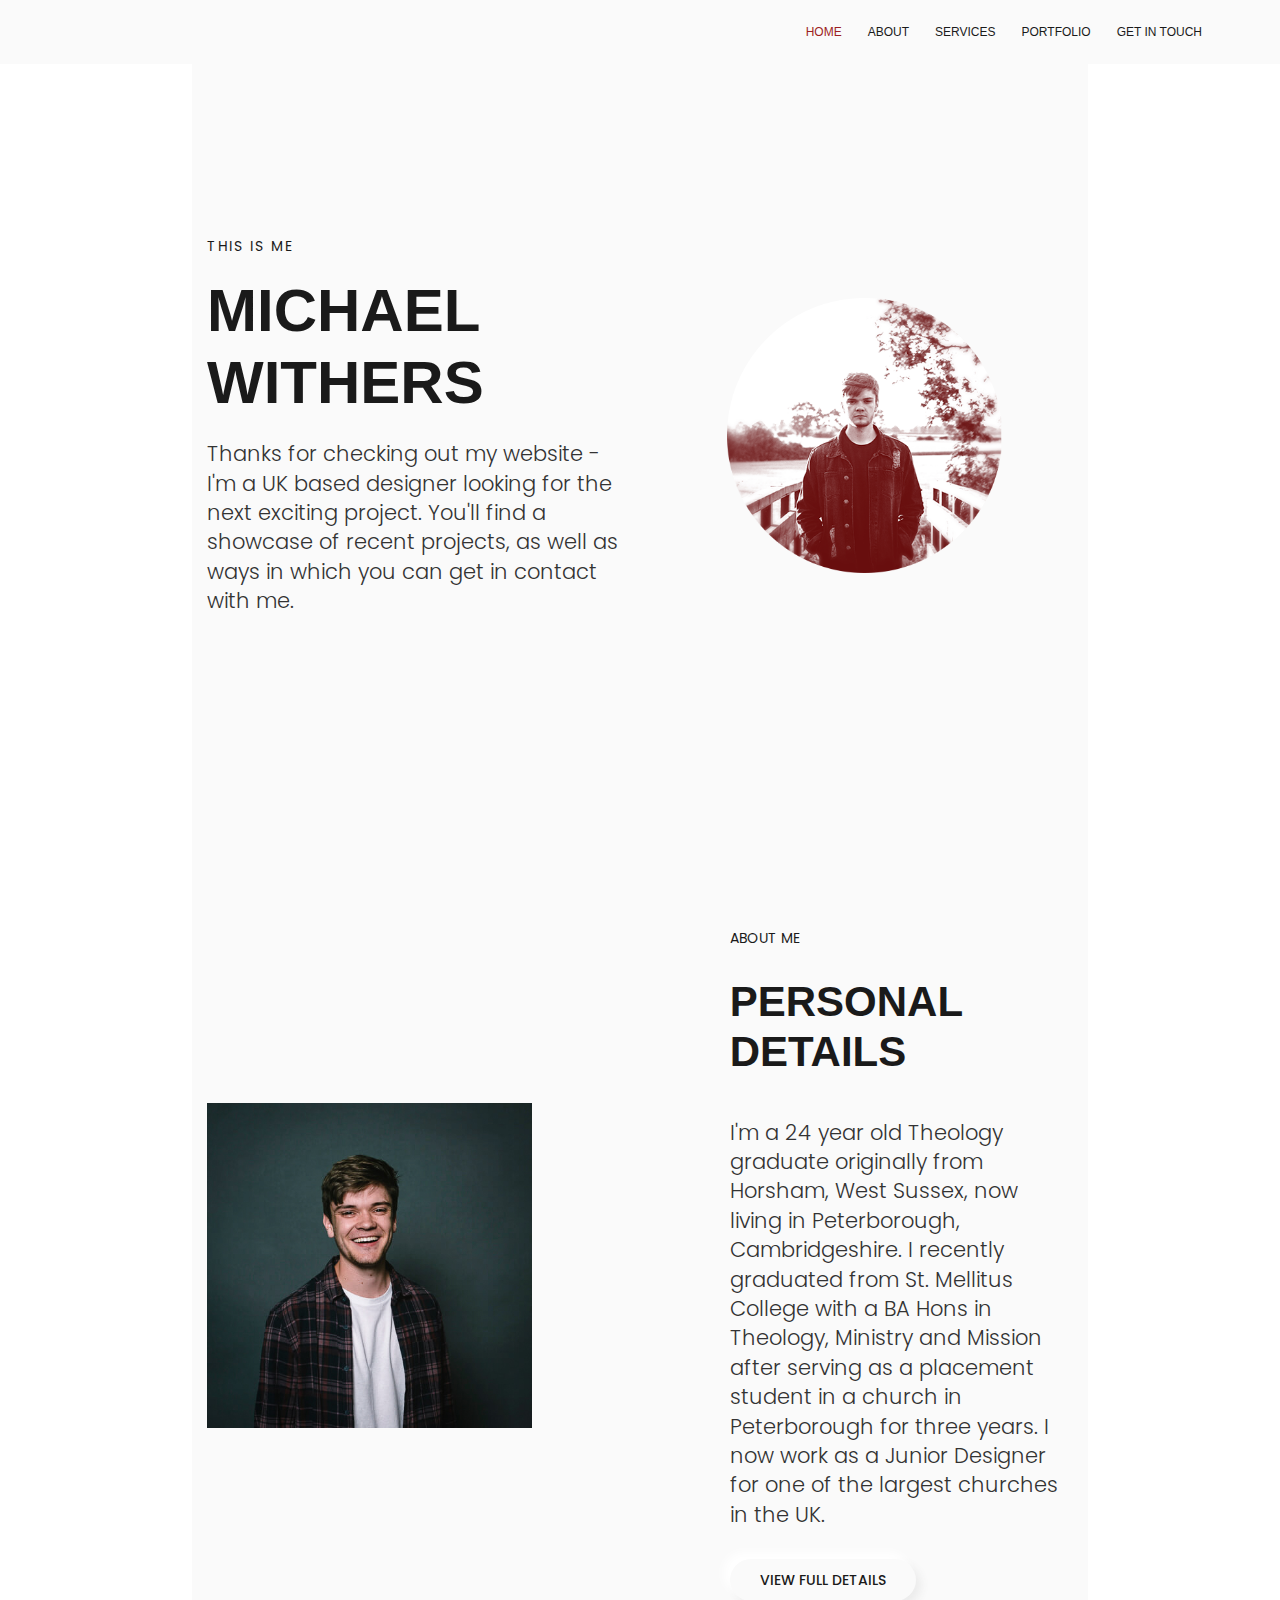
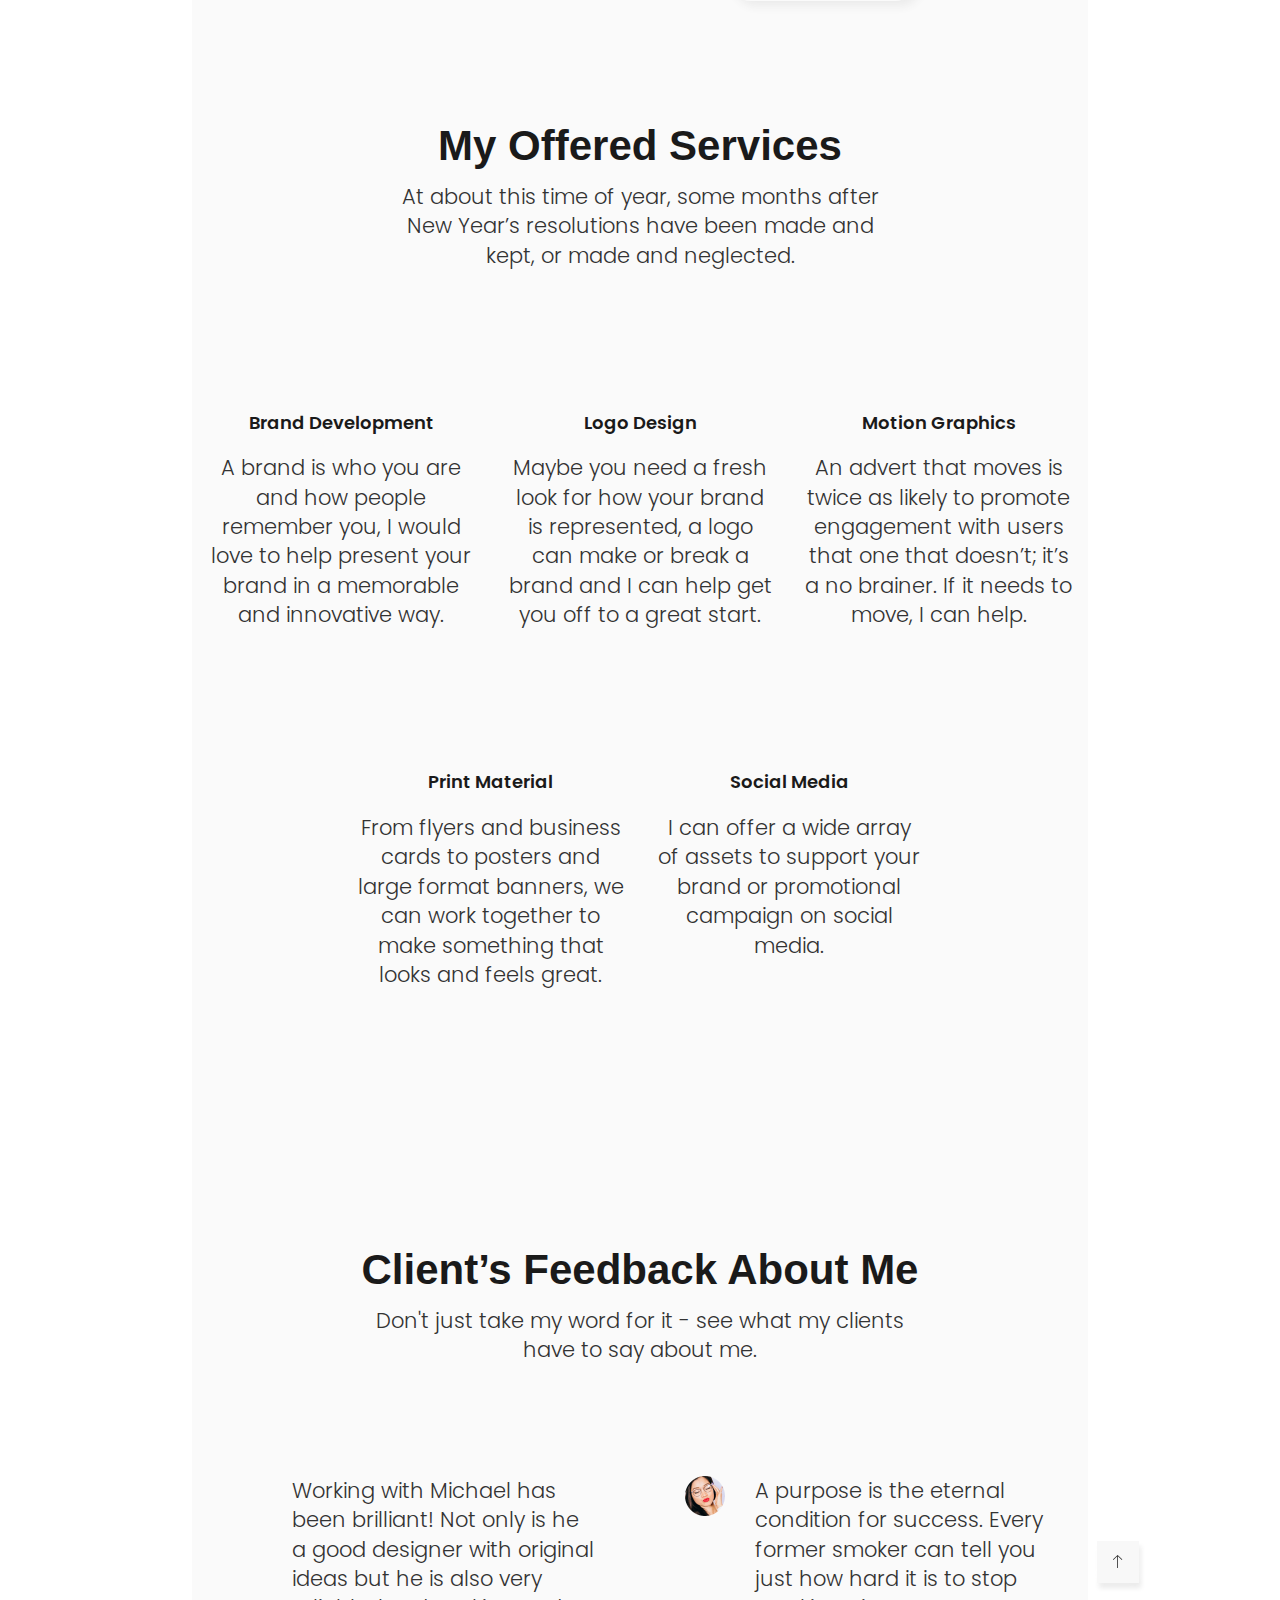
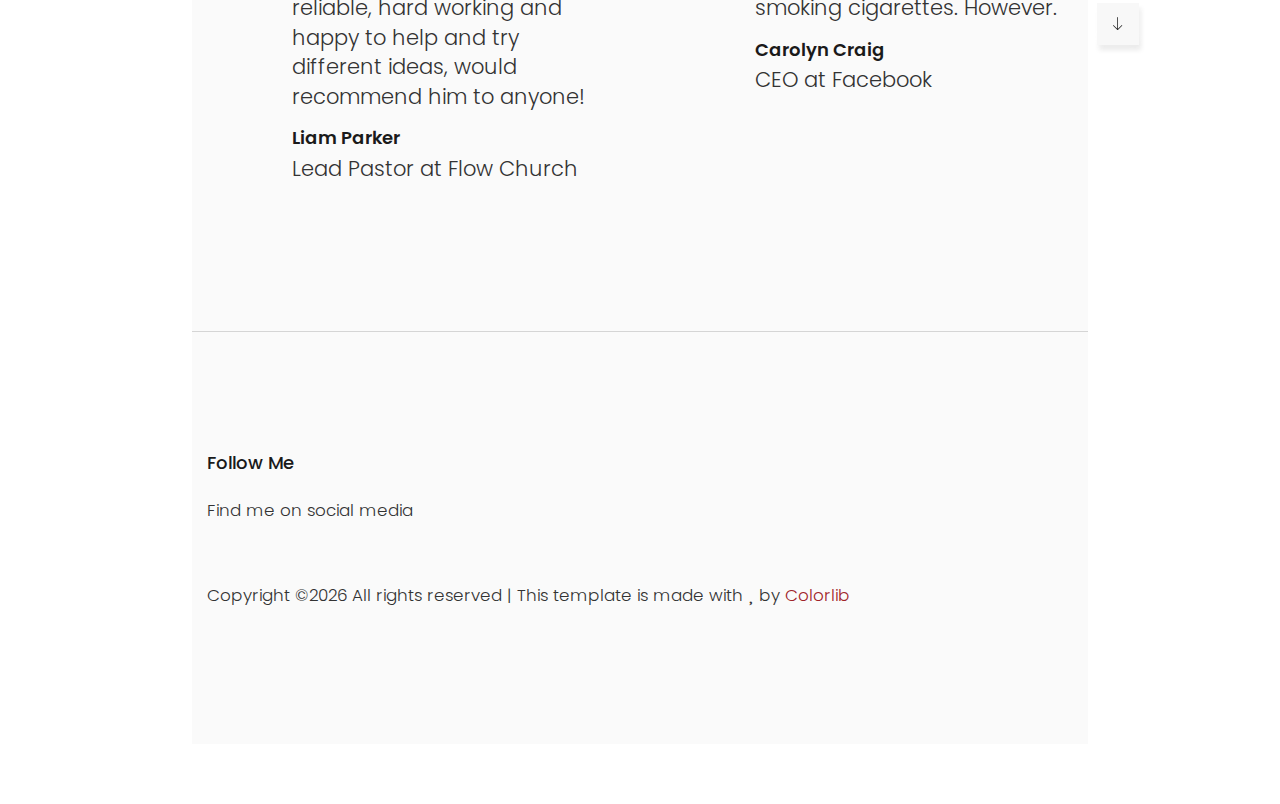
==== personal/index.html @ e8207e2f "commit 107" ====
<!DOCTYPE html>
	<html lang="zxx" class="no-js">
	<head>
		<!-- Mobile Specific Meta -->
		<meta name="viewport" content="width=device-width, initial-scale=1, shrink-to-fit=no">
		<!-- Favicon-->
		<link rel="shortcut icon" href="img/favicon.png">
		<!-- Author Meta -->
		<meta name="author" content="colorlib">
		<!-- Meta Description -->
		<meta name="description" content="">
		<!-- Meta Keyword -->
		<meta name="keywords" content="">
		<!-- meta character set -->
		<meta charset="UTF-8">
		<!-- Site Title -->
		<title>Personal</title>
		

		<link href="https://fonts.googleapis.com/css?family=Poppins:100,200,400,300,500,600,700" rel="stylesheet"> 
			<!--
			CSS
			============================================= -->
			<link rel="stylesheet" href="css/linearicons.css">
			<link rel="stylesheet" href="css/bootstrap.css">
			<link rel="stylesheet" href="css/magnific-popup.css">
			<link rel="stylesheet" href="css/jquery-ui.css">				
			<link rel="stylesheet" href="css/nice-select.css">	
		
		<link rel="stylesheet" href="css/codepen.css">
		
			<link rel="stylesheet" href="css/animate.min.css">
			<link rel="stylesheet" href="css/owl.carousel.css">					
			<link rel="stylesheet" href="css/main.css">
			<link rel="stylesheet" href="css/all.css">
		<script src="https://use.fontawesome.com/1aef7ab521.js"></script>
		<script src="https://kit.fontawesome.com/81769c51bc.js" crossorigin="anonymous"></script>
		<link rel="stylesheet" type="text/css" href="https://withm002.github.io/main.css">
		</head>
		<body>	
		  <header id="header" style="background: #fafafa;">
		    <div class="container main-menu" >
		    	<div class="row align-items-center justify-content-between d-flex">
			      <div id="logo">
			        <a href="index.html"><img src="img/Artboard 6@4x.png" alt="" title="MWlogo" style="width: 50px;" /></a>
			      </div>
			      <nav id="nav-menu-container">
			        <ul class="nav-menu">
			          <li><a href="index.html">Home</a></li>
			          <li><a href="about.html">About</a></li>
			          <li><a href="services.html">Services</a></li>
						<li><a href="portfolio-new.html">Portfolio</a></li>		          
			          <li><a href="contact.html">Get In Touch</a></li>
			        </ul>
			      </nav><!-- #nav-menu-container -->		    		
		    	</div>
		    </div>
		  </header><!-- #header -->

			
			<!-- start banner Area -->
			<section class="banner-area" style="background: #fafafa;">
				<div class="container">
					<div class="row fullscreen align-items-center justify-content-between">
						<div class="col-lg-6 col-md-6 banner-left">
							<h6>This is me</h6>
							<h1>Michael Withers</h1>
							<p>
								Thanks for checking out my website - I'm a UK based designer looking for the next exciting project. You'll find a showcase of recent projects, as well as ways in which you can get in contact with me.
							</p>
						</div>
						<div class="col-lg-6 col-md-6 banner-right dalign-self-end">
							<img class="img-fluid" src="img/about/mw-red.png" alt="" width="275px">
						</div>
					</div>
				</div>
			</section>
			<!-- End banner Area -->

			<!-- Start home-about Area -->
			<section class="home-about-area pt-120" style="background: #fafafa;">
				<div class="container">
					<div class="row align-items-center justify-content-between">
						<div class="col-lg-6 col-md-6 home-about-left">
							<img class="img-fluid" src="img/about/MW-profile.jpg" alt="" width="325px">
						</div>
						<div class="col-lg-5 col-md-6 home-about-right">
							<h6>About Me</h6>
							<h1 class="text-uppercase">Personal Details</h1>
							<p>
									I'm a 24 year old Theology graduate originally from Horsham, West Sussex, now living in Peterborough, Cambridgeshire. I recently graduated from St. Mellitus College with a BA Hons in Theology, Ministry and Mission after serving as a placement student in a church in Peterborough for three years. I now work as a Junior Designer for one of the largest churches in the UK.
							</p>
							<a href="about.html" class="primary-btn text-uppercase">View Full Details</a>
						</div>
					</div>
					</div>
			</section>
			<!-- End home-about Area -->

			<!-- Start services Area -->
			<section class="services-area section-gap" style="background: #fafafa;">
				<div class="container">
		            <div class="row d-flex justify-content-center">
		                <div class="menu-content  col-lg-7">
		                    <div class="title text-center">
		                        <h1 class="mb-10">My Offered Services</h1>
		                        <p>At about this time of year, some months after New Year’s resolutions have been made and kept, or made and neglected.</p>
		                    </div>
		                </div>
        </div>						
					<div class="row d-flex justify-content-center">
						<div class="col-lg-4 col-md-6">
							<div class="single-services">
								<i class="lnr fa fa-fingerprint" style="color:#1a1a1a;"></i>
								<a href="#"><h4>Brand Development</h4></a>
								<p>
									A brand is who you are and how people remember you, I would love to help present your brand in a memorable and innovative way.
								</p>
							</div>
						</div>
						<div class="col-lg-4 col-md-6">
							<div class="single-services">
								<span class="lnr fa fa-circle" style="color:#1a1a1a;"></span>
								<a href="#"><h4>Logo Design</h4></a>
								<p>
									Maybe you need a fresh look for how your brand is represented, a logo can make or break  a brand and I can help get you off to a great start.
								</p>
							</div>
						</div>
						<div class="col-lg-4 col-md-6">
							<div class="single-services">
								<span class="lnr fa fa-play-circle" style="color:#1a1a1a;"></span>
								<a href="#"><h4>Motion Graphics</h4></a>
								<p>
									An advert that moves is twice as likely to promote engagement with users that one that doesn’t; it’s a no brainer. If it needs to move, I can help.
								</p>
							</div>	
						</div>
						<div class="col-lg-4 col-md-6">
							<div class="single-services">
								<span class="lnr fa fa-print" style="color:#1a1a1a;"></span>
								<a href="#"><h4>Print Material</h4></a>
								<p>
									From flyers and business cards to posters and large format banners, we can work together to make something that looks and feels great.
								</p>
							</div>
						</div>
						<div class="col-lg-4 col-md-6">
							<div class="single-services">
								<span class="lnr fa fa-mobile-alt" style="color:#1a1a1a;"></span>
								<a href="#"><h4>Social Media</h4></a>
								<p>
									I can offer a wide array of assets to support your brand or promotional campaign on social media.
								</p>
							</div>
						</div>
		</section>
			<!-- End services Area -->	

	
			<!-- Start testimonial Area -->
		    <section class="testimonial-area section-gap" style="background: #fafafa; align: center;">
		        <div class="container">
		            <div class="row d-flex justify-content-center">
		                <div class="menu-content pb-70 col-lg-8">
		                    <div class="title text-center">
		                        <h1 class="mb-10">Client’s Feedback About Me</h1>
		                        <p>Don't just take my word for it - see what my clients have to say about me.</p>
		                    </div>
		                </div>
		            </div>
		            <div class="row">
		                <div class="active-testimonial">
		                    <div class="single-testimonial item d-flex flex-row">
		                        <div class="thumb">
		                            <img src="img/about/flow-black.png" style="width: 40px;" alt="">
		                        </div>
		                        <div class="desc">
		                            <p>
		                               Working with Michael has been brilliant! Not only is he a good designer with original ideas but he is also very reliable, hard working and happy to help and try different ideas, would recommend him to anyone!   
		                            </p>
		                            <h4>Liam Parker</h4>
		                            <p>Lead Pastor at Flow Church</p>
		                        </div>
		                    </div>
		                    <div class="single-testimonial item d-flex flex-row">
		                        <div class="thumb">
		                            <img src="img/elements/user2.png" style="width:40px;" alt="">
		                        </div>
		                        <div class="desc">
		                            <p>
		                                A purpose is the eternal condition for success. Every former smoker can tell you just how hard it is to stop smoking cigarettes. However.
		                            </p>
		                            <h4>Carolyn Craig</h4>
		                            <p>CEO at Facebook</p>
		                        </div>
		                    </div>
		                </div>
		            </div>
		        </div>
		    </section>
		    <!-- End testimonial Area -->
			

           <!-- start footer Area -->
            <footer class="footer-area section-gap">
                <div class="container">
                    <div class="row">
               
                        <div class="col-lg-10 col-md-6 col-sm-6 social-widget">
                            <div class="single-footer-widget">
                                <h4>Follow Me</h4>
                                <p>Find me on social media</p>
								 <div class="footer-social d-flex align-items-center">
                                    <a href="https://www.instagram.com/michaelwithers11"><i class="fab fa-instagram"></i></a>
                                    <a href="https://www.linkedin.com/in/michael-withers/"><i class="fab fa-linkedin-in"></i></a>
									 <a href="mailto:info@michael-withers.com"><i class="fa fa-envelope"></i></a>
                                </div><p></p>
								 <p class="footer-text"><!-- Link back to Colorlib can't be removed. Template is licensed under CC BY 3.0. -->
Copyright &copy;<script>document.write(new Date().getFullYear());</script> All rights reserved | This template is made with <i class="fa fa-heart" aria-hidden="true"></i> by <a href="https://colorlib.com" target="_blank" style="color: #A02328">Colorlib</a>
<!-- Link back to Colorlib can't be removed. Template is licensed under CC BY 3.0. --></p>
                               
                            </div>
                        </div>
                    </div>
                </div>
            </footer>
            <!-- End footer Area -->		

			<script src="js/vendor/jquery-2.2.4.min.js"></script>
			<script src="js/popper.min.js"></script>
			<script src="js/vendor/bootstrap.min.js"></script>			
			<script src="https://maps.googleapis.com/maps/api/js?key=AIzaSyBhOdIF3Y9382fqJYt5I_sswSrEw5eihAA"></script>			
  			<script src="js/easing.min.js"></script>			
			<script src="js/hoverIntent.js"></script>
			<script src="js/superfish.min.js"></script>	
			<script src="js/jquery.ajaxchimp.min.js"></script>
			<script src="js/jquery.magnific-popup.min.js"></script>	
    		<script src="js/jquery.tabs.min.js"></script>						
			<script src="js/jquery.nice-select.min.js"></script>	
            <script src="js/isotope.pkgd.min.js"></script>			
			<script src="js/waypoints.min.js"></script>
			<script src="js/jquery.counterup.min.js"></script>
			<script src="js/simple-skillbar.js"></script>							
			<script src="js/owl.carousel.min.js"></script>							
			<script src="js/mail-script.js"></script>	
			<script src="js/main.js"></script>	
		</body>
	</html>
---- personal/css/linearicons.css ----
@font-face {
	font-family: 'Linearicons-Free';
	src:url('../fonts/Linearicons-Free.eot?w118d');
	src:url('../fonts/Linearicons-Free.eot?#iefixw118d') format('embedded-opentype'),
		url('../fonts/Linearicons-Free.woff2?w118d') format('woff2'),
		url('../fonts/Linearicons-Free.woff?w118d') format('woff'),
		url('../fonts/Linearicons-Free.ttf?w118d') format('truetype'),
		url('../fonts/Linearicons-Free.svg?w118d#Linearicons-Free') format('svg');
	font-weight: normal;
	font-style: normal;
}

.lnr {
	font-family: 'Linearicons-Free';
	speak: none;
	font-style: normal;
	font-weight: normal;
	font-variant: normal;
	text-transform: none;
	line-height: 1;

	/* Better Font Rendering =========== */
	-webkit-font-smoothing: antialiased;
	-moz-osx-font-smoothing: grayscale;
}

.lnr-home:before {
	content: "\e800";
}
.lnr-apartment:before {
	content: "\e801";
}
.lnr-pencil:before {
	content: "\e802";
}
.lnr-magic-wand:before {
	content: "\e803";
}
.lnr-drop:before {
	content: "\e804";
}
.lnr-lighter:before {
	content: "\e805";
}
.lnr-poop:before {
	content: "\e806";
}
.lnr-sun:before {
	content: "\e807";
}
.lnr-moon:before {
	content: "\e808";
}
.lnr-cloud:before {
	content: "\e809";
}
.lnr-cloud-upload:before {
	content: "\e80a";
}
.lnr-cloud-download:before {
	content: "\e80b";
}
.lnr-cloud-sync:before {
	content: "\e80c";
}
.lnr-cloud-check:before {
	content: "\e80d";
}
.lnr-database:before {
	content: "\e80e";
}
.lnr-lock:before {
	content: "\e80f";
}
.lnr-cog:before {
	content: "\e810";
}
.lnr-trash:before {
	content: "\e811";
}
.lnr-dice:before {
	content: "\e812";
}
.lnr-heart:before {
	content: "\e813";
}
.lnr-star:before {
	content: "\e814";
}
.lnr-star-half:before {
	content: "\e815";
}
.lnr-star-empty:before {
	content: "\e816";
}
.lnr-flag:before {
	content: "\e817";
}
.lnr-envelope:before {
	content: "\e818";
}
.lnr-paperclip:before {
	content: "\e819";
}
.lnr-inbox:before {
	content: "\e81a";
}
.lnr-eye:before {
	content: "\e81b";
}
.lnr-printer:before {
	content: "\e81c";
}
.lnr-file-empty:before {
	content: "\e81d";
}
.lnr-file-add:before {
	content: "\e81e";
}
.lnr-enter:before {
	content: "\e81f";
}
.lnr-exit:before {
	content: "\e820";
}
.lnr-graduation-hat:before {
	content: "\e821";
}
.lnr-license:before {
	content: "\e822";
}
.lnr-music-note:before {
	content: "\e823";
}
.lnr-film-play:before {
	content: "\e824";
}
.lnr-camera-video:before {
	content: "\e825";
}
.lnr-camera:before {
	content: "\e826";
}
.lnr-picture:before {
	content: "\e827";
}
.lnr-book:before {
	content: "\e828";
}
.lnr-bookmark:before {
	content: "\e829";
}
.lnr-user:before {
	content: "\e82a";
}
.lnr-users:before {
	content: "\e82b";
}
.lnr-shirt:before {
	content: "\e82c";
}
.lnr-store:before {
	content: "\e82d";
}
.lnr-cart:before {
	content: "\e82e";
}
.lnr-tag:before {
	content: "\e82f";
}
.lnr-phone-handset:before {
	content: "\e830";
}
.lnr-phone:before {
	content: "\e831";
}
.lnr-pushpin:before {
	content: "\e832";
}
.lnr-map-marker:before {
	content: "\e833";
}
.lnr-map:before {
	content: "\e834";
}
.lnr-location:before {
	content: "\e835";
}
.lnr-calendar-full:before {
	content: "\e836";
}
.lnr-keyboard:before {
	content: "\e837";
}
.lnr-spell-check:before {
	content: "\e838";
}
.lnr-screen:before {
	content: "\e839";
}
.lnr-smartphone:before {
	content: "\e83a";
}
.lnr-tablet:before {
	content: "\e83b";
}
.lnr-laptop:before {
	content: "\e83c";
}
.lnr-laptop-phone:before {
	content: "\e83d";
}
.lnr-power-switch:before {
	content: "\e83e";
}
.lnr-bubble:before {
	content: "\e83f";
}
.lnr-heart-pulse:before {
	content: "\e840";
}
.lnr-construction:before {
	content: "\e841";
}
.lnr-pie-chart:before {
	content: "\e842";
}
.lnr-chart-bars:before {
	content: "\e843";
}
.lnr-gift:before {
	content: "\e844";
}
.lnr-diamond:before {
	content: "\e845";
}
.lnr-linearicons:before {
	content: "\e846";
}
.lnr-dinner:before {
	content: "\e847";
}
.lnr-coffee-cup:before {
	content: "\e848";
}
.lnr-leaf:before {
	content: "\e849";
}
.lnr-paw:before {
	content: "\e84a";
}
.lnr-rocket:before {
	content: "\e84b";
}
.lnr-briefcase:before {
	content: "\e84c";
}
.lnr-bus:before {
	content: "\e84d";
}
.lnr-car:before {
	content: "\e84e";
}
.lnr-train:before {
	content: "\e84f";
}
.lnr-bicycle:before {
	content: "\e850";
}
.lnr-wheelchair:before {
	content: "\e851";
}
.lnr-select:before {
	content: "\e852";
}
.lnr-earth:before {
	content: "\e853";
}
.lnr-smile:before {
	content: "\e854";
}
.lnr-sad:before {
	content: "\e855";
}
.lnr-neutral:before {
	content: "\e856";
}
.lnr-mustache:before {
	content: "\e857";
}
.lnr-alarm:before {
	content: "\e858";
}
.lnr-bullhorn:before {
	content: "\e859";
}
.lnr-volume-high:before {
	content: "\e85a";
}
.lnr-volume-medium:before {
	content: "\e85b";
}
.lnr-volume-low:before {
	content: "\e85c";
}
.lnr-volume:before {
	content: "\e85d";
}
.lnr-mic:before {
	content: "\e85e";
}
.lnr-hourglass:before {
	content: "\e85f";
}
.lnr-undo:before {
	content: "\e860";
}
.lnr-redo:before {
	content: "\e861";
}
.lnr-sync:before {
	content: "\e862";
}
.lnr-history:before {
	content: "\e863";
}
.lnr-clock:before {
	content: "\e864";
}
.lnr-download:before {
	content: "\e865";
}
.lnr-upload:before {
	content: "\e866";
}
.lnr-enter-down:before {
	content: "\e867";
}
.lnr-exit-up:before {
	content: "\e868";
}
.lnr-bug:before {
	content: "\e869";
}
.lnr-code:before {
	content: "\e86a";
}
.lnr-link:before {
	content: "\e86b";
}
.lnr-unlink:before {
	content: "\e86c";
}
.lnr-thumbs-up:before {
	content: "\e86d";
}
.lnr-thumbs-down:before {
	content: "\e86e";
}
.lnr-magnifier:before {
	content: "\e86f";
}
.lnr-cross:before {
	content: "\e870";
}
.lnr-menu:before {
	content: "\e871";
}
.lnr-list:before {
	content: "\e872";
}
.lnr-chevron-up:before {
	content: "\e873";
}
.lnr-chevron-down:before {
	content: "\e874";
}
.lnr-chevron-left:before {
	content: "\e875";
}
.lnr-chevron-right:before {
	content: "\e876";
}
.lnr-arrow-up:before {
	content: "\e877";
}
.lnr-arrow-down:before {
	content: "\e878";
}
.lnr-arrow-left:before {
	content: "\e879";
}
.lnr-arrow-right:before {
	content: "\e87a";
}
.lnr-move:before {
	content: "\e87b";
}
.lnr-warning:before {
	content: "\e87c";
}
.lnr-question-circle:before {
	content: "\e87d";
}
.lnr-menu-circle:before {
	content: "\e87e";
}
.lnr-checkmark-circle:before {
	content: "\e87f";
}
.lnr-cross-circle:before {
	content: "\e880";
}
.lnr-plus-circle:before {
	content: "\e881";
}
.lnr-circle-minus:before {
	content: "\e882";
}
.lnr-arrow-up-circle:before {
	content: "\e883";
}
.lnr-arrow-down-circle:before {
	content: "\e884";
}
.lnr-arrow-left-circle:before {
	content: "\e885";
}
.lnr-arrow-right-circle:before {
	content: "\e886";
}
.lnr-chevron-up-circle:before {
	content: "\e887";
}
.lnr-chevron-down-circle:before {
	content: "\e888";
}
.lnr-chevron-left-circle:before {
	content: "\e889";
}
.lnr-chevron-right-circle:before {
	content: "\e88a";
}
.lnr-crop:before {
	content: "\e88b";
}
.lnr-frame-expand:before {
	content: "\e88c";
}
.lnr-frame-contract:before {
	content: "\e88d";
}
.lnr-layers:before {
	content: "\e88e";
}
.lnr-funnel:before {
	content: "\e88f";
}
.lnr-text-format:before {
	content: "\e890";
}
.lnr-text-format-remove:before {
	content: "\e891";
}
.lnr-text-size:before {
	content: "\e892";
}
.lnr-bold:before {
	content: "\e893";
}
.lnr-italic:before {
	content: "\e894";
}
.lnr-underline:before {
	content: "\e895";
}
.lnr-strikethrough:before {
	content: "\e896";
}
.lnr-highlight:before {
	content: "\e897";
}
.lnr-text-align-left:before {
	content: "\e898";
}
.lnr-text-align-center:before {
	content: "\e899";
}
.lnr-text-align-right:before {
	content: "\e89a";
}
.lnr-text-align-justify:before {
	content: "\e89b";
}
.lnr-line-spacing:before {
	content: "\e89c";
}
.lnr-indent-increase:before {
	content: "\e89d";
}
.lnr-indent-decrease:before {
	content: "\e89e";
}
.lnr-pilcrow:before {
	content: "\e89f";
}
.lnr-direction-ltr:before {
	content: "\e8a0";
}
.lnr-direction-rtl:before {
	content: "\e8a1";
}
.lnr-page-break:before {
	content: "\e8a2";
}
.lnr-sort-alpha-asc:before {
	content: "\e8a3";
}
.lnr-sort-amount-asc:before {
	content: "\e8a4";
}
.lnr-hand:before {
	content: "\e8a5";
}
.lnr-pointer-up:before {
	content: "\e8a6";
}
.lnr-pointer-right:before {
	content: "\e8a7";
}
.lnr-pointer-down:before {
	content: "\e8a8";
}
.lnr-pointer-left:before {
	content: "\e8a9";
}
---- personal/css/nice-select.css ----
.nice-select {
  -webkit-tap-highlight-color: transparent;
  background-color: #fff;
  border-radius: 5px;
  border: solid 1px #e8e8e8;
  box-sizing: border-box;
  clear: both;
  cursor: pointer;
  display: block;
  float: left;
  font-family: inherit;
  font-size: 14px;
  font-weight: normal;
  height: 42px;
  line-height: 40px;
  outline: none;
  padding-left: 18px;
  padding-right: 30px;
  position: relative;
  text-align: left !important;
  -webkit-transition: all 0.2s ease-in-out;
  transition: all 0.2s ease-in-out;
  -webkit-user-select: none;
     -moz-user-select: none;
      -ms-user-select: none;
          user-select: none;
  white-space: nowrap;
  width: auto; }
  .nice-select:hover {
    border-color: #dbdbdb; }
  .nice-select:active, .nice-select.open, .nice-select:focus {
    border-color: #999; }
  .nice-select:after {
    border-bottom: 2px solid #999;
    border-right: 2px solid #999;
    content: '';
    display: block;
    height: 5px;
    margin-top: -4px;
    pointer-events: none;
    position: absolute;
    right: 12px;
    top: 50%;
    -webkit-transform-origin: 66% 66%;
        -ms-transform-origin: 66% 66%;
            transform-origin: 66% 66%;
    -webkit-transform: rotate(45deg);
        -ms-transform: rotate(45deg);
            transform: rotate(45deg);
    -webkit-transition: all 0.15s ease-in-out;
    transition: all 0.15s ease-in-out;
    width: 5px; }
  .nice-select.open:after {
    -webkit-transform: rotate(-135deg);
        -ms-transform: rotate(-135deg);
            transform: rotate(-135deg); }
  .nice-select.open .list {
    opacity: 1;
    pointer-events: auto;
    -webkit-transform: scale(1) translateY(0);
        -ms-transform: scale(1) translateY(0);
            transform: scale(1) translateY(0); }
  .nice-select.disabled {
    border-color: #ededed;
    color: #999;
    pointer-events: none; }
    .nice-select.disabled:after {
      border-color: #cccccc; }
  .nice-select.wide {
    width: 100%; }
    .nice-select.wide .list {
      left: 0 !important;
      right: 0 !important; }
  .nice-select.right {
    float: right; }
    .nice-select.right .list {
      left: auto;
      right: 0; }
  .nice-select.small {
    font-size: 12px;
    height: 36px;
    line-height: 34px; }
    .nice-select.small:after {
      height: 4px;
      width: 4px; }
    .nice-select.small .option {
      line-height: 34px;
      min-height: 34px; }
  .nice-select .list {
    background-color: #fff;
    border-radius: 5px;
    box-shadow: 0 0 0 1px rgba(68, 68, 68, 0.11);
    box-sizing: border-box;
    margin-top: 4px;
    opacity: 0;
    overflow: hidden;
    padding: 0;
    pointer-events: none;
    position: absolute;
    top: 100%;
    left: 0;
    -webkit-transform-origin: 50% 0;
        -ms-transform-origin: 50% 0;
            transform-origin: 50% 0;
    -webkit-transform: scale(0.75) translateY(-21px);
        -ms-transform: scale(0.75) translateY(-21px);
            transform: scale(0.75) translateY(-21px);
    -webkit-transition: all 0.2s cubic-bezier(0.5, 0, 0, 1.25), opacity 0.15s ease-out;
    transition: all 0.2s cubic-bezier(0.5, 0, 0, 1.25), opacity 0.15s ease-out;
    z-index: 9; }
    .nice-select .list:hover .option:not(:hover) {
      background-color: transparent !important; }
  .nice-select .option {
    cursor: pointer;
    font-weight: 400;
    line-height: 40px;
    list-style: none;
    min-height: 40px;
    outline: none;
    padding-left: 18px;
    padding-right: 29px;
    text-align: left;
    -webkit-transition: all 0.2s;
    transition: all 0.2s; }
    .nice-select .option:hover, .nice-select .option.focus, .nice-select .option.selected.focus {
      background-color: #f6f6f6; }
    .nice-select .option.selected {
      font-weight: bold; }
    .nice-select .option.disabled {
      background-color: transparent;
      color: #999;
      cursor: default; }

.no-csspointerevents .nice-select .list {
  display: none; }

.no-csspointerevents .nice-select.open .list {
  display: block; }
---- personal/css/main.css ----
/******************************************************************
Theme Name: Personal 
Description: 
Author: Colorlib
Author URI: 
Version: 1.0
Created: 
******************************************************************/
/*------------------------------------------------------------------


-------------------------------------------------------------------*/
/*------------------------------------------------------------------
[Table of contents]

1.  Basic Styles
	1.1	Variables
	1.2	Mixins
	1.3	Flexbox
	1.4	Reset
2.  Elements
3.  Menu Style 
4.  Home Page Style
5.  About Page Style
6.  Department Page Style
7.  Blog Page Style
8.  Contact Page Style
9.  Footer Style

-------------------------------------------------------------------*/
/* =================================== */
/*  Font Family and Colors Styles
/* =================================== */
/*

$primary-font	: 'Poppins', sans-serif;
---------------------------------------------

$primary-color	: #9d1e23;
$title-color	: #222222;
$text-color		: #777777;

$white			: #fff;
$offwhite		: #f9f9ff;
$black			: #222;

*/
/* =================================== */
/*  Basic Style 
/* =================================== */
::-moz-selection {
  /* Code for Firefox */
  background-color: #fafafa;
  color: #fff;
}

::selection {
  background-color: #fafafa;
  color: #fff;
}

::-webkit-input-placeholder {
  /* WebKit, Blink, Edge */
  color: #777777;
  font-weight: 300;
}

:-moz-placeholder {
  /* Mozilla Firefox 4 to 18 */
  color: #777777;
  opacity: 1;
  font-weight: 300;
}

::-moz-placeholder {
  /* Mozilla Firefox 19+ */
  color: #777777;
  opacity: 1;
  font-weight: 300;
}

:-ms-input-placeholder {
  /* Internet Explorer 10-11 */
  color: #777777;
  font-weight: 300;
}

::-ms-input-placeholder {
  /* Microsoft Edge */
  color: #777777;
  font-weight: 300;
}

body {
  color: #1a1a1a;
  font-family: "Poppins", sans-serif;
  font-size: 14px;
  font-weight: 300;
  line-height: 1.625em;
  position: relative;
}

ol, ul {
  margin: 0;
  padding: 0;
  list-style: none;
}

select {
  display: block;
}

figure {
  margin: 0;
}

a {
  -webkit-transition: all 0.3s ease 0s;
  -moz-transition: all 0.3s ease 0s;
  -o-transition: all 0.3s ease 0s;
  transition: all 0.3s ease 0s;
}

iframe {
  border: 0;
}

a, a:focus, a:hover {
  text-decoration: none;
  outline: 0;
}

.btn.active.focus,
.btn.active:focus,
.btn.focus,
.btn.focus:active,
.btn:active:focus,
.btn:focus {
  text-decoration: none;
  outline: 0;
}

.card-panel {
  margin: 0;
  padding: 60px;
}

/**
 *  Typography
 *
 **/
.btn i, .btn-large i, .btn-floating i, .btn-large i, .btn-flat i {
  font-size: 1em;
  line-height: inherit;
}

.gray-bg {
  background: #1a1a1a;
}

h1, h2, h3,
h4, h5, h6 {
  font-family: "Poppins", sans-serif;
  color: #1a1a1a;
  line-height: 1.2em !important;
  margin-bottom: 0;
  margin-top: 0;
  font-weight: 600;
}

.h1, .h2, .h3,
.h4, .h5, .h6 {
  margin-bottom: 0;
  margin-top: 0;
  font-family: "Poppins", sans-serif;
  font-weight: 600;
  color: #1a1a1a;
}

h1, .h1 {
  font-size: 36px;
}

h2, .h2 {
  font-size: 30px;
}

h3, .h3 {
  font-size: 24px;
}

h4, .h4 {
  font-size: 18px;
}

h5, .h5 {
  font-size: 16px;
}

h6, .h6 {
  font-size: 14px;
  color: #1a1a1a;
}

td, th {
  border-radius: 0px;
}

/**
 * For modern browsers
 * 1. The space content is one way to avoid an Opera bug when the
 *    contenteditable attribute is included anywhere else in the document.
 *    Otherwise it causes space to appear at the top and bottom of elements
 *    that are clearfixed.
 * 2. The use of `table` rather than `block` is only necessary if using
 *    `:before` to contain the top-margins of child elements.
 */
.clear::before, .clear::after {
  content: " ";
  display: table;
}

.clear::after {
  clear: both;
}

.fz-11 {
  font-size: 11px;
}

.fz-12 {
  font-size: 12px;
}

.fz-13 {
  font-size: 13px;
}

.fz-14 {
  font-size: 14px;
}

.fz-15 {
  font-size: 15px;
}

.fz-16 {
  font-size: 16px;
}

.fz-18 {
  font-size: 18px;
}

.fz-30 {
  font-size: 30px;
}

.fz-48 {
  font-size: 48px !important;
}

.fw100 {
  font-weight: 100;
}

.fw300 {
  font-weight: 300;
}

.fw400 {
  font-weight: 400 !important;
}

.fw500 {
  font-weight: 500;
}

.f700 {
  font-weight: 700;
}

.fsi {
  font-style: italic;
}

.mt-10 {
  margin-top: 10px;
}

.mt-15 {
  margin-top: 15px;
}

.mt-20 {
  margin-top: 20px;
}

.mt-25 {
  margin-top: 25px;
}

.mt-30 {
  margin-top: 30px;
}

.mt-35 {
  margin-top: 35px;
}

.mt-40 {
  margin-top: 40px;
}

.mt-50 {
  margin-top: 50px;
}

.mt-60 {
  margin-top: 60px;
}

.mt-70 {
  margin-top: 70px;
}

.mt-80 {
  margin-top: 80px;
}

.mt-100 {
  margin-top: 100px;
}

.mt-120 {
  margin-top: 120px;
}

.mt-150 {
  margin-top: 150px;
}

.ml-0 {
  margin-left: 0 !important;
}

.ml-5 {
  margin-left: 5px !important;
}

.ml-10 {
  margin-left: 10px;
}

.ml-15 {
  margin-left: 15px;
}

.ml-20 {
  margin-left: 20px;
}

.ml-30 {
  margin-left: 30px;
}

.ml-50 {
  margin-left: 50px;
}

.mr-0 {
  margin-right: 0 !important;
}

.mr-5 {
  margin-right: 5px !important;
}

.mr-15 {
  margin-right: 15px;
}

.mr-10 {
  margin-right: 10px;
}

.mr-20 {
  margin-right: 20px;
}

.mr-30 {
  margin-right: 30px;
}

.mr-50 {
  margin-right: 50px;
}

.mb-0 {
  margin-bottom: 0px;
}

.mb-0-i {
  margin-bottom: 0px !important;
}

.mb-5 {
  margin-bottom: 5px;
}

.mb-10 {
  margin-bottom: 10px;
}

.mb-15 {
  margin-bottom: 15px;
}

.mb-20 {
  margin-bottom: 20px;
}

.mb-25 {
  margin-bottom: 25px;
}

.mb-30 {
  margin-bottom: 30px;
}

.mb-40 {
  margin-bottom: 40px;
}

.mb-50 {
  margin-bottom: 50px;
}

.mb-60 {
  margin-bottom: 60px;
}

.mb-70 {
  margin-bottom: 70px;
}

.mb-80 {
  margin-bottom: 80px;
}

.mb-90 {
  margin-bottom: 90px;
}

.mb-100 {
  margin-bottom: 100px;
}

.pt-0 {
  padding-top: 0px;
}

.pt-10 {
  padding-top: 10px;
}

.pt-15 {
  padding-top: 15px;
}

.pt-20 {
  padding-top: 20px;
}

.pt-25 {
  padding-top: 25px;
}

.pt-30 {
  padding-top: 30px;
}

.pt-40 {
  padding-top: 40px;
}

.pt-50 {
  padding-top: 50px;
}

.pt-60 {
  padding-top: 60px;
}

.pt-70 {
  padding-top: 70px;
}

.pt-80 {
  padding-top: 80px;
}

.pt-90 {
  padding-top: 90px;
}

.pt-100 {
  padding-top: 100px;
}

.pt-120 {
  padding-top: 120px;
}

.pt-150 {
  padding-top: 150px;
}

.pt-170 {
  padding-top: 170px;
}

.pb-0 {
  padding-bottom: 0px;
}

.pb-10 {
  padding-bottom: 10px;
}

.pb-15 {
  padding-bottom: 15px;
}

.pb-20 {
  padding-bottom: 20px;
}

.pb-25 {
  padding-bottom: 25px;
}

.pb-30 {
  padding-bottom: 30px;
}

.pb-40 {
  padding-bottom: 40px;
}

.pb-50 {
  padding-bottom: 50px;
}

.pb-60 {
  padding-bottom: 60px;
}

.pb-70 {
  padding-bottom: 70px;
}

.pb-80 {
  padding-bottom: 80px;
}

.pb-90 {
  padding-bottom: 90px;
}

.pb-100 {
  padding-bottom: 100px;
}

.pb-120 {
  padding-bottom: 120px;
}

.pb-150 {
  padding-bottom: 150px;
}

.pr-30 {
  padding-right: 30px;
}

.pl-30 {
  padding-left: 30px;
}

.pl-90 {
  padding-left: 90px;
}

.p-40 {
  padding: 40px;
}

.float-left {
  float: left;
}

.float-right {
  float: right;
}

.text-italic {
  font-style: italic;
}

.text-white {
  color: #fff;
}

.text-black {
  color: #000;
}

.transition {
  -webkit-transition: all 0.3s ease 0s;
  -moz-transition: all 0.3s ease 0s;
  -o-transition: all 0.3s ease 0s;
  transition: all 0.3s ease 0s;
}

.section-full {
  padding: 100px 0;
}

.section-half {
  padding: 75px 0;
}

.text-center {
  text-align: center;
}

.text-left {
  text-align: left;
}

.text-rigth {
  text-align: right;
}

.flex {
  display: -webkit-box;
  display: -webkit-flex;
  display: -moz-flex;
  display: -ms-flexbox;
  display: flex;
}

.inline-flex {
  display: -webkit-inline-box;
  display: -webkit-inline-flex;
  display: -moz-inline-flex;
  display: -ms-inline-flexbox;
  display: inline-flex;
}

.flex-grow {
  -webkit-box-flex: 1;
  -webkit-flex-grow: 1;
  -moz-flex-grow: 1;
  -ms-flex-positive: 1;
  flex-grow: 1;
}

.flex-wrap {
  -webkit-flex-wrap: wrap;
  -moz-flex-wrap: wrap;
  -ms-flex-wrap: wrap;
  flex-wrap: wrap;
}

.flex-left {
  -webkit-box-pack: start;
  -ms-flex-pack: start;
  -webkit-justify-content: flex-start;
  -moz-justify-content: flex-start;
  justify-content: flex-start;
}

.flex-middle {
  -webkit-box-align: center;
  -ms-flex-align: center;
  -webkit-align-items: center;
  -moz-align-items: center;
  align-items: center;
}

.flex-right {
  -webkit-box-pack: end;
  -ms-flex-pack: end;
  -webkit-justify-content: flex-end;
  -moz-justify-content: flex-end;
  justify-content: flex-end;
}

.flex-top {
  -webkit-align-self: flex-start;
  -moz-align-self: flex-start;
  -ms-flex-item-align: start;
  align-self: flex-start;
}

.flex-center {
  -webkit-box-pack: center;
  -ms-flex-pack: center;
  -webkit-justify-content: center;
  -moz-justify-content: center;
  justify-content: center;
}

.flex-bottom {
  -webkit-align-self: flex-end;
  -moz-align-self: flex-end;
  -ms-flex-item-align: end;
  align-self: flex-end;
}

.space-between {
  -webkit-box-pack: justify;
  -ms-flex-pack: justify;
  -webkit-justify-content: space-between;
  -moz-justify-content: space-between;
  justify-content: space-between;
}

.space-around {
  -ms-flex-pack: distribute;
  -webkit-justify-content: space-around;
  -moz-justify-content: space-around;
  justify-content: space-around;
}

.flex-column {
  -webkit-box-direction: normal;
  -webkit-box-orient: vertical;
  -webkit-flex-direction: column;
  -moz-flex-direction: column;
  -ms-flex-direction: column;
  flex-direction: column;
}

.flex-cell {
  display: -webkit-box;
  display: -webkit-flex;
  display: -moz-flex;
  display: -ms-flexbox;
  display: flex;
  -webkit-box-flex: 1;
  -webkit-flex-grow: 1;
  -moz-flex-grow: 1;
  -ms-flex-positive: 1;
  flex-grow: 1;
}

.display-table {
  display: table;
}

.light {
  color: #fff;
}

.dark {
  color: #222;
}

.relative {
  position: relative;
}

.overflow-hidden {
  overflow: hidden;
}

.overlay {
  position: absolute;
  left: 0;
  right: 0;
  top: 0;
  bottom: 0;
}

.container.fullwidth {
  width: 100%;
}

.container.no-padding {
  padding-left: 0;
  padding-right: 0;
}

.no-padding {
  padding: 0;
}

.section-bg {
  background: #f9fafc;
}

@media (max-width: 767px) {
  .no-flex-xs {
    display: block !important;
  }
}

.row.no-margin {
  margin-left: 0;
  margin-right: 0;
}

/* =================================== */
/*  Elements Page Styles
/* =================================== */
/*---------- Start Elements Page -------------*/
.whole-wrap {
  background-color: #f9f9ff;
}

.generic-banner {
  margin-top: 60px;
  background-color: #8490ff;
  text-align: center;
}

.generic-banner .height {
  height: 600px;
}

@media (max-width: 767.98px) {
  .generic-banner .height {
    height: 400px;
  }
}

.generic-banner .generic-banner-content h2 {
  line-height: 1.2em;
  margin-bottom: 20px;
}

@media (max-width: 991.98px) {
  .generic-banner .generic-banner-content h2 br {
    display: none;
  }
}

.generic-banner .generic-banner-content p {
  text-align: center;
  font-size: 16px;
}

@media (max-width: 991.98px) {
  .generic-banner .generic-banner-content p br {
    display: none;
  }
}

.generic-content h1 {
  font-weight: 600;
}

.about-generic-area {
  background: #fff;
}

.about-generic-area p {
  margin-bottom: 20px;
}

.white-bg {
  background: #fff;
}

.section-top-border {
  padding: 50px 0;
  border-top: 1px dotted #eee;
}

.switch-wrap {
  margin-bottom: 10px;
}

.switch-wrap p {
  margin: 0;
}

/*---------- End Elements Page -------------*/
.sample-text-area {
  background: #f9f9ff;
  padding: 100px 0 70px 0;
}

.sample-text {
  margin-bottom: 0;
}

.text-heading {
  margin-bottom: 30px;
  font-size: 24px;
}

.typo-list {
  margin-bottom: 10px;
}

@media (max-width: 767px) {
  .typo-sec {
    margin-bottom: 30px;
  }
}

@media (max-width: 767px) {
  .element-wrap {
    margin-top: 30px;
  }
}

b, sup, sub, u, del {
  color: #9d1e23;
	font-weight:500;
}

h1 {
  font-size: 36px;
}

h2 {
  font-size: 30px;
}

h3 {
  font-size: 24px;
}

h4 {
  font-size: 18px;
}

h5 {
  font-size: 16px;
}

h6 {
  font-size: 14px;
}

h1, h2, h3, h4, h5, h6 {
  line-height: 1.5em;
}

.typography h1, .typography h2, .typography h3, .typography h4, .typography h5, .typography h6 {
  color: #777777;
}

.button-area {
  background: #f9f9ff;
}

.button-area .border-top-generic {
  padding: 70px 15px;
  border-top: 1px dotted #eee;
}

.button-group-area .genric-btn {
  margin-right: 10px;
  margin-top: 10px;
}

.button-group-area .genric-btn:last-child {
  margin-right: 0;
}

.circle {
  border-radius: 20px;
}

.genric-btn {
  display: inline-block;
  outline: none;
  line-height: 40px;
  padding: 0 30px;
  font-size: .8em;
  text-align: center;
  text-decoration: none;
  font-weight: 500;
  cursor: pointer;
  -webkit-transition: all 0.3s ease 0s;
  -moz-transition: all 0.3s ease 0s;
  -o-transition: all 0.3s ease 0s;
  transition: all 0.3s ease 0s;
}

.genric-btn:focus {
  outline: none;
}

.genric-btn.e-large {
  padding: 0 40px;
  line-height: 50px;
}

.genric-btn.large {
  line-height: 45px;
}

.genric-btn.medium {
  line-height: 30px;
}

.genric-btn.small {
  line-height: 25px;
}

.genric-btn.radius {
  border-radius: 3px;
}

.genric-btn.circle {
  border-radius: 20px;
}

.genric-btn.arrow {
  display: -webkit-inline-box;
  display: -ms-inline-flexbox;
  display: inline-flex;
  -webkit-box-align: center;
  -ms-flex-align: center;
  align-items: center;
}

.genric-btn.arrow span {
  margin-left: 10px;
}

.genric-btn.default {
  color: #222222;
  background: #f9f9ff;
  border: 1px solid transparent;
}

.genric-btn.default:hover {
  border: 1px solid #f9f9ff;
  background: #fff;
}

.genric-btn.default-border {
  border: 1px solid #f9f9ff;
  background: #fff;
}

.genric-btn.default-border:hover {
  color: #222222;
  background: #f9f9ff;
  border: 1px solid transparent;
}

.genric-btn.primary {
  color: #fff;
  background: #9d1e23;
  border: 1px solid transparent;
}

.genric-btn.primary:hover {
  color: #f6f6f6;
  border: 1px solid #9d1e23;
  background: #1a1a1a;
}

.genric-btn.primary-border {
  color: #9d1e23;
  border: 1px solid #8490ff;
  background: #fff;
}

.genric-btn.primary-border:hover {
  color: #fff;
  background: #9d1e23;
  border: 1px solid transparent;
}

.genric-btn.secondary {
  color: #f6f6f6;
  background: #1a1a1a;
  border: 1px solid transparent;
}

.genric-btn.secondary:hover {
  color: #9d1e23;
  border: 1px solid #9d1e23;
  background: #f6f6f6;
}

.genric-btn.secondary-border {
  color: #9d1e23;
  border: 1px solid #8490ff;
  background: #fff;
}

.genric-btn.secondary-border:hover {
  color: #fff;
  background: #9d1e23;
  border: 1px solid transparent;
}


.genric-btn.success {
  color: #fff;
  background: #4cd3e3;
  border: 1px solid transparent;
}

.genric-btn.success:hover {
  color: #4cd3e3;
  border: 1px solid #4cd3e3;
  background: #fff;
}

.genric-btn.success-border {
  color: #4cd3e3;
  border: 1px solid #4cd3e3;
  background: #fff;
}

.genric-btn.success-border:hover {
  color: #fff;
  background: #4cd3e3;
  border: 1px solid transparent;
}

.genric-btn.info {
  color: #fff;
  background: #9d1e23;
  border: 1px solid transparent;
}

.genric-btn.info:hover {
  color: #9d1e23;
  border: 1px solid #9d1e23;
  background: #fff;
}

.genric-btn.info-border {
  color: #38a4ff;
  border: 1px solid #38a4ff;
  background: #fff;
}

.genric-btn.info-border:hover {
  color: #fff;
  background: #38a4ff;
  border: 1px solid transparent;
}

.genric-btn.warning {
  color: #fff;
  background: #f4e700;
  border: 1px solid transparent;
}

.genric-btn.warning:hover {
  color: #f4e700;
  border: 1px solid #f4e700;
  background: #fff;
}

.genric-btn.warning-border {
  color: #f4e700;
  border: 1px solid #f4e700;
  background: #fff;
}

.genric-btn.warning-border:hover {
  color: #fff;
  background: #f4e700;
  border: 1px solid transparent;
}

.genric-btn.danger {
  color: #fff;
  background: #f44a40;
  border: 1px solid transparent;
}

.genric-btn.danger:hover {
  color: #f44a40;
  border: 1px solid #f44a40;
  background: #fff;
}

.genric-btn.danger-border {
  color: #f44a40;
  border: 1px solid #f44a40;
  background: #fff;
}

.genric-btn.danger-border:hover {
  color: #fff;
  background: #f44a40;
  border: 1px solid transparent;
}

.genric-btn.link {
  color: #222222;
  background: #f9f9ff;
  text-decoration: underline;
  border: 1px solid transparent;
}

.genric-btn.link:hover {
  color: #222222;
  border: 1px solid #f9f9ff;
  background: #fff;
}

.genric-btn.link-border {
  color: #222222;
  border: 1px solid #f9f9ff;
  background: #fff;
  text-decoration: underline;
}

.genric-btn.link-border:hover {
  color: #222222;
  background: #f9f9ff;
  border: 1px solid transparent;
}

.genric-btn.disable {
  color: #222222, 0.3;
  background: #f9f9ff;
  border: 1px solid transparent;
  cursor: not-allowed;
}

.generic-blockquote {
  padding: 30px 50px 30px 30px;
  background: #fff;
  border-left: 2px solid #8490ff;
}

@media (max-width: 991px) {
  .progress-table-wrap {
    overflow-x: scroll;
  }
}

.progress-table {
  background: #fff;
  padding: 15px 0px 30px 0px;
  min-width: 800px;
}

.progress-table .serial {
  width: 11.83%;
  padding-left: 30px;
}

.progress-table .country {
  width: 28.07%;
}

.progress-table .visit {
  width: 19.74%;
}

.progress-table .percentage {
  width: 40.36%;
  padding-right: 50px;
}

.progress-table .table-head {
  display: flex;
}

.progress-table .table-head .serial, .progress-table .table-head .country, .progress-table .table-head .visit, .progress-table .table-head .percentage {
  color: #1a1a1a;
  line-height: 40px;
  text-transform: uppercase;
  font-weight: 500;
}

.progress-table .table-row {
  padding: 15px 0;
  border-top: 1px solid #edf3fd;
  display: flex;
}

.progress-table .table-row .serial, .progress-table .table-row .country, .progress-table .table-row .visit, .progress-table .table-row .percentage {
  display: flex;
  align-items: center;
}

.progress-table .table-row .country img {
  margin-right: 15px;
}

.progress-table .table-row .percentage .progress {
  width: 80%;
  border-radius: 0px;
  background: transparent;
}

.progress-table .table-row .percentage .progress .progress-bar {
  height: 5px;
  line-height: 5px;
}

.progress-table .table-row .percentage .progress .progress-bar.color-1 {
  background-color: #6382e6;
}

.progress-table .table-row .percentage .progress .progress-bar.color-2 {
  background-color: #e66686;
}

.progress-table .table-row .percentage .progress .progress-bar.color-3 {
  background-color: #f09359;
}

.progress-table .table-row .percentage .progress .progress-bar.color-4 {
  background-color: #73fbaf;
}

.progress-table .table-row .percentage .progress .progress-bar.color-5 {
  background-color: #73fbaf;
}

.progress-table .table-row .percentage .progress .progress-bar.color-6 {
  background-color: #6382e6;
}

.progress-table .table-row .percentage .progress .progress-bar.color-7 {
  background-color: #a367e7;
}

.progress-table .table-row .percentage .progress .progress-bar.color-8 {
  background-color: #e66686;
}

.single-gallery-image {
  margin-top: 30px;
  background-repeat: no-repeat !important;
  background-position: center center !important;
  background-size: cover !important;
  height: 200px;
  -webkit-transition: all 0.3s ease 0s;
  -moz-transition: all 0.3s ease 0s;
  -o-transition: all 0.3s ease 0s;
  transition: all 0.3s ease 0s;
}

.single-gallery-image:hover {
  opacity: .8;
}

.list-style {
  width: 14px;
  height: 14px;
}

.unordered-list li {
  position: relative;
  padding-left: 30px;
  line-height: 1.82em !important;
}

.unordered-list li:before {
  content: "";
  position: absolute;
  width: 14px;
  height: 14px;
  border: 3px solid #8490ff;
  background: #fff;
  top: 4px;
  left: 0;
  border-radius: 50%;
}

.ordered-list {
  margin-left: 30px;
}

.ordered-list li {
  list-style-type: decimal-leading-zero;
  color: #8490ff;
  font-weight: 500;
  line-height: 1.82em !important;
}

.ordered-list li span {
  font-weight: 300;
  color: #777777;
}

.ordered-list-alpha li {
  margin-left: 30px;
  list-style-type: lower-alpha;
  color: #8490ff;
  font-weight: 500;
  line-height: 1.82em !important;
}

.ordered-list-alpha li span {
  font-weight: 300;
  color: #777777;
}

.ordered-list-roman li {
  margin-left: 30px;
  list-style-type: lower-roman;
  color: #8490ff;
  font-weight: 500;
  line-height: 1.82em !important;
}

.ordered-list-roman li span {
  font-weight: 300;
  color: #777777;
}

.single-input {
  display: block;
  width: 100%;
  line-height: 40px;
  border: none;
  outline: none;
  background: #fff;
  padding: 0 20px;
}

.single-input:focus {
  outline: none;
}

.input-group-icon {
  position: relative;
}

.input-group-icon .icon {
  position: absolute;
  left: 20px;
  top: 0;
  line-height: 40px;
  z-index: 3;
}

.input-group-icon .icon i {
  color: #797979;
}

.input-group-icon .single-input {
  padding-left: 45px;
}

.single-textarea {
  display: block;
  width: 100%;
  line-height: 40px;
  border: none;
  outline: none;
  background: #fff;
  padding: 0 20px;
  height: 100px;
  resize: none;
}

.single-textarea:focus {
  outline: none;
}

.single-input-primary {
  display: block;
  width: 100%;
  line-height: 40px;
  border: 1px solid transparent;
  outline: none;
  background: #fff;
  padding: 0 20px;
}

.single-input-primary:focus {
  outline: none;
  border: 1px solid #8490ff;
}

.single-input-accent {
  display: block;
  width: 100%;
  line-height: 40px;
  border: 1px solid transparent;
  outline: none;
  background: #fff;
  padding: 0 20px;
}

.single-input-accent:focus {
  outline: none;
  border: 1px solid #eb6b55;
}

.single-input-secondary {
  display: block;
  width: 100%;
  line-height: 40px;
  border: 1px solid transparent;
  outline: none;
  background: #fff;
  padding: 0 20px;
}

.single-input-secondary:focus {
  outline: none;
  border: 1px solid #f09359;
}

.default-switch {
  width: 35px;
  height: 17px;
  border-radius: 8.5px;
  background: #fff;
  position: relative;
  cursor: pointer;
}

.default-switch input {
  position: absolute;
  left: 0;
  top: 0;
  right: 0;
  bottom: 0;
  width: 100%;
  height: 100%;
  opacity: 0;
  cursor: pointer;
}

.default-switch input + label {
  position: absolute;
  top: 1px;
  left: 1px;
  width: 15px;
  height: 15px;
  border-radius: 50%;
  background: #8490ff;
  -webkit-transition: all 0.2s;
  -moz-transition: all 0.2s;
  -o-transition: all 0.2s;
  transition: all 0.2s;
  box-shadow: 0px 4px 5px 0px rgba(0, 0, 0, 0.2);
  cursor: pointer;
}

.default-switch input:checked + label {
  left: 19px;
}

.single-element-widget {
  margin-bottom: 30px;
}

.primary-switch {
  width: 35px;
  height: 17px;
  border-radius: 8.5px;
  background: #fff;
  position: relative;
  cursor: pointer;
}

.primary-switch input {
  position: absolute;
  left: 0;
  top: 0;
  right: 0;
  bottom: 0;
  width: 100%;
  height: 100%;
  opacity: 0;
}

.primary-switch input + label {
  position: absolute;
  left: 0;
  top: 0;
  right: 0;
  bottom: 0;
  width: 100%;
  height: 100%;
}

.primary-switch input + label:before {
  content: "";
  position: absolute;
  left: 0;
  top: 0;
  right: 0;
  bottom: 0;
  width: 100%;
  height: 100%;
  background: transparent;
  border-radius: 8.5px;
  cursor: pointer;
  -webkit-transition: all 0.2s;
  -moz-transition: all 0.2s;
  -o-transition: all 0.2s;
  transition: all 0.2s;
}

.primary-switch input + label:after {
  content: "";
  position: absolute;
  top: 1px;
  left: 1px;
  width: 15px;
  height: 15px;
  border-radius: 50%;
  background: #fff;
  -webkit-transition: all 0.2s;
  -moz-transition: all 0.2s;
  -o-transition: all 0.2s;
  transition: all 0.2s;
  box-shadow: 0px 4px 5px 0px rgba(0, 0, 0, 0.2);
  cursor: pointer;
}

.primary-switch input:checked + label:after {
  left: 19px;
}

.primary-switch input:checked + label:before {
  background: #8490ff;
}

.confirm-switch {
  width: 35px;
  height: 17px;
  border-radius: 8.5px;
  background: #fff;
  position: relative;
  cursor: pointer;
}

.confirm-switch input {
  position: absolute;
  left: 0;
  top: 0;
  right: 0;
  bottom: 0;
  width: 100%;
  height: 100%;
  opacity: 0;
}

.confirm-switch input + label {
  position: absolute;
  left: 0;
  top: 0;
  right: 0;
  bottom: 0;
  width: 100%;
  height: 100%;
}

.confirm-switch input + label:before {
  content: "";
  position: absolute;
  left: 0;
  top: 0;
  right: 0;
  bottom: 0;
  width: 100%;
  height: 100%;
  background: transparent;
  border-radius: 8.5px;
  -webkit-transition: all 0.2s;
  -moz-transition: all 0.2s;
  -o-transition: all 0.2s;
  transition: all 0.2s;
  cursor: pointer;
}

.confirm-switch input + label:after {
  content: "";
  position: absolute;
  top: 1px;
  left: 1px;
  width: 15px;
  height: 15px;
  border-radius: 50%;
  background: #fff;
  -webkit-transition: all 0.2s;
  -moz-transition: all 0.2s;
  -o-transition: all 0.2s;
  transition: all 0.2s;
  box-shadow: 0px 4px 5px 0px rgba(0, 0, 0, 0.2);
  cursor: pointer;
}

.confirm-switch input:checked + label:after {
  left: 19px;
}

.confirm-switch input:checked + label:before {
  background: #4cd3e3;
}

.primary-checkbox {
  width: 16px;
  height: 16px;
  border-radius: 3px;
  background: #fff;
  position: relative;
  cursor: pointer;
}

.primary-checkbox input {
  position: absolute;
  left: 0;
  top: 0;
  right: 0;
  bottom: 0;
  width: 100%;
  height: 100%;
  opacity: 0;
}

.primary-checkbox input + label {
  position: absolute;
  left: 0;
  top: 0;
  right: 0;
  bottom: 0;
  width: 100%;
  height: 100%;
  border-radius: 3px;
  cursor: pointer;
  border: 1px solid #f1f1f1;
}

.primary-checkbox input:checked + label {
  background: url(../img/elements/primary-check.png) no-repeat center center/cover;
  border: none;
}

.confirm-checkbox {
  width: 16px;
  height: 16px;
  border-radius: 3px;
  background: #fff;
  position: relative;
  cursor: pointer;
}

.confirm-checkbox input {
  position: absolute;
  left: 0;
  top: 0;
  right: 0;
  bottom: 0;
  width: 100%;
  height: 100%;
  opacity: 0;
}

.confirm-checkbox input + label {
  position: absolute;
  left: 0;
  top: 0;
  right: 0;
  bottom: 0;
  width: 100%;
  height: 100%;
  border-radius: 3px;
  cursor: pointer;
  border: 1px solid #f1f1f1;
}

.confirm-checkbox input:checked + label {
  background: url(../img/elements/success-check.png) no-repeat center center/cover;
  border: none;
}

.disabled-checkbox {
  width: 16px;
  height: 16px;
  border-radius: 3px;
  background: #fff;
  position: relative;
  cursor: pointer;
}

.disabled-checkbox input {
  position: absolute;
  left: 0;
  top: 0;
  right: 0;
  bottom: 0;
  width: 100%;
  height: 100%;
  opacity: 0;
}

.disabled-checkbox input + label {
  position: absolute;
  left: 0;
  top: 0;
  right: 0;
  bottom: 0;
  width: 100%;
  height: 100%;
  border-radius: 3px;
  cursor: pointer;
  border: 1px solid #f1f1f1;
}

.disabled-checkbox input:disabled {
  cursor: not-allowed;
  z-index: 3;
}

.disabled-checkbox input:checked + label {
  background: url(../img/elements/disabled-check.png) no-repeat center center/cover;
  border: none;
}

.primary-radio {
  width: 16px;
  height: 16px;
  border-radius: 8px;
  background: #fff;
  position: relative;
  cursor: pointer;
}

.primary-radio input {
  position: absolute;
  left: 0;
  top: 0;
  right: 0;
  bottom: 0;
  width: 100%;
  height: 100%;
  opacity: 0;
}

.primary-radio input + label {
  position: absolute;
  left: 0;
  top: 0;
  right: 0;
  bottom: 0;
  width: 100%;
  height: 100%;
  border-radius: 8px;
  cursor: pointer;
  border: 1px solid #f1f1f1;
}

.primary-radio input:checked + label {
  background: url(../img/elements/primary-radio.png) no-repeat center center/cover;
  border: none;
}

.confirm-radio {
  width: 16px;
  height: 16px;
  border-radius: 8px;
  background: #fff;
  position: relative;
  cursor: pointer;
}

.confirm-radio input {
  position: absolute;
  left: 0;
  top: 0;
  right: 0;
  bottom: 0;
  width: 100%;
  height: 100%;
  opacity: 0;
}

.confirm-radio input + label {
  position: absolute;
  left: 0;
  top: 0;
  right: 0;
  bottom: 0;
  width: 100%;
  height: 100%;
  border-radius: 8px;
  cursor: pointer;
  border: 1px solid #f1f1f1;
}

.confirm-radio input:checked + label {
  background: url(../img/elements/success-radio.png) no-repeat center center/cover;
  border: none;
}

.disabled-radio {
  width: 16px;
  height: 16px;
  border-radius: 8px;
  background: #fff;
  position: relative;
  cursor: pointer;
}

.disabled-radio input {
  position: absolute;
  left: 0;
  top: 0;
  right: 0;
  bottom: 0;
  width: 100%;
  height: 100%;
  opacity: 0;
}

.disabled-radio input + label {
  position: absolute;
  left: 0;
  top: 0;
  right: 0;
  bottom: 0;
  width: 100%;
  height: 100%;
  border-radius: 8px;
  cursor: pointer;
  border: 1px solid #f1f1f1;
}

.disabled-radio input:disabled {
  cursor: not-allowed;
  z-index: 3;
}

.disabled-radio input:checked + label {
  background: url(../img/elements/disabled-radio.png) no-repeat center center/cover;
  border: none;
}

.default-select {
  height: 40px;
}

.default-select .nice-select {
  border: none;
  border-radius: 0px;
  height: 40px;
  background: #fff;
  padding-left: 20px;
  padding-right: 40px;
}

.default-select .nice-select .list {
  margin-top: 0;
  border: none;
  border-radius: 0px;
  box-shadow: none;
  width: 100%;
  padding: 10px 0 10px 0px;
}

.default-select .nice-select .list .option {
  font-weight: 300;
  -webkit-transition: all 0.3s ease 0s;
  -moz-transition: all 0.3s ease 0s;
  -o-transition: all 0.3s ease 0s;
  transition: all 0.3s ease 0s;
  line-height: 28px;
  min-height: 28px;
  font-size: 12px;
  padding-left: 20px;
}

.default-select .nice-select .list .option.selected {
  color: #8490ff;
  background: transparent;
}

.default-select .nice-select .list .option:hover {
  color: #8490ff;
  background: transparent;
}

.default-select .current {
  margin-right: 50px;
  font-weight: 300;
}

.default-select .nice-select::after {
  right: 20px;
}

@media (max-width: 991px) {
  .left-align-p p {
    margin-top: 20px;
  }
}

.form-select {
  height: 40px;
  width: 100%;
}

.form-select .nice-select {
  border: none;
  border-radius: 0px;
  height: 40px;
  background: #fff !important;
  padding-left: 45px;
  padding-right: 40px;
  width: 100%;
}

.form-select .nice-select .list {
  margin-top: 0;
  border: none;
  border-radius: 0px;
  box-shadow: none;
  width: 100%;
  padding: 10px 0 10px 0px;
}

.form-select .nice-select .list .option {
  font-weight: 300;
  -webkit-transition: all 0.3s ease 0s;
  -moz-transition: all 0.3s ease 0s;
  -o-transition: all 0.3s ease 0s;
  transition: all 0.3s ease 0s;
  line-height: 28px;
  min-height: 28px;
  font-size: 12px;
  padding-left: 45px;
}

.form-select .nice-select .list .option.selected {
  color: #8490ff;
  background: transparent;
}

.form-select .nice-select .list .option:hover {
  color: #8490ff;
  background: transparent;
}

.form-select .current {
  margin-right: 50px;
  font-weight: 300;
}

.form-select .nice-select::after {
  right: 20px;
}

/* =================================== */
/*  Menu Styles
/* =================================== */
/*--------------------------------------------------------------
# Header
--------------------------------------------------------------*/
.main-menu {
  padding-bottom: 20px;
  padding-top: 20px;
}

#header {
  position: fixed;
  left: 0;
  top: 0;
  right: 0;
  transition: all 0.5s;
  z-index: 997;
  background: #fafafa;
}

#header.header-scrolled {
  transition: all 0.5s;
  box-shadow: 0px 5px 30px 0px rgba(0, 0, 0, 0.1);*/
}

#header.header-scrolled .main-menu {
  border-color: transparent;
}

@media (max-width: 673px) {
  #logo {
    margin-left: 20px;
  }
}

.nav-menu li:hover > a, .menu-active, .parent-active > .sf-with-ul {
  color: #9d1e23 !important;
}

/*--------------------------------------------------------------
# Navigation Menu
--------------------------------------------------------------*/
/* Nav Menu Essentials */
.nav-menu, .nav-menu * {
  margin: 0;
  padding: 0;
  list-style: none;
}

.nav-menu ul {
  position: absolute;
  display: none;
  top: 100%;
  right: 0;
  z-index: 99;
}

.nav-menu li {
  position: relative;
  white-space: nowrap;
}

.nav-menu > li {
  float: left;
}

.nav-menu li:hover > ul,
.nav-menu li.sfHover > ul {
  display: block;
}

.nav-menu ul ul {
  top: 0;
  right: 100%;
}

.nav-menu ul li {
  min-width: 180px;
}

/* Nav Menu Arrows */
.sf-arrows .sf-with-ul {
  padding-right: 30px;
}

.sf-arrows .sf-with-ul:after {
  content: "\f107";
  position: absolute;
  right: 15px;
  font-family: FontAwesome;
  font-style: normal;
  font-weight: normal;
}

.sf-arrows ul .sf-with-ul:after {
  content: "\f105";
}

/* Nav Meu Container */
@media (max-width: 768px) {
  #nav-menu-container {
    display: none;
  }
}

/* Nav Meu Styling */
.nav-menu a {
  padding: 0 8px 0px 8px;
  text-decoration: none;
  display: inline-block;
  color: #1a1a1a;
  font-weight: 500;
  font-size: 12px;
  text-transform: uppercase;
  outline: none;
}

.nav-menu li:hover > a {
  color: #9d1e23;
}

.nav-menu > li {
  margin-left: 10px;
}

.nav-menu ul {
  margin: 22px 0 0 0;
  padding: 10px;
  box-shadow: 0px 0px 30px rgba(127, 137, 161, 0.25);
  background: #fafafa;
}

.nav-menu ul li {
  transition: 0.3s;
}

.nav-menu ul li a {
  padding: 5px 10px;
  color: #1a1a1a;
  transition: 0.3s;
  display: block;
  font-size: 12px;
  text-transform: none;
}

.nav-menu ul li:hover > a {
  color: #9d1e23;
}

.nav-menu ul ul {
  margin-right: 10px;
  margin-top: 0;
}

/* Mobile Nav Toggle */
#mobile-nav-toggle {
  position: fixed;
  right: 45px;
  z-index: 999;
  top: 22px;
  border: 0;
  background: #f8f8f8;
  font-size: 24px;
  display: none;
  transition: all 0.4s;
  outline: none;
  cursor: pointer;
  border-radius: 5px;
  padding: 10px;
  box-shadow: 5px 5px 10px #ebebeb, -7px -7px 10px #ffffff;
}

#mobile-nav-toggle i {
  color: #1a1a1a;
  font-weight: 900;
}

@media (max-width: 991px) {
  #mobile-nav-toggle {
    display: inline;
  }
  #nav-menu-container {
    display: none;
  }
}

/* Mobile Nav Styling */
#mobile-nav {
  position: fixed;	
  top: 10%;
  padding-top: 18px;
  bottom: 10%;
  z-index: 1998;
  background: #f8f8f8;
  left: -100%;
  right: 50%;
  width: 60%;
  margin-left: 20%;
  margin-right: 20%;
  overflow-y: auto;
  transition: 0.6s;
  box-shadow: 7px 7px 30px 0px rgba(0, 0, 0, 0.3);
  border-radius: 47px;
  text-align: center;
}

#mobile-nav ul {
  padding: 0;
  margin: 0;
  list-style: none;
}

#mobile-nav ul li {
  position: relative;
}

#mobile-nav ul li a {
  color: #1a1a1a;
  font-size: 18px;
  overflow: hidden;
  padding: 5% 20% 5% 20%;
  position: relative;
  left: 15%;
  text-decoration: none;
  width: 70%;
  display: block;
  outline: none;
  font-weight: 500;
  box-shadow: -5px -5px 5px 0px #ffffff, 5px 5px 5px 0px #eaeaea;
  border-radius: 47px;
  margin-bottom: 10%;
  margin-top: 5%;
}

#mobile-nav ul li a:hover {
  color: #9d1e23;
}

#mobile-nav ul li li {
  padding-left: 30px;
}

#mobile-nav ul .menu-has-children i {
  position: absolute;
  right: 0;
  z-index: 99;
  padding: 15px;
  cursor: pointer;
  color: #fff;
}

#mobile-nav ul .menu-has-children i.fa-chevron-up {
  color: #8490ff;
}

#mobile-nav ul .menu-has-children li a {
  text-transform: none;
}

#mobile-nav ul .menu-item-active {
  color: #8490ff;
}

#mobile-body-overly {
  width: 100%;
  height: 100%;
  z-index: 1997;
  top: 0;
  left: 0;
  position: fixed;
  background: rgba(0, 0, 0, 0.2);
  display: none;
}

/* Mobile Nav body classes */
body.mobile-nav-active {
  overflow: hidden;
}

body.mobile-nav-active #mobile-nav {
  left: 0;
}

body.mobile-nav-active #mobile-nav-toggle {
  color: #9d1e23;
}

/* =================================== */
/*  Homepage Styles
/* =================================== */
.section-gap {
  padding: 120px 0;
}

.alert-msg {
  color: #008000;
}

.p1-gradient-bg, .banner-left .primary-btn, .facts-area, .thumb .overlay-bg, .price-area .single-price:hover, .brands-area, .about-banner, .sb_bar {
  background: -moz- linear-gradient(-90deg, #9d1e23 35%, #9d1e23 100%);
  background: -webkit-linear-gradient(-90deg, #9d1e23 35%, #9d1e23 100%);
  background: -ms-linear-gradient(-90deg, #9d1e23 35%, #9d1e23 100%);
}

 .home-about-right .primary-btn {
  background: -moz-#9d1e23;
  background: -webkit-#9d1e23;
  background: -ms-#9d1e23;
}

.p1-gradient-color, .single-services:hover .lnr {
  background: -moz-#9d1e23;
  background: -webkit-#9d1e23;
  background: -ms-#9d1e23;
  -webkit-background-clip: text;
  -webkit-text-fill-color: #9d1e23;
}

.primary-btn {
  background: #fafafa;
  line-height: 42px;
  padding-left: 30px;
  padding-right: 30px;
  border: none;
  color: #1a1a1a;
  display: inline-block;
  font-weight: 500;
  position: relative;
  -webkit-transition: all 0.3s ease 0s;
  -moz-transition: all 0.3s ease 0s;
  -o-transition: all 0.3s ease 0s;
  transition: all 0.3s ease 0s;
  cursor: pointer;
  position: relative;
  border-radius: 47px;
  box-shadow: -7px -7px 10px #ffffff, 5px 5px 10px #ebebeb;  
}

.primary-btn:focus {
  outline: none;
}

.primary-btn span {
  color: #fff;
  position: absolute;
  top: 50%;
  transform: translateY(-60%);
  right: 30px;
  -webkit-transition: all 0.3s ease 0s;
  -moz-transition: all 0.3s ease 0s;
  -o-transition: all 0.3s ease 0s;
  transition: all 0.3s ease 0s;
}

.primary-btn:hover {
  color: #fafafa;
  background: #9d1e23;
}

.primary-btn:hover span {
  color: #fff;
  right: 20px;
}

.primary-btn.white {
  border: 1px solid #fff;
  color: #fff;
}

.primary-btn.white span {
  color: #fff;
}

.primary-btn.white:hover {
  background: #fff;
  color: #9d1e23;
}

.primary-btn.white:hover span {
  color: #9d1e23;
}

.primary-btn.wh {
  background: #fff;
  color: #222;
  text-transform: uppercase;
}

.primary-btn.wh:hover {
  background: #222;
  color: #fff;
}

.primary-btn.squire {
  border-radius: 0px !important;
  border: 1px solid transparent;
}

.primary-btn.squire:hover {
  border: 1px solid #fff;
  background: transparent;
  color: #fff;
}

.overlay {
  position: absolute;
  left: 0;
  right: 0;
  top: 0;
  bottom: 0;
}

.section-title {
  text-align: center;
  display: block;
  margin-left: auto;
  margin-right: auto;
  margin-bottom: 80px;
}

.section-title h1 {
  margin-bottom: 10px;
}

/*-------- Start Banner Area ------------*/
.banner-area {
  background: #f9f9ff;
}

.banner-area .fullscreen {
  height: 750px !important;
}

.banner-left h6 {
  text-transform: uppercase;
  font-weight: 400;
  letter-spacing: 2px;
}

.banner-left h1 {
  margin: 20px 0;
  font-size: 60px;
  text-transform: uppercase;
}

@media (max-width: 991px) {
  .banner-left h1 {
    font-size: 30px;
  }
}

.banner-left .primary-btn:hover {
  box-shadow: 20px 20px 50px #00d2c6, 
            -30px -30px 60px #00ffff;
}

@media (max-width: 767px) {
  .banner-left {
    margin-top: 100px;
  }
}

.banner-right {
  text-align: center;
}

@media (max-width: 991px) {
  .banner-right {
    align-self: center !important;
  }
}

@media (max-width: 767px) {
  .banner-right {
    width: 70%;
    margin-left: auto;
    margin-right: auto;
    display: block;
  }
}

/*-------- End Banner Area ------------*/
/*-------- Start home-about Area ------------*/
@media (max-width: 767px) {
  .home-about-right {
    margin-top: 30px;
  }
}

.home-about-right h6 {
  margin-bottom: 30px;
  text-transform: uppercase;
  font-weight: 400;
}

.home-about-right h1 {
  margin-bottom: 40px;
}

@media (max-width: 991px) {
  .home-about-right h1 {
    font-size: 20px;
  }
}

.home-about-right p {
  margin-bottom: 30px;
  max-width: 445px;
}

.home-about-right .primary-btn:hover {
	box-shadow: 5px 5px 10px #ebebeb, -7px -7px 10px #ffffff;
	
}

/*-------- End home-about Area ------------*/
/*--------- Start Services Area -------------*/
.single-services {
  text-align: center;
  margin-top: 60px;
}

.single-services .lnr {
  font-size: 35px;
  color: #1a1a1a;
  -webkit-transition: all 0.3s ease 0s;
  -moz-transition: all 0.3s ease 0s;
  -o-transition: all 0.3s ease 0s;
  transition: all 0.3s ease 0s;
}

.single-services h4 {
  margin-top: 30px;
  margin-bottom: 20px;
  -webkit-transition: all 0.3s ease 0s;
  -moz-transition: all 0.3s ease 0s;
  -o-transition: all 0.3s ease 0s;
  transition: all 0.3s ease 0s;
}

.single-services p {
  max-width: 318px;
  margin-left: auto;
  margin-right: auto;
  display: block;
}

.single-services:hover h4 {
  color: #9d1e23;
}

.container-new img {
  opacity: 1;
  display: block;
  width: 100%;
  height: auto;
  transition: .5s ease;
  backface-visibility: hidden;
  border-radius: 47px;
  box-shadow: -4px -4px 8px 0px #ffffff ,2px 5px 5px 0px #eaeaea;
  background: #f8f8f8;
  padding: 25px;
  margin-bottom: 30px;
}

.container-new:hover {
  opacity: 0.3;
}

/*--------- End Services Area -------------*/
/*--------- Start Facts Area -------------*/
.single-fact {
  text-align: center;
}

.single-fact h1, .single-fact p {
  color: #fff;
}

.single-fact h1 {
  font-weight: 700;
}

@media (max-width: 800px) {
  .single-fact {
    margin-bottom: 30px;
  }
}

/*--------- End Facts Area -------------*/
/*--------- Start Portfolio Area -------------*/
.portfolio-area .primary-btn {
  color: #fff;
  background-color: #8490ff;
  margin-left: auto;
  margin-right: auto;
}

.portfolio-area .filters {
  text-align: center;
}

.portfolio-area .filters ul {
  padding: 0;
}

.portfolio-area .filters ul li {
  list-style: none;
  display: inline-block;
  padding: 18px 15px;
  cursor: pointer;
  position: relative;
  text-transform: uppercase;
  color: #1d1d1d;
  font-size: 12px;
  font-weight: 500;
}

@media (max-width: 736px) {
  .portfolio-area .filters ul li {
    padding: 6px 6px;
  }
}

.portfolio-area .filters ul li:after {
  content: "";
  display: block;
  width: calc(0% - 60px);
  position: absolute;
  height: 2px;
  background: #f6f6f6;
  transition: width 350ms ease-out;
}

.portfolio-area .filters ul li:hover:after {
  width: calc(100% - 60px);
  transition: width 350ms ease-out;
  color: #9d1e23;
}

.portfolio-area .filters ul li.active {
  color: #9d1e23;
}

.portfolio-area .filters-content {
  margin-top: 50px;
}

.portfolio-area .filters-content .show {
  opacity: 1;
  visibility: visible;
  transition: all 350ms;
}

.portfolio-area .filters-content .hide {
  opacity: 0;
  visibility: hidden;
  transition: all 350ms;
}

.portfolio-area .filters-content .item {
  text-align: center;
  cursor: pointer;
  margin-bottom: 30px;
}

.portfolio-area .filters-content .item img {
  border-radius: 10px;
}

.portfolio-area .filters-content .p-inner {
  padding: 20px 0px;
  text-align: center;
}

.portfolio-area .filters-content .item .p-inner .cat {
  font-size: 13px;
}

.portfolio-area .filters-content .item img {
  width: 100%;
}

.image {
  opacity: 1;
  display: block;
  width: 100%;
  height: 100%;
  transition: .5s ease;
  backface-visibility: hidden;
}

.middle {
  transition: .5s ease;
  opacity: 0;
  position: absolute;
  top: 50%;
  left: 50%;
  transform: translate(-50%, -50%);
  -ms-transform: translate(-50%, -50%);
  text-align: center;
}

.single-portfolio:hover .middle {
  opacity: 1;
}

.text {
  color: white;
  font-size: 25px;
  padding: 16px 32px;
}

.single-portfolio {
  border-radius: 5px;
}

.single-portfolio:hover .thumb .overlay-bg {
  opacity: .85;
}

.thumb .overlay-bg {
  opacity: 0;
  border-radius: 5px;
  -webkit-transition: all 0.3s ease 0s;
  -moz-transition: all 0.3s ease 0s;
  -o-transition: all 0.3s ease 0s;
  transition: all 0.3s ease 0s;
}

/*--------- End Portfolio Area -------------*/
/*--------- start testimonial area  -------------*/
.testimonial-area {
  background-color: #f9f9ff;
}

.testimonial-area .owl-controls {
  position: absolute;
  left: 101%;
  top: 25%;
}

@media (max-width: 1024px) {
  .testimonial-area .owl-controls {
    position: relative;
    text-align: center;
    left: 0;
    top: 20px;
  }
  .testimonial-area .owl-controls .owl-prev, .testimonial-area .owl-controls .owl-next {
    display: inline-block;
  }
}

.testimonial-area .lnr-arrow-up, .testimonial-area .lnr-arrow-down {
  background-color: #F8f8f8;
  padding: 14px;
	margin-right: 10px;
	margin-bottom: 20px;
  color: #1a1a1a;
  font-weight: 500;
  display: inline-flex;
  -webkit-transition: all 0.3s ease 0s;
  -moz-transition: all 0.3s ease 0s;
  -o-transition: all 0.3s ease 0s;
  transition: all 0.3s ease 0s;
  box-shadow: -4px -4px 8px 0px #ffffff ,2px 5px 5px 0px #eaeaea;
}

.testimonial-area .lnr-arrow-up:hover, .testimonial-area .lnr-arrow-down:hover {
  background: #9d1e23;
  color: #fff;
  box-shadow: 5px 5px 10px 0px #eaeaea;
}

.single-testimonial {
  background-color: #fafafa;
  padding: 25px 30px 12px 30px;
  -webkit-transition: all 0.3s ease 0s;
  -moz-transition: all 0.3s ease 0s;
  -o-transition: all 0.3s ease 0s;
  transition: all 0.3s ease 0s;
}

.single-testimonial:hover {
  cursor: pointer;
}

.single-testimonial .thumb {
  margin-right: 30px;
}

.single-testimonial h4 {
  -webkit-transition: all 0.3s ease 0s;
  -moz-transition: all 0.3s ease 0s;
  -o-transition: all 0.3s ease 0s;
  transition: all 0.3s ease 0s;
  margin-bottom: 5px;
}

.single-testimonial:hover h4 {
  color: #9d1e23;
  cursor: pointer;
}

/*--------- end testimonial area  -------------*/
/*--------- Start price  Area -------------*/
.price-area .single-price {
  -webkit-transition: all 0.3s ease 0s;
  -moz-transition: all 0.3s ease 0s;
  -o-transition: all 0.3s ease 0s;
  transition: all 0.3s ease 0s;
  text-align: center;
  background-color: #f9f9ff;
  padding: 40px 20px;
}

.price-area .single-price .package-no {
  -webkit-transition: all 0.3s ease 0s;
  -moz-transition: all 0.3s ease 0s;
  -o-transition: all 0.3s ease 0s;
  transition: all 0.3s ease 0s;
  font-weight: 300;
  margin-left: auto;
  margin-right: auto;
  width: 140px;
  height: 140px;
  background-color: rgba(132, 144, 255, 0.1);
  border-radius: 100px;
  align-items: center;
  display: grid;
  border: 30px solid rgba(132, 144, 255, 0.1);
}

.price-area .single-price .top-part h4 {
  margin-top: 20px;
}

.price-area .single-price .package-list {
  padding-bottom: 30px;
  padding-top: 15px;
}

.price-area .single-price .package-list ul li {
  padding: 10px 0;
  border-top: 1px solid #eee;
}

.price-area .single-price .package-list ul li:last-child {
  border-bottom: 1px solid #eee;
}

.price-area .single-price .bottom-part {
  -webkit-transition: all 0.3s ease 0s;
  -moz-transition: all 0.3s ease 0s;
  -o-transition: all 0.3s ease 0s;
  transition: all 0.3s ease 0s;
}

.price-area .single-price .bottom-part .price-btn {
  -webkit-transition: all 0.3s ease 0s;
  -moz-transition: all 0.3s ease 0s;
  -o-transition: all 0.3s ease 0s;
  transition: all 0.3s ease 0s;
  background-color: #fff;
  color: #222;
  padding: 10px 50px;
  font-weight: 600;
  display: inline-block;
  display: none;
}

.price-area .single-price:hover {
  transform: scale(1.05);
  z-index: 2;
  color: #fff;
  cursor: pointer;
}

.price-area .single-price:hover h1, .price-area .single-price:hover h4 {
  color: #fff;
}

.price-area .single-price:hover .package-no {
  border-color: rgba(255, 255, 255, 0.21);
  background-color: rgba(255, 255, 255, 0.1);
}

.price-area .single-price:hover .bottom-part h1 {
  display: none;
}

.price-area .single-price:hover .bottom-part .price-btn {
  display: block;
}

@media (max-width: 960px) {
  .price-area .single-price {
    margin-bottom: 30px;
  }
}

@media (max-width: 736px) {
  .price-area .single-price {
    margin: 10px;
  }
}

/*--------- end price  Area -------------*/
/*-------- start recent-blog Area -------------*/
.recent-blog-area {
  background: #f9f9ff;
}

.recent-blog-area h1 {
  text-align: center;
  margin-bottom: 25px;
  font-weight: 600;
  text-transform: capitalize;
}

.recent-blog-area p {
  margin-bottom: 45px;
  text-align: center;
}

.single-recent-blog .thumb {
  overflow: hidden;
}

.single-recent-blog .thumb img {
  width: 100%;
}

.single-recent-blog h4 {
  text-transform: uppercase;
  font-weight: 600;
  margin-top: 35px;
  -webkit-transition: all 0.3s ease 0s;
  -moz-transition: all 0.3s ease 0s;
  -o-transition: all 0.3s ease 0s;
  transition: all 0.3s ease 0s;
}

.single-recent-blog a {
  color: #222;
}

.single-recent-blog .name {
  font-size: 13px;
  font-weight: 100;
}

.single-recent-blog p {
  text-align: left;
  margin-top: 15px;
}

.single-recent-blog .bottom {
  padding: 10px 0;
  border-bottom: 1px solid #eee;
}

.single-recent-blog .bottom span {
  margin-left: 10px;
}

@media (max-width: 991px) {
  .single-recent-blog .meta {
    margin-top: 20px;
  }
}

@media (max-width: 768px) {
  .single-recent-blog {
    margin-bottom: 30px;
  }
}

@media (max-width: 767px) {
  .single-recent-blog .meta {
    margin-top: 0px;
  }
}

.single-recent-blog .f-img {
  -webkit-transition: all 0.3s ease 0s;
  -moz-transition: all 0.3s ease 0s;
  -o-transition: all 0.3s ease 0s;
  transition: all 0.3s ease 0s;
}

.single-recent-blog:hover {
  cursor: pointer;
}

.single-recent-blog:hover h4 {
  color: #9d1e23;
}

.single-recent-blog:hover .f-img {
  cursor: pointer;
  transform: scale(1.05);
}

/*-------- end recent-blog Area -------------*/
/*--------- start brand Area -------------*/
.brands-area {
  padding: 80px 0;
}

.brands-area .brand-wrap .owl-carousel .owl-item img {
  width: auto !important;
}

.brands-area .brand-wrap .single-brand {
  text-align: center;
  -webkit-filter: grayscale(100%);
  -moz-filter: grayscale(100%);
  -ms-filter: grayscale(100%);
  -o-filter: grayscale(100%);
  filter: grayscale(100%);
  opacity: .5;
  -webkit-transition: all 0.3s ease 0s;
  -moz-transition: all 0.3s ease 0s;
  -o-transition: all 0.3s ease 0s;
  transition: all 0.3s ease 0s;
}

.brands-area .brand-wrap .single-brand:hover {
  -webkit-filter: grayscale(0%);
  -moz-filter: grayscale(0%);
  -ms-filter: grayscale(0%);
  -o-filter: grayscale(0%);
  filter: grayscale(0%);
  opacity: 1;
}

/*--------- end brand Area -------------*/
/*-------- Start Common Page Style   -------------*/
.link-nav {
  margin-top: 10px;
  margin-bottom: 0px;
}

.about-content {
  margin-top: 70px;
  padding: 90px 0px;
  text-align: center;
}

@media (max-width: 767px) {
  .about-content {
    margin-top: 70px;
  }
}

.about-content h1 {
  font-size: 48px;
  font-weight: 600;
}

.about-content a {
  color: #fff;
  font-weight: 300;
  font-size: 14px;
}

.about-content .lnr {
  margin: 0px 10px;
  font-weight: 600;
}

/*-------- End Common Page Style   -------------*/
/* =================================== */
/*  About Page Styles
/* =================================== */
.aboutpage-feedback-area {
  background: #f9f9ff !important;
}

/*-------- Start Skillbar Style  -------------*/
.single-skill p {
  margin-top: 30px;
  margin-bottom: 20px;
  text-align: right;
}

.sb_progress {
  height: 14px !important;
  border-radius: 12px;
  border: 0px solid #fafafa;
}

.sb_bar {
  height: 14px !important;
  border-radius: 12px; 
}

/*--------  End Skillbar Style  -------------*/
.timeline ul li {
  background: #f8f8f8;
  position: relative;
  margin: 0 auto;
  width: 10px;
  padding-bottom: 40px;
  list-style-type: none;
  box-shadow: -2px -2px 5px 0px #ffffff, 2px 5px 5px 0px #eaeaea;
}

.timeline ul li:last-child {
  padding-bottom: 7px;
}

.timeline ul li:before {
  content: '';
  background: #f8f8f8;
  position: absolute;
  left: 50%;
  top: 40%;
  transform: translateX(-50%);
  -webkit-transform: translateX(-50%);
  width: 2px;
  height: 2px;
  border: 5px solid #9d1e23;
  -webkit-border-radius: 50%;
  -moz-border-radius: 50%;
  border-radius: 50%;
  box-shadow: -2px -2px 5px 0px #ffffff, 2px 5px 5px 0px #eaeaea;
}

.timeline ul li .hidden {
  opacity: 0%;
}

.timeline ul li .content {
  background-color: #f8f8f8 !important;
  border: 0px solid #fafafa;
  position: relative;
  top: 7px;
  width: 360px;
  padding: 30px;
  box-shadow: -5px -5px 5px 0px #ffffff, 2px 5px 5px 0px #eaeaea;
}

.timeline ul li .content h4 {
  padding-bottom: 10px;
  text-align: center;
}

.timeline ul li .content p {
  text-align: center;
  margin-bottom: 5px;
}

.timeline ul li .content p b {
  color: #1a1a1a;
}

.timeline ul li:nth-child(odd) .content {
  left: 50px;
}

.timeline ul li:nth-child(odd) .content:before {
  left: -38px;
}

.timeline ul li:nth-child(even) .content {
  left: calc(-360px - 45px);
}

.timeline ul li:nth-child(even) .content:before {
  right: -38px;
}

/* -------------------------
   ----- Media Queries ----- 
   ------------------------- */
@media screen and (max-width: 1020px) {
  .timeline ul li .content {
    width: 41vw;
  }
  .timeline ul li:nth-child(even) .content {
    left: calc(-41vw - 45px);
  }
}

@media screen and (max-width: 700px) {
  .timeline ul li {
    margin-left: 20px;
  }
  .timeline ul li .content {
    width: calc(100vw - 100px);
  }
  .timeline ul li .content h2 {
    text-align: initial;
  }
  .timeline ul li:nth-child(even) .content {
    left: 45px;
  }
  .timeline ul li:nth-child(even) .content:before {
    left: -33px;
  }
}

/* =================================== */
/*  Pricing Page Styles
/* =================================== */
.accordion > dt {
  margin-bottom: 10px;
  font-size: 14px;
  font-weight: 400;
}

.accordion > dt > a {
  display: block;
  position: relative;
  color: #222222;
  text-decoration: none;
  padding: 8px 30px;
  font-size: 16px;
  font-weight: 500;
  background: #fafcff;
}

@media (max-width: 414px) {
  .accordion > dt > a {
    font-size: 12px;
  }
}

.accordion > dt > a:hover {
  text-decoration: none;
}

.accordion > dt > a.active {
  color: #8490ff;
  border-color: #ddd;
  cursor: default;
  border-bottom: 1px solid #8490ff;
  background: transparent;
}

.accordion > dt > a:after {
  content: "\f107";
  width: 15px;
  height: 15px;
  margin-top: -8px;
  position: absolute;
  top: 50%;
  left: 10px;
  font-family: 'FontAwesome';
  speak: none;
  font-style: normal;
  font-weight: normal;
  font-variant: normal;
  text-transform: none;
  font-size: 15px;
  line-height: 15px;
  text-align: center;
  color: #f6f6f6;
  -webkit-font-smoothing: antialiased;
}

.accordion > dt > a.active:after,
.accordion > dt > a.active:hover:after {
  content: "\f106";
  color: #8490ff;
}

.accordion > dt > a:hover:after {
  color: #444;
}

.accordion > dd {
  margin-bottom: 10px;
  padding: 10px 20px 20px;
  font-size: 14px;
  line-height: 1.8;
  color: #777;
}

.accordion > dt > a,
.accordion > dt > a:after,
.toggle > dt > a,
.toggle > dt > a:after {
  -webkit-transition: all 0.27s cubic-bezier(0, 0, 0.58, 1);
  -moz-transition: all 0.27s cubic-bezier(0, 0, 0.58, 1);
  -o-transition: all 0.27s cubic-bezier(0, 0, 0.58, 1);
  -ms-transition: all 0.27s cubic-bezier(0, 0, 0.58, 1);
  transition: all 0.27s cubic-bezier(0, 0, 0.58, 1);
}

dl.accordion.time-line {
  position: relative;
}

dl.accordion.time-line:before {
  border-left: 1px dashed #cecece;
  bottom: 10px;
  content: "";
  left: 15px;
  position: absolute;
  top: 25px;
  z-index: 0;
}

.accordion.time-line > dd {
  margin-bottom: 10px;
  padding: 10px 20px 20px 40px;
  font-size: 14px;
  line-height: 1.8;
  color: #777;
}

.accordion.time-line > dt > a:after {
  content: "\e648";
  width: 30px;
  height: 30px;
  line-height: 30px;
  margin-top: -15px;
  position: absolute;
  top: 50%;
  left: 0;
  font-family: 'icomoon';
  speak: none;
  font-style: normal;
  font-weight: bold;
  font-variant: normal;
  text-transform: none;
  font-size: 20px;
  text-align: center;
  color: #fff;
  -webkit-font-smoothing: antialiased;
  background: #222;
  padding-left: 3px;
}

.accordion.time-line > dt > a.active:after,
.accordion.time-line > dt > a.active:hover:after {
  content: "\e641";
  color: #fff;
}

.accordion.time-line > dt > a {
  display: block;
  position: relative;
  color: #222222;
  text-decoration: none;
  padding: 14px 20px 14px 40px;
  border: none;
  letter-spacing: 3px;
}

.accordion.time-line > dt > a:hover,
.accordion.time-line > dt > a.active {
  background: none !important;
}

/* =================================== */
/*  Blog Styles
/* =================================== */
/*============ Start Blog Home Styles  =============*/
.blog-home-banner {
  background: url(../img/blog/blog-home-banner.jpg) bottom;
  background-size: cover;
  padding: 130px 0px;
}

.blog-home-banner .primary-btn {
  border-radius: 0px;
  background: #fff;
  color: #222;
  font-weight: 600;
  border: 1px solid transparent;
  -webkit-transition: all 0.3s ease 0s;
  -moz-transition: all 0.3s ease 0s;
  -o-transition: all 0.3s ease 0s;
  transition: all 0.3s ease 0s;
}

.blog-home-banner .primary-btn:hover {
  background: transparent;
  border-color: #fff;
  color: #fff;
}

.blog-home-banner .overlay-bg {
  background: rgba(0, 0, 0, 0.5);
}

.blog-page {
  background: #f9f9ff;
}

.blog-header-content h1 {
  max-width: 500px;
  margin-left: auto;
  margin-right: auto;
}

@media (max-width: 414px) {
  .blog-header-content h1 {
    font-size: 30px;
  }
}

.blog-header-content p {
  margin: 20px 0px;
}

.top-category-widget-area {
  background-color: #f9f9ff;
}

.top-category-widget-area .single-cat-widget {
  position: relative;
  text-align: center;
}

.top-category-widget-area .single-cat-widget .overlay-bg {
  background: rgba(0, 0, 0, 0.85);
  margin: 7%;
  -webkit-transition: all 0.3s ease 0s;
  -moz-transition: all 0.3s ease 0s;
  -o-transition: all 0.3s ease 0s;
  transition: all 0.3s ease 0s;
}

.top-category-widget-area .single-cat-widget img {
  width: 100%;
}

.top-category-widget-area .single-cat-widget .content-details {
  top: 32%;
  left: 0;
  right: 0;
  margin-left: auto;
  margin-right: auto;
  color: #fff;
  bottom: 0px;
  position: absolute;
}

.top-category-widget-area .single-cat-widget .content-details h4 {
  color: #fff;
}

.top-category-widget-area .single-cat-widget .content-details span {
  display: inline-block;
  background: #fff;
  width: 60%;
  height: 1%;
}

.top-category-widget-area .single-cat-widget:hover .overlay-bg {
  background: rgba(132, 144, 255, 0.85);
  margin: 7%;
  -webkit-transition: all 0.3s ease 0s;
  -moz-transition: all 0.3s ease 0s;
  -o-transition: all 0.3s ease 0s;
  transition: all 0.3s ease 0s;
}

@media (max-width: 991px) {
  .top-category-widget-area .single-cat-widget {
    margin-bottom: 50px;
  }
}

.post-content-area {
  background-color: #f9f9ff;
}

.post-content-area .single-post {
  margin-bottom: 50px;
}

.post-content-area .single-post .meta-details {
  text-align: right;
  margin-top: 35px;
}

@media (max-width: 767px) {
  .post-content-area .single-post .meta-details {
    text-align: left;
  }
}

.post-content-area .single-post .meta-details .tags {
  margin-bottom: 30px;
}

.post-content-area .single-post .meta-details .tags li {
  display: inline-block;
  font-size: 14px;
}

.post-content-area .single-post .meta-details .tags li a {
  color: #222;
  -webkit-transition: all 0.3s ease 0s;
  -moz-transition: all 0.3s ease 0s;
  -o-transition: all 0.3s ease 0s;
  transition: all 0.3s ease 0s;
}

.post-content-area .single-post .meta-details .tags li a:hover {
  color: #8490ff;
}

@media (max-width: 1024px) {
  .post-content-area .single-post .meta-details {
    margin-top: 0px;
  }
}

.post-content-area .single-post .user-name a,
.post-content-area .single-post .date a,
.post-content-area .single-post .view a,
.post-content-area .single-post .comments a {
  color: #777777;
  margin-right: 10px;
  -webkit-transition: all 0.3s ease 0s;
  -moz-transition: all 0.3s ease 0s;
  -o-transition: all 0.3s ease 0s;
  transition: all 0.3s ease 0s;
}

.post-content-area .single-post .user-name a:hover,
.post-content-area .single-post .date a:hover,
.post-content-area .single-post .view a:hover,
.post-content-area .single-post .comments a:hover {
  color: #8490ff;
}

.post-content-area .single-post .user-name .lnr,
.post-content-area .single-post .date .lnr,
.post-content-area .single-post .view .lnr,
.post-content-area .single-post .comments .lnr {
  font-weight: 900;
  color: #222;
}

.post-content-area .single-post .feature-img img {
  width: 100%;
}

.post-content-area .single-post .posts-title h3 {
  margin: 20px 0px;
}

.post-content-area .single-post .excert {
  margin-bottom: 20px;
}

.post-content-area .single-post .primary-btn {
  background: #fff !important;
  color: #222 !important;
  -webkit-transition: all 0.3s ease 0s;
  -moz-transition: all 0.3s ease 0s;
  -o-transition: all 0.3s ease 0s;
  transition: all 0.3s ease 0s;
  border-radius: 0px !important;
}

.post-content-area .single-post .primary-btn:hover {
  background: #8490ff !important;
  color: #fff !important;
}

.posts-list .posts-title h3 {
  -webkit-transition: all 0.3s ease 0s;
  -moz-transition: all 0.3s ease 0s;
  -o-transition: all 0.3s ease 0s;
  transition: all 0.3s ease 0s;
}

.posts-list .posts-title h3:hover {
  color: #9d1e23;
}

.blog-pagination {
  padding-top: 60px;
  padding-bottom: 120px;
}

.blog-pagination .page-link {
  border-radius: 0;
}

.blog-pagination .page-item {
  border: none;
}

.page-link {
  background: transparent;
  font-weight: 400;
}

.blog-pagination .page-item.active .page-link {
  background-color: #8490ff;
  border-color: transparent;
  color: #fff;
}

.blog-pagination .page-link {
  position: relative;
  display: block;
  padding: 0.5rem 0.75rem;
  margin-left: -1px;
  line-height: 1.25;
  color: #777777;
  border: none;
}

.blog-pagination .page-link .lnr {
  font-weight: 600;
}

.blog-pagination .page-item:last-child .page-link,
.blog-pagination .page-item:first-child .page-link {
  border-radius: 0;
}

.blog-pagination .page-link:hover {
  color: #fff;
  text-decoration: none;
  background-color: #8490ff;
  border-color: #eee;
}

.sidebar-widgets {
  padding-bottom: 120px;
}

.widget-wrap {
  background: #fafaff;
  padding: 20px 0px;
  border: 1px solid #eee;
}

@media (max-width: 991px) {
  .widget-wrap {
    margin-top: 50px;
  }
}

.widget-wrap .single-sidebar-widget {
  margin: 30px 30px;
  padding-bottom: 30px;
  border-bottom: 1px solid #eee;
}

.widget-wrap .single-sidebar-widget:last-child {
  border-bottom: none;
  margin-bottom: 0px;
}

.widget-wrap .search-widget form.search-form input[type=text] {
  color: #fff;
  padding: 10px 22px;
  font-size: 14px;
  border: none;
  float: left;
  width: 80%;
  border-bottom-left-radius: 20px;
  border-top-left-radius: 20px;
  background: #8490ff;
}

.widget-wrap .search-widget ::-webkit-input-placeholder {
  /* Chrome/Opera/Safari */
  color: #fff;
}

.widget-wrap .search-widget ::-moz-placeholder {
  /* Firefox 19+ */
  color: #fff;
}

.widget-wrap .search-widget :-ms-input-placeholder {
  /* IE 10+ */
  color: #fff;
}

.widget-wrap .search-widget :-moz-placeholder {
  /* Firefox 18- */
  color: #fff;
}

.widget-wrap .search-widget form.search-form button {
  float: left;
  width: 20%;
  padding: 10px;
  background: #8490ff;
  color: #fff;
  font-size: 17px;
  border: none;
  cursor: pointer;
  border-bottom-right-radius: 20px;
  border-top-right-radius: 20px;
}

.widget-wrap .search-widget form.search-form::after {
  content: "";
  clear: both;
  display: table;
}

.widget-wrap .user-info-widget {
  text-align: center;
}

.widget-wrap .user-info-widget a h4 {
  margin-top: 40px;
  margin-bottom: 5px;
  -webkit-transition: all 0.3s ease 0s;
  -moz-transition: all 0.3s ease 0s;
  -o-transition: all 0.3s ease 0s;
  transition: all 0.3s ease 0s;
}

.widget-wrap .user-info-widget .social-links li {
  display: inline-block;
  margin-bottom: 10px;
}

.widget-wrap .user-info-widget .social-links li a {
  color: #222;
  padding: 10px;
  font-size: 14px;
  -webkit-transition: all 0.3s ease 0s;
  -moz-transition: all 0.3s ease 0s;
  -o-transition: all 0.3s ease 0s;
  transition: all 0.3s ease 0s;
}

.widget-wrap .user-info-widget .social-links li a:hover {
  color: #8490ff;
}

.widget-wrap .popular-post-widget .popular-title {
  background: #8490ff;
  color: #fff;
  text-align: center;
  padding: 12px 0px;
}

.widget-wrap .popular-post-widget .popular-post-list {
  margin-top: 30px;
}

.widget-wrap .popular-post-widget .popular-post-list .thumb img {
  width: 100%;
}

.widget-wrap .popular-post-widget .single-post-list {
  margin-bottom: 20px;
}

.widget-wrap .popular-post-widget .single-post-list .details {
  margin-left: 12px;
}

.widget-wrap .popular-post-widget .single-post-list .details h6 {
  font-weight: 600;
  margin-bottom: 10px;
  -webkit-transition: all 0.3s ease 0s;
  -moz-transition: all 0.3s ease 0s;
  -o-transition: all 0.3s ease 0s;
  transition: all 0.3s ease 0s;
}

.widget-wrap .popular-post-widget .single-post-list .details h6:hover {
  color: #8490ff;
}

.widget-wrap .popular-post-widget .single-post-list .details p {
  margin-bottom: 0px;
}

.widget-wrap .ads-widget img {
  width: 100%;
}

.widget-wrap .post-category-widget .category-title {
  background: #8490ff;
  color: #fff;
  text-align: center;
  padding: 12px 0px;
}

.widget-wrap .post-category-widget .cat-list li {
  padding-top: 15px;
  padding-bottom: 8px;
  border-bottom: 2px dotted #eee;
  -webkit-transition: all 0.3s ease 0s;
  -moz-transition: all 0.3s ease 0s;
  -o-transition: all 0.3s ease 0s;
  transition: all 0.3s ease 0s;
}

.widget-wrap .post-category-widget .cat-list li p {
  font-weight: 300;
  font-size: 14px;
  margin-bottom: 0px;
  -webkit-transition: all 0.3s ease 0s;
  -moz-transition: all 0.3s ease 0s;
  -o-transition: all 0.3s ease 0s;
  transition: all 0.3s ease 0s;
}

.widget-wrap .post-category-widget .cat-list li a {
  color: #777777;
}

.widget-wrap .post-category-widget .cat-list li:hover {
  border-color: #8490ff;
}

.widget-wrap .post-category-widget .cat-list li:hover p {
  color: #8490ff;
}

.widget-wrap .newsletter-widget .newsletter-title {
  background: #8490ff;
  color: #fff;
  text-align: center;
  padding: 12px 0px;
}

.widget-wrap .newsletter-widget .col-autos {
  width: 100%;
}

.widget-wrap .newsletter-widget p {
  text-align: center;
  margin: 20px 0px;
}

.widget-wrap .newsletter-widget .bbtns {
  background: #8490ff;
  color: #fff;
  font-size: 12px;
  font-weight: 500;
  padding: 8px 20px;
  border-radius: 0;
}

.widget-wrap .newsletter-widget .input-group-text {
  background: #fff;
  border-radius: 0px;
  vertical-align: top;
}

.widget-wrap .newsletter-widget .input-group-text i {
  color: #ccc;
  margin-top: -1px;
}

.widget-wrap .newsletter-widget .form-control {
  border-left: none !important;
  border-right: none !important;
  border-radius: 0px;
  font-size: 13px;
  color: #ccc;
  padding: 9px;
  padding-left: 0px;
}

.widget-wrap .newsletter-widget .form-control:focus {
  box-shadow: none;
  border-color: #ccc;
}

.widget-wrap .newsletter-widget ::-webkit-input-placeholder {
  /* Chrome/Opera/Safari */
  font-size: 13px;
  color: #ccc;
}

.widget-wrap .newsletter-widget ::-moz-placeholder {
  /* Firefox 19+ */
  font-size: 13px;
  color: #ccc;
}

.widget-wrap .newsletter-widget :-ms-input-placeholder {
  /* IE 10+ */
  font-size: 13px;
  color: #ccc;
}

.widget-wrap .newsletter-widget :-moz-placeholder {
  /* Firefox 18- */
  font-size: 13px;
  color: #ccc;
}

.widget-wrap .newsletter-widget .text-bottom {
  margin-bottom: 0px;
}

.widget-wrap .tag-cloud-widget .tagcloud-title {
  background: #8490ff;
  color: #fff;
  text-align: center;
  padding: 12px 0px;
  margin-bottom: 30px;
}

.widget-wrap .tag-cloud-widget ul li {
  display: inline-block;
  border: 1px solid #eee;
  background: #fff;
  padding: 4px 14px;
  margin-bottom: 10px;
  -webkit-transition: all 0.3s ease 0s;
  -moz-transition: all 0.3s ease 0s;
  -o-transition: all 0.3s ease 0s;
  transition: all 0.3s ease 0s;
}

.widget-wrap .tag-cloud-widget ul li:hover {
  background: #8490ff;
}

.widget-wrap .tag-cloud-widget ul li:hover a {
  color: #fff;
}

.widget-wrap .tag-cloud-widget ul li a {
  font-size: 12px;
  color: #222;
}

/*============ End Blog Home Styles  =============*/
/*============ Start Blog Single Styles  =============*/
.single-post-area {
  padding-top: 80px;
  padding-bottom: 80px;
}

.single-post-area .meta-details {
  margin-top: 20px !important;
}

.single-post-area .social-links li {
  display: inline-block;
  margin-bottom: 10px;
}

.single-post-area .social-links li a {
  color: #222;
  padding: 7px;
  font-size: 14px;
  -webkit-transition: all 0.3s ease 0s;
  -moz-transition: all 0.3s ease 0s;
  -o-transition: all 0.3s ease 0s;
  transition: all 0.3s ease 0s;
}

.single-post-area .social-links li a:hover {
  color: #8490ff;
}

.single-post-area .quotes {
  margin-top: 20px;
  padding: 30px;
  background-color: white;
  box-shadow: -20.84px 21.58px 30px 0px rgba(176, 176, 176, 0.1);
}

.single-post-area .arrow {
  position: absolute;
}

.single-post-area .arrow .lnr {
  font-size: 20px;
  font-weight: 600;
}

.single-post-area .thumb .overlay-bg {
  background: rgba(0, 0, 0, 0.8);
}

.single-post-area .navigation-area {
  border-top: 1px solid #eee;
  padding-top: 30px;
}

.single-post-area .navigation-area .nav-left {
  text-align: left;
}

.single-post-area .navigation-area .nav-left .thumb {
  margin-right: 20px;
  background: #000;
}

.single-post-area .navigation-area .nav-left .thumb img {
  -webkit-transition: all 0.3s ease 0s;
  -moz-transition: all 0.3s ease 0s;
  -o-transition: all 0.3s ease 0s;
  transition: all 0.3s ease 0s;
}

.single-post-area .navigation-area .nav-left .lnr {
  margin-left: 20px;
  opacity: 0;
  -webkit-transition: all 0.3s ease 0s;
  -moz-transition: all 0.3s ease 0s;
  -o-transition: all 0.3s ease 0s;
  transition: all 0.3s ease 0s;
}

.single-post-area .navigation-area .nav-left:hover .lnr {
  opacity: 1;
}

.single-post-area .navigation-area .nav-left:hover .thumb img {
  opacity: .5;
}

@media (max-width: 767px) {
  .single-post-area .navigation-area .nav-left {
    margin-bottom: 30px;
  }
}

.single-post-area .navigation-area .nav-right {
  text-align: right;
}

.single-post-area .navigation-area .nav-right .thumb {
  margin-left: 20px;
  background: #000;
}

.single-post-area .navigation-area .nav-right .thumb img {
  -webkit-transition: all 0.3s ease 0s;
  -moz-transition: all 0.3s ease 0s;
  -o-transition: all 0.3s ease 0s;
  transition: all 0.3s ease 0s;
}

.single-post-area .navigation-area .nav-right .lnr {
  margin-right: 20px;
  opacity: 0;
  -webkit-transition: all 0.3s ease 0s;
  -moz-transition: all 0.3s ease 0s;
  -o-transition: all 0.3s ease 0s;
  transition: all 0.3s ease 0s;
}

.single-post-area .navigation-area .nav-right:hover .lnr {
  opacity: 1;
}

.single-post-area .navigation-area .nav-right:hover .thumb img {
  opacity: .5;
}

@media (max-width: 991px) {
  .single-post-area .sidebar-widgets {
    padding-bottom: 0px;
  }
}

.comments-area {
  background: #fafaff;
  border: 1px solid #eee;
  padding: 50px 20px;
  margin-top: 50px;
}

@media (max-width: 414px) {
  .comments-area {
    padding: 50px 8px;
  }
}

.comments-area h4 {
  text-align: center;
  margin-bottom: 50px;
}

.comments-area a {
  color: #222;
}

.comments-area .comment-list {
  padding-bottom: 30px;
}

.comments-area .comment-list:last-child {
  padding-bottom: 0px;
}

.comments-area .comment-list.left-padding {
  padding-left: 25px;
}

@media (max-width: 413px) {
  .comments-area .comment-list .single-comment h5 {
    font-size: 12px;
  }
  .comments-area .comment-list .single-comment .date {
    font-size: 11px;
  }
  .comments-area .comment-list .single-comment .comment {
    font-size: 10px;
  }
}

.comments-area .thumb {
  margin-right: 20px;
}

.comments-area .date {
  font-size: 13px;
  color: #cccccc;
}

.comments-area .comment {
  color: #777777;
}

.comments-area .btn-reply {
  background-color: #fff;
  color: #222;
  border: 1px solid #eee;
  padding: 8px 30px;
  display: block;
  font-weight: 600;
  -webkit-transition: all 0.3s ease 0s;
  -moz-transition: all 0.3s ease 0s;
  -o-transition: all 0.3s ease 0s;
  transition: all 0.3s ease 0s;
}

.comments-area .btn-reply:hover {
  background-color: #8490ff;
  color: #fff;
}

.comment-form {
  background: #fafaff;
  text-align: center;
  border: 1px solid #eee;
  padding: 50px 20px;
  margin-top: 50px;
}

.comment-form h4 {
  text-align: center;
  margin-bottom: 50px;
}

.comment-form .name {
  padding-left: 0px;
}

@media (max-width: 991px) {
  .comment-form .name {
    padding-right: 0px;
  }
}

.comment-form .email {
  padding-right: 0px;
}

@media (max-width: 991px) {
  .comment-form .email {
    padding-left: 0px;
  }
}

.comment-form .form-control {
  padding: 12px;
  background: #1a1a1a;
  border: none;
  border-radius: 0px;
  width: 100%;
  font-size: 13px;
  color: #777777;
	
}

.comment-form .form-control:focus {
  box-shadow: none;
  border: 1px solid #eee;
}

.comment-form ::-webkit-input-placeholder {
  /* Chrome/Opera/Safari */
  font-size: 13px;
  color: #777;
}

.comment-form ::-moz-placeholder {
  /* Firefox 19+ */
  font-size: 13px;
  color: #777;
}

.comment-form :-ms-input-placeholder {
  /* IE 10+ */
  font-size: 13px;
  color: #777;
}

.comment-form :-moz-placeholder {
  /* Firefox 18- */
  font-size: 13px;
  color: #777;
}

.comment-form .primary-btn {
  border-radius: 0px !important;
  border: 1px solid transparent;
  color: #1a1a1a;
  font-weight: 600;
}

.comment-form .primary-btn:hover {
  background: transparent;
  border-color: #8490ff !important;
  color: #8490ff !important;
}

/*============ End Blog Single Styles  =============*/
/* =================================== */
/*  Contact Page Styles
/* =================================== */
.contact-page-area {
  background: #fafafa;
}

.contact-page-area .map-wrap {
  margin-bottom: 120px;
}

@media (max-width: 991px) {
  .contact-page-area .map-wrap {
    margin-bottom: 50px;
  }
}

.contact-page-area .contact-btns {
  font-size: 18px;
  font-weight: 600;
  text-align: center;
  padding: 40px;
  color: #1a1a1a;
  margin-bottom: 30px;
	border: none;
}

.contact-page-area .contact-btns:hover {
  color: #fff;
}

.contact-page-area .form-area .form-control:focus {
  border-color: #fafafa !important;
}

.contact-page-area .form-area input {
  padding: 15px;
}

.contact-page-area .form-area input,
.contact-page-area .form-area textarea {
  border-radius: 47;
  font-size: 13px !important;
	border: none;
	background: #fafafa;
	 box-shadow: -5px -5px 5px 0px #ffffff ,2px 5px 5px 0px #eaeaea;
}

.contact-page-area .form-area textarea {
  height: 190px;
  margin-top: 0px;
  padding: 15px;
}

.contact-page-area .form-area .genric-btn {
  -webkit-transition: all 0.3s ease 0s;
  -moz-transition: all 0.3s ease 0s;
  -o-transition: all 0.3s ease 0s;
  transition: all 0.3s ease 0s;
  border-radius: 0 !important;
  font-size: 14px;
  text-transform: uppercase !important;
}

.contact-page-area .form-area .genric-btn:hover {
  border: 0px solid #9d1e23;
  color: #9d1e23 !important;
}

@media (max-width: 991px) {
  .contact-page-area .address-wrap {
    margin-bottom: 30px;
	  align-content: center;
  }
}

.contact-page-area .address-wrap .single-contact-address {
  margin-bottom: 5px;
	
}

.contact-page-area .address-wrap .single-contact-address h5 {
  font-weight: 300;
  font-size: 16px;
  margin-bottom: 5px;
  color: #1a1a1a;
  
}

.contact-page-area .address-wrap .single-contact-address .lnr {
  font-size: 30px;
  font-weight: 500;
  color: #9d1e23;
  margin-right: 30px;
	
}

/* =================================== */
/*  Footer Styles
/* =================================== */
.footer-area {
  background-color: #fafafa;
}

.single-footer-widget h4 {
  color: #1a1a1a !important;
  margin-bottom: 25px;
  font-weight: 500;
}

.single-footer-widget .form-control {
  border: none;
  width: 80% !important;
  font-weight: 300;
  background: #f9f9ff;
  padding-left: 20px;
  border-radius: 0;
  font-size: 14px;
  line-height: normal !important;
  color: #222;
}

.single-footer-widget .form-control:focus {
  box-shadow: none;
  color: #222;
}

.single-footer-widget ul li {
  margin-bottom: 10px;
}

.single-footer-widget ul li a {
  color: #777777;
  -webkit-transition: all 0.3s ease 0s;
  -moz-transition: all 0.3s ease 0s;
  -o-transition: all 0.3s ease 0s;
  transition: all 0.3s ease 0s;
}

.single-footer-widget ul li a:hover {
  color: #9d1e23;
}

.single-footer-widget .bb-btn {
  color: #9d1e23;
  color: #fff;
  font-weight: 300;
  border-radius: 0;
  z-index: 9999;
  cursor: pointer;
}

.single-footer-widget .info {
  margin-top: 25px;
  color: #fff;
  font-size: 12px;
}

.single-footer-widget .info.valid {
  color: green;
}

.single-footer-widget .info.error {
  color: red;
}

.single-footer-widget .btn {
  font-size: 1.2rem;
  border-radius: 0;
  background: #9d1e23;
  color: #fff;
}

.single-footer-widget .btn .lnr {
  line-height: inherit;
  font-size: 13px;
  padding: 0px 4px;
}

.single-footer-widget ::-moz-selection {
  /* Code for Firefox */
  background-color: #191919 !important;
  color: #777777;
}

.single-footer-widget ::selection {
  background-color: #191919 !important;
  color: #777777;
}

.single-footer-widget ::-webkit-input-placeholder {
  /* WebKit, Blink, Edge */
  color: #777777;
  font-weight: 300;
}

.single-footer-widget :-moz-placeholder {
  /* Mozilla Firefox 4 to 18 */
  color: #777777;
  opacity: 1;
  font-weight: 300;
}

.submit {
	background-color: #9D1E23;
	color: #f6f6f6;
	padding: 10px;
	padding-left: 20px;
	padding-right: 20px;
	border: none;
	border-radius: 10px;
}

.single-footer-widget ::-moz-placeholder {
  /* Mozilla Firefox 19+ */
  color: #777777;
  opacity: 1;
  font-weight: 300;
}

.single-footer-widget :-ms-input-placeholder {
  /* Internet Explorer 10-11 */
  color: #777777;
  font-weight: 300;
}

.single-footer-widget ::-ms-input-placeholder {
  /* Microsoft Edge */
  color: #777777;
  font-weight: 300;
}

@media (max-width: 991.98px) {
  .single-footer-widget {
    margin-bottom: 30px;
  }
}

.single-footer-widget .footer-social a {
  width: 30px;
  height: 30px;
  display: inline-block;
  text-align: center;
  -webkit-transition: all 0.3s ease 0s;
  -moz-transition: all 0.3s ease 0s;
  -o-transition: all 0.3s ease 0s;
  transition: all 0.3s ease 0s;
}

.single-footer-widget .footer-social a i {
  vertical-align: bottom;
  color: #1a1a1a;
}

.single-footer-widget .footer-social a:hover i {
  color: #9d1e23;
}

.footer-bottom {
  padding-top: 50px;
}

.footer-bottom .footer-social {
  text-align: right;
}

@media (max-width: 991px) {
  .footer-bottom .footer-social {
    text-align: left;
    margin-top: 30px;
  }
}

.footer-bottom .lnr, .footer-bottom a {
  color: #9d1e23;
}

.footer-text a {
  color: #9d1e23;
}

/*-------- end footer Area -------------*/

.fade-in {
  animation: fadeIn ease 2s;
  -webkit-animation: fadeIn ease 2s;
  -moz-animation: fadeIn ease 2s;
  -o-animation: fadeIn ease 2s;
  -ms-animation: fadeIn ease 2s;
}
@keyframes fadeIn {
  0% {
    opacity:0;
  }
  100% {
    opacity:1;
  }
}

@-moz-keyframes fadeIn {
  0% {
    opacity:0;
  }
  100% {
    opacity:1;
  }
}

@-webkit-keyframes fadeIn {
  0% {
    opacity:0;
  }
  100% {
    opacity:1;
  }
}

@-o-keyframes fadeIn {
  0% {
    opacity:0;
  }
  100% {
    opacity:1;
  }
}

@-ms-keyframes fadeIn {
  0% {
    opacity:0;
  }
  100% {
    opacity:1;
}
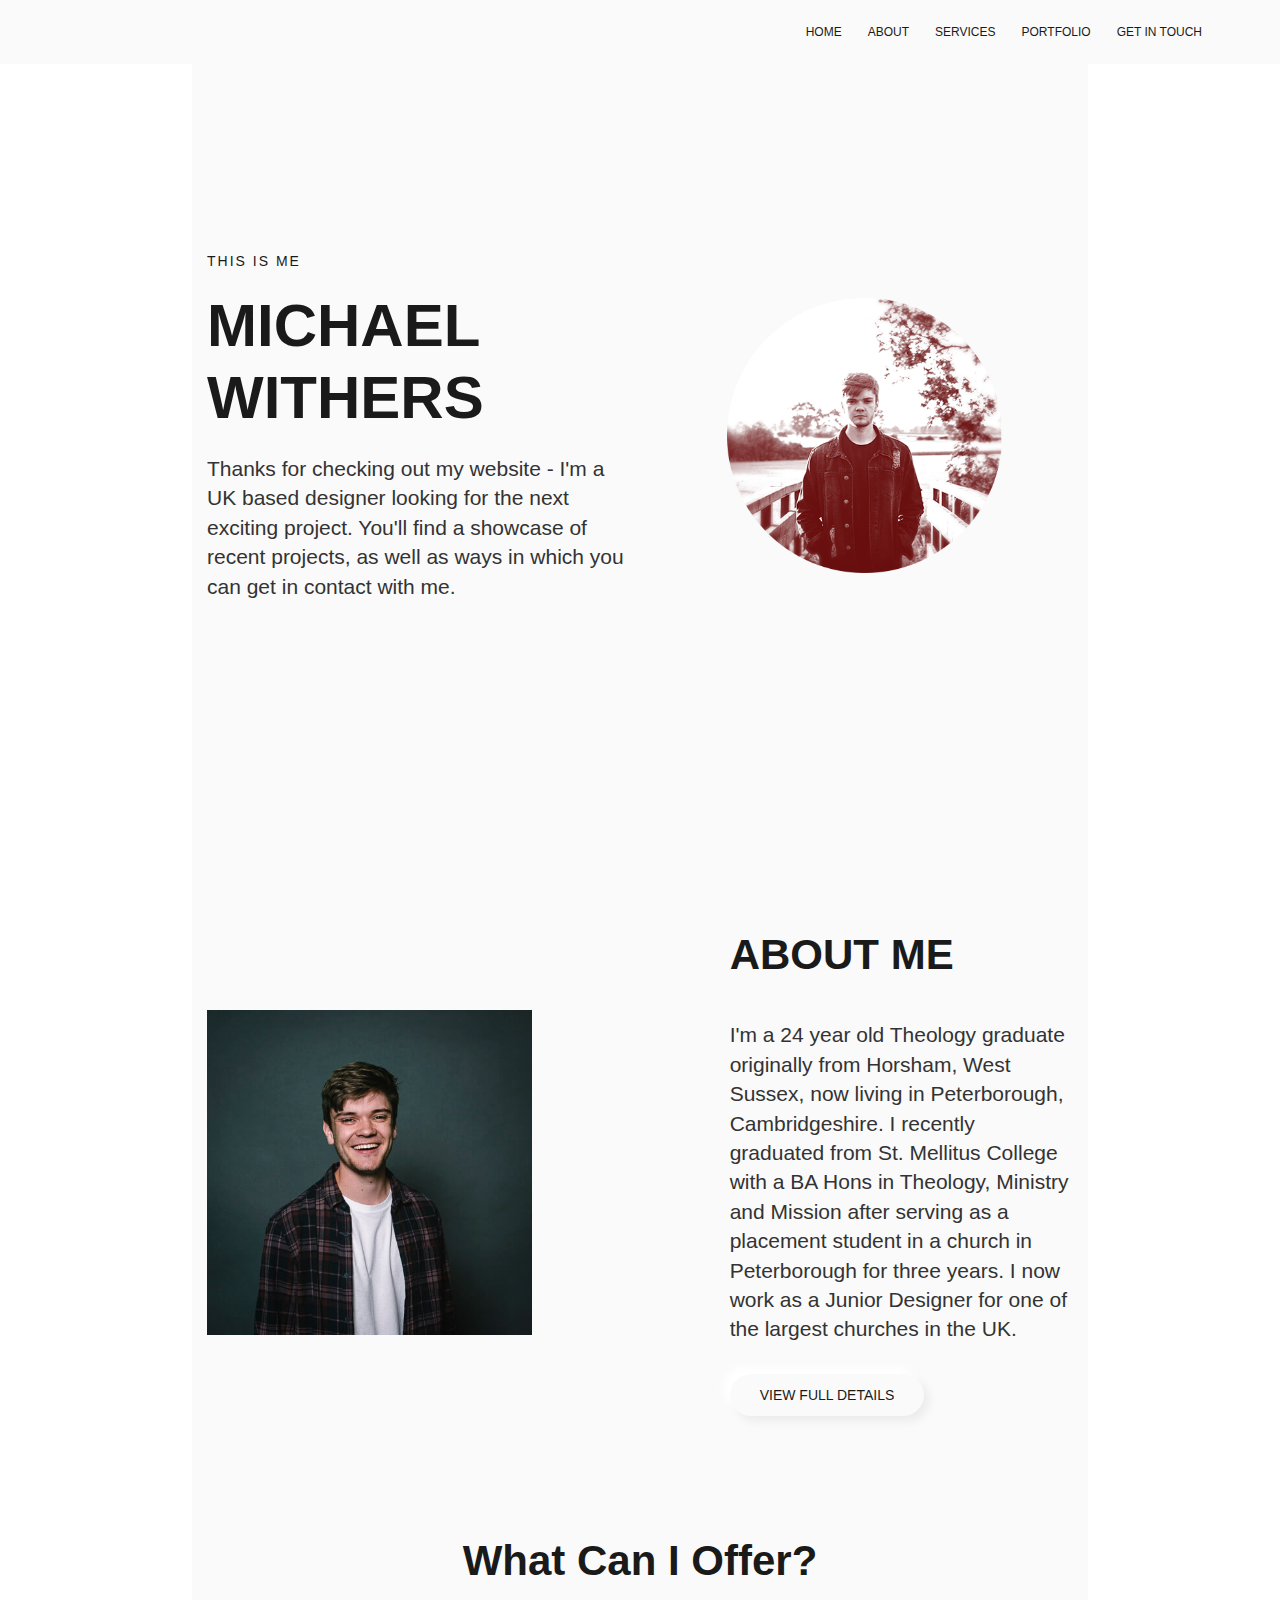
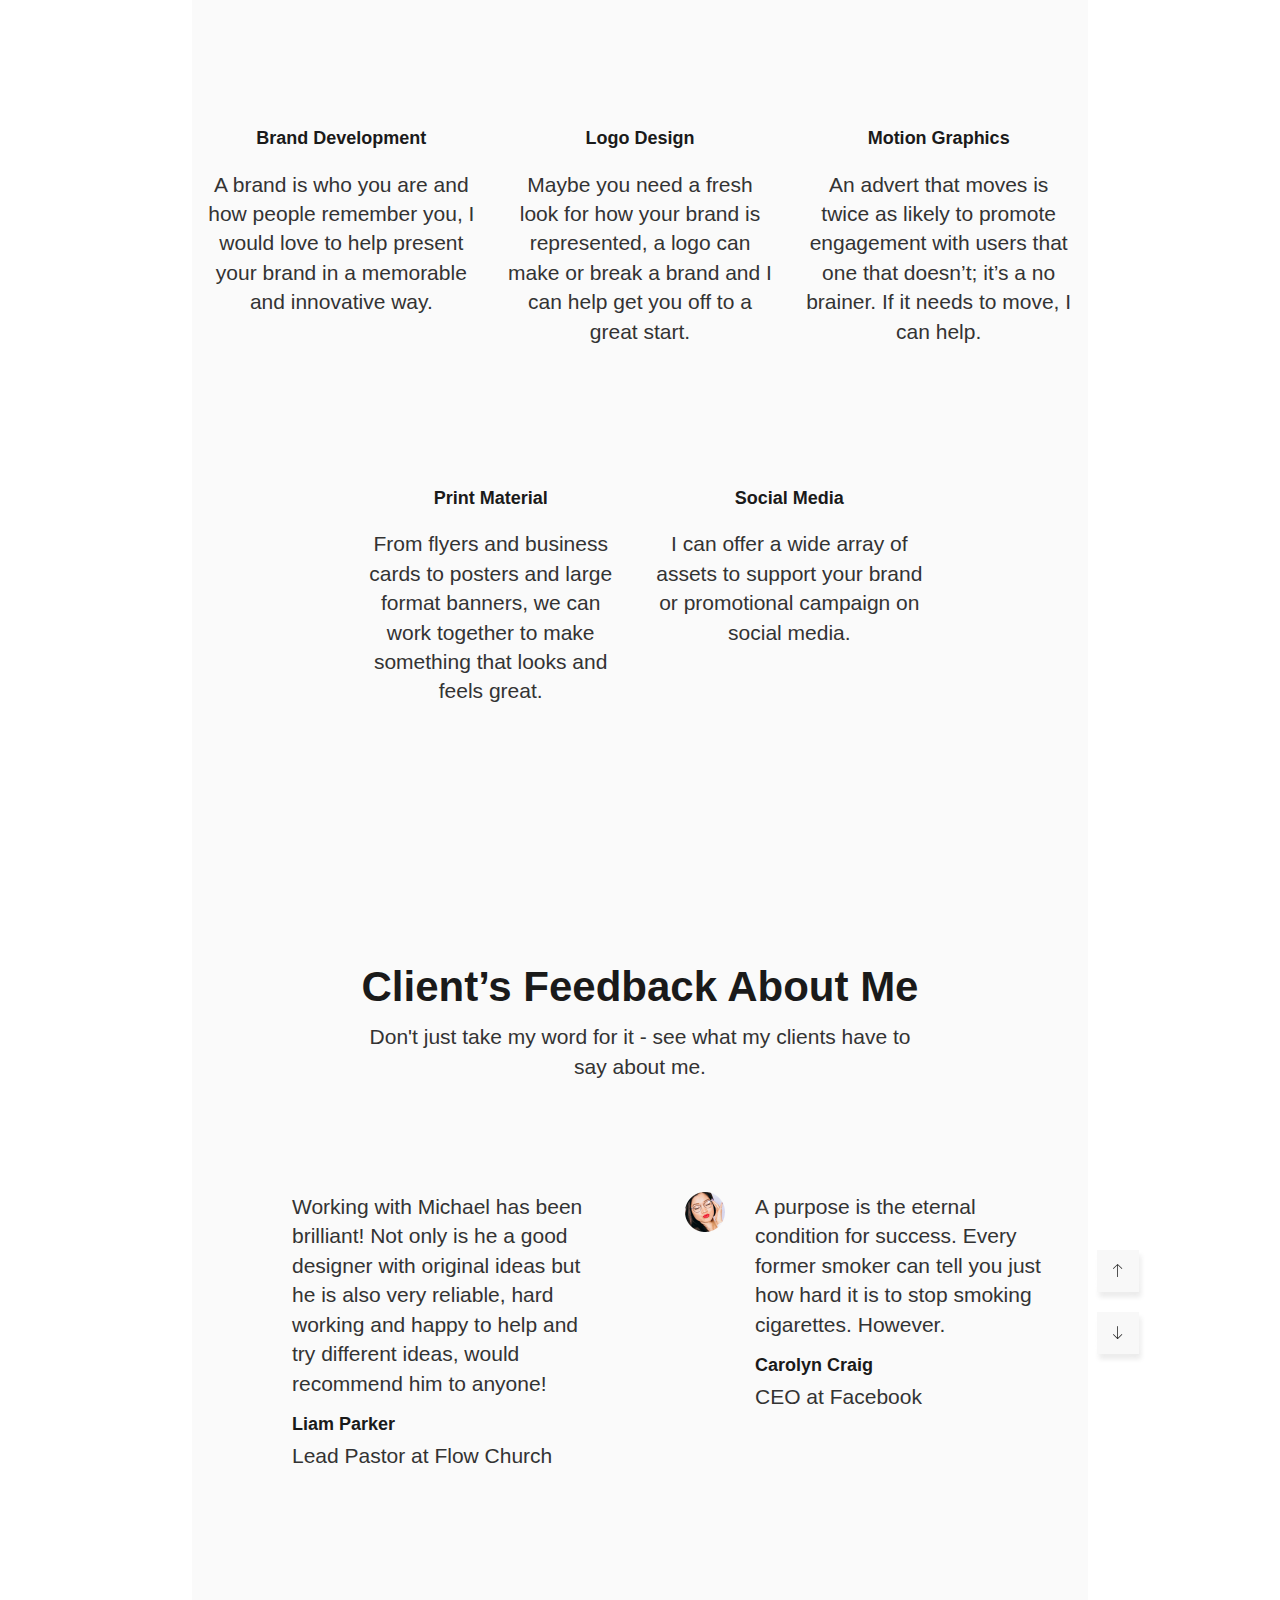
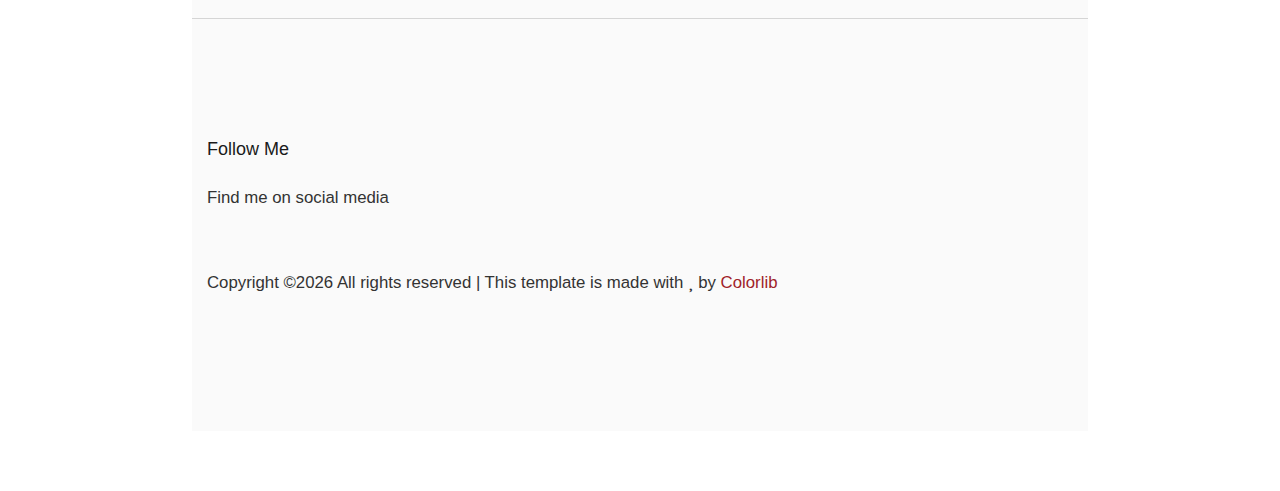
==== commit 135cb28c: "commit 112" ====
--- a/personal/index.html
+++ b/personal/index.html
@@ -18,6 +18,8 @@
 		
 
 		<link href="https://fonts.googleapis.com/css?family=Poppins:100,200,400,300,500,600,700" rel="stylesheet"> 
+		
+		<link rel="stylesheet" href="https://use.typekit.net/tin4pmu.css">
 			<!--
 			CSS
 			============================================= -->
@@ -85,8 +87,8 @@
 							<img class="img-fluid" src="img/about/MW-profile.jpg" alt="" width="325px">
 						</div>
 						<div class="col-lg-5 col-md-6 home-about-right">
-							<h6>About Me</h6>
-							<h1 class="text-uppercase">Personal Details</h1>
+							
+							<h1 class="text-uppercase">About Me</h1>
 							<p>
 									I'm a 24 year old Theology graduate originally from Horsham, West Sussex, now living in Peterborough, Cambridgeshire. I recently graduated from St. Mellitus College with a BA Hons in Theology, Ministry and Mission after serving as a placement student in a church in Peterborough for three years. I now work as a Junior Designer for one of the largest churches in the UK.
 							</p>
@@ -103,8 +105,8 @@
 		            <div class="row d-flex justify-content-center">
 		                <div class="menu-content  col-lg-7">
 		                    <div class="title text-center">
-		                        <h1 class="mb-10">My Offered Services</h1>
-		                        <p>At about this time of year, some months after New Year’s resolutions have been made and kept, or made and neglected.</p>
+		                        <h1 class="mb-10">What Can I Offer?</h1>
+		                        <p></p>
 		                    </div>
 		                </div>
         </div>						
--- a/personal/css/main.css
+++ b/personal/css/main.css
@@ -33,7 +33,7 @@
 /* =================================== */
 /*
 
-$primary-font	: 'Poppins', sans-serif;
+$primary-font	: 'Quasimoda', sans-serif;
 ---------------------------------------------
 
 $primary-color	: #9d1e23;
@@ -93,9 +93,10 @@
 
 body {
   color: #1a1a1a;
-  font-family: "Poppins", sans-serif;
+  font-family: "quasimoda",sans-serif;
+  font-weight: 400;
+  font-style: normal;
   font-size: 14px;
-  font-weight: 300;
   line-height: 1.625em;
   position: relative;
 }
@@ -160,21 +161,22 @@
 
 h1, h2, h3,
 h4, h5, h6 {
-  font-family: "Poppins", sans-serif;
+  font-family: "quasimoda", sans-serif;
   color: #1a1a1a;
   line-height: 1.2em !important;
   margin-bottom: 0;
   margin-top: 0;
-  font-weight: 600;
+  font-weight: 700;
 }
 
 .h1, .h2, .h3,
 .h4, .h5, .h6 {
-  margin-bottom: 0;
-  margin-top: 0;
-  font-family: "Poppins", sans-serif;
-  font-weight: 600;
-  color: #1a1a1a;
+ margin-bottom: 0;
+ margin-top: 0;
+ font-family: "quasimoda",sans-serif;
+ font-weight: 700;
+ font-style: normal;
+ color: #1a1a1a;
 }
 
 h1, .h1 {
@@ -1086,6 +1088,7 @@
   color: #f6f6f6;
   background: #1a1a1a;
   border: 1px solid transparent;
+  border-radius: 47px;
 }
 
 .genric-btn.secondary:hover {
@@ -2096,8 +2099,21 @@
   }
 }
 
-.nav-menu li:hover > a, .menu-active, .parent-active > .sf-with-ul {
-  color: #9d1e23 !important;
+.nav-menu li:hover > a, .parent-active > .sf-with-ul {
+  color: #9d1e23!important;
+}
+
+.nav-menu li:active > a, .menu-active {
+	color: #9d1e23;
+}
+
+.menu-active li:active > a{
+	colour: #9d1e23;
+}
+
+#mobile-nav li:active > a, .menu-active {
+	background: none;
+	
 }
 
 /*--------------------------------------------------------------
@@ -2250,45 +2266,53 @@
 /* Mobile Nav Styling */
 #mobile-nav {
   position: fixed;	
-  top: 10%;
+  top: 15%;
   padding-top: 18px;
-  bottom: 10%;
+  bottom: 15%;
   z-index: 1998;
   background: #f8f8f8;
   left: -100%;
   right: 50%;
-  width: 60%;
-  margin-left: 20%;
-  margin-right: 20%;
+  width: 75%;
+  height: auto;
+  margin-left: 12.5%;
   overflow-y: auto;
   transition: 0.6s;
   box-shadow: 7px 7px 30px 0px rgba(0, 0, 0, 0.3);
   border-radius: 47px;
   text-align: center;
+  display: flex;
+  justify-content: space-around;
 }
 
 #mobile-nav ul {
-  padding: 0;
-  margin: 0;
-  list-style: none;
+  list-style-type: none;
+  display: flex;
+  flex-direction: column;
+  justify-content: space-around;
+  flex-wrap: nowrap;
+  width: 60%;
+	margin: 8%;
+	margin-right: 25%;
+  justify-content: space-between;
 }
 
 #mobile-nav ul li {
-  position: relative;
+  flex: 0 0 auto;
 }
 
 #mobile-nav ul li a {
   color: #1a1a1a;
-  font-size: 18px;
+  font-size: 20px;
   overflow: hidden;
   padding: 5% 20% 5% 20%;
   position: relative;
   left: 15%;
   text-decoration: none;
-  width: 70%;
+  width: 100%;
   display: block;
   outline: none;
-  font-weight: 500;
+  font-weight: 700;
   box-shadow: -5px -5px 5px 0px #ffffff, 5px 5px 5px 0px #eaeaea;
   border-radius: 47px;
   margin-bottom: 10%;
@@ -2296,7 +2320,9 @@
 }
 
 #mobile-nav ul li a:hover {
-  color: #9d1e23;
+  color: #ffffff;
+	background: #9d1e23;
+	box-shadow: 5px 5px 5px 0px #eaeaea;
 }
 
 #mobile-nav ul li li {
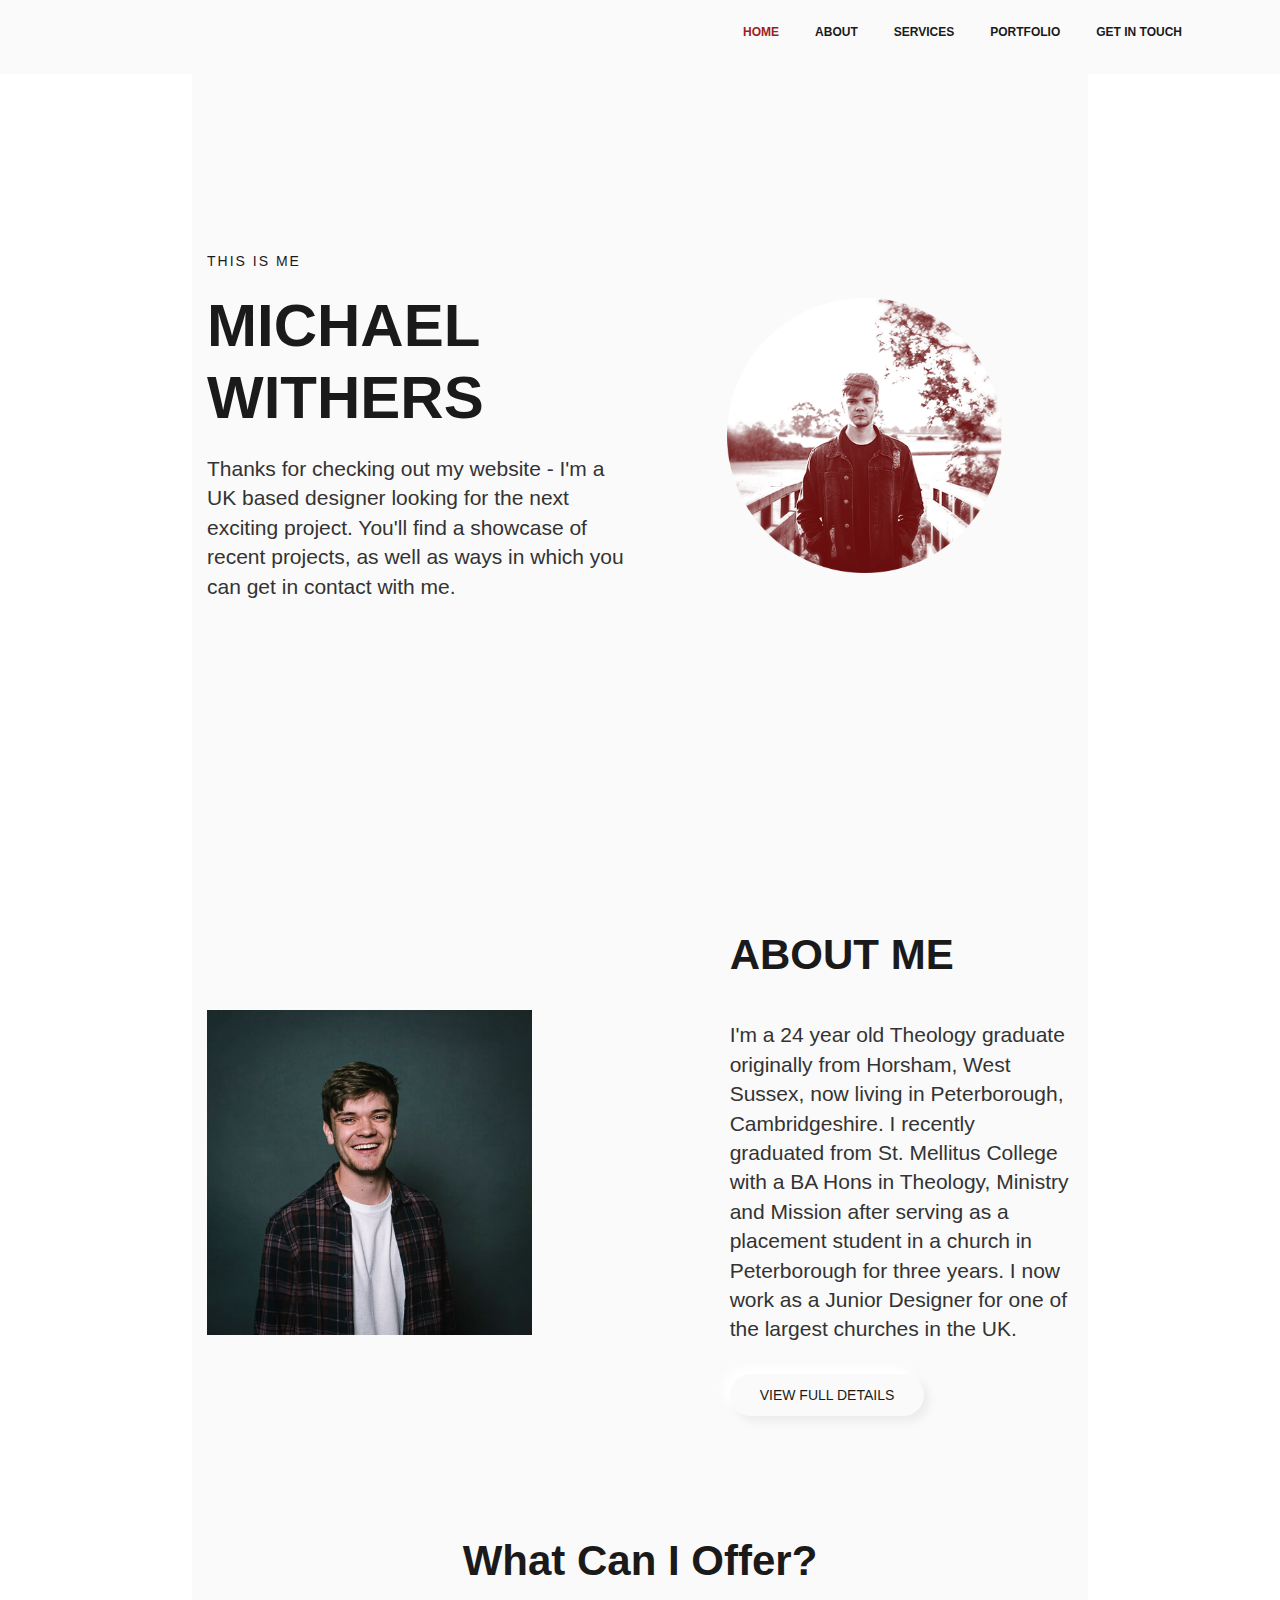
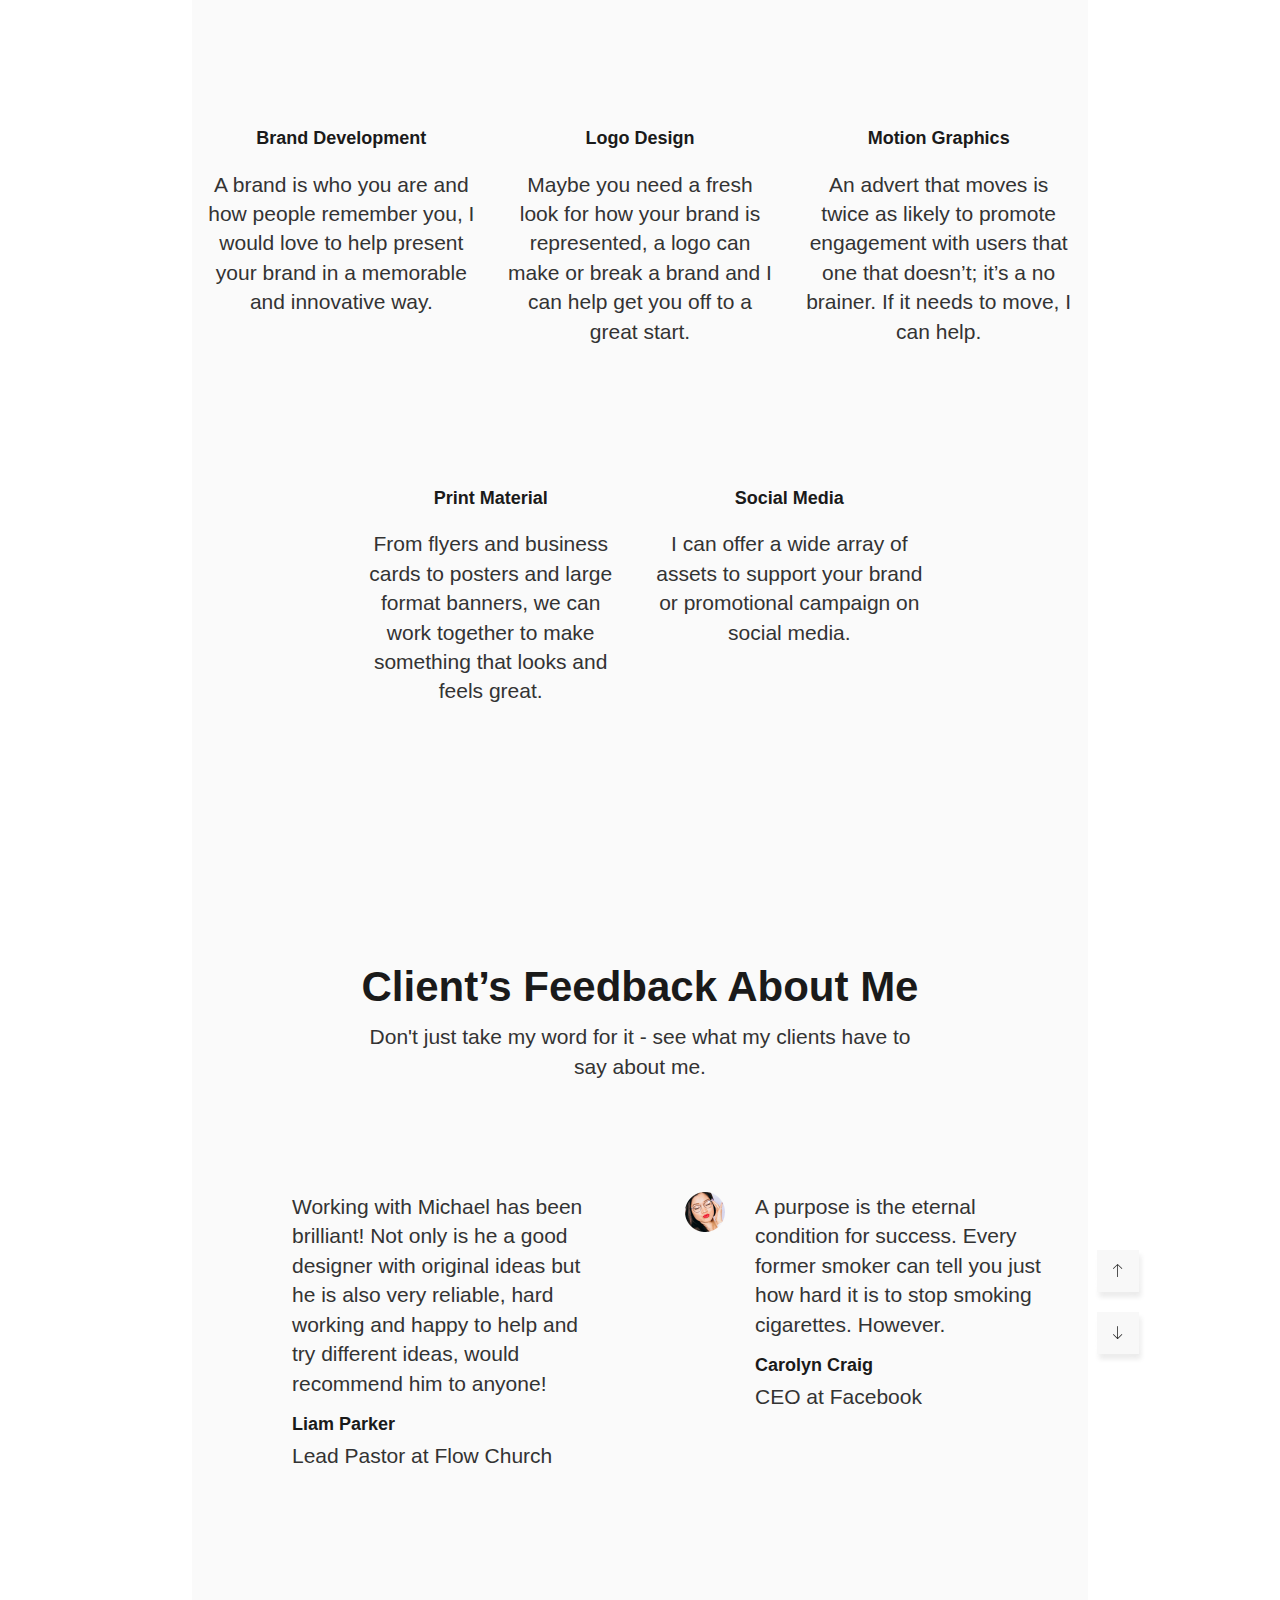
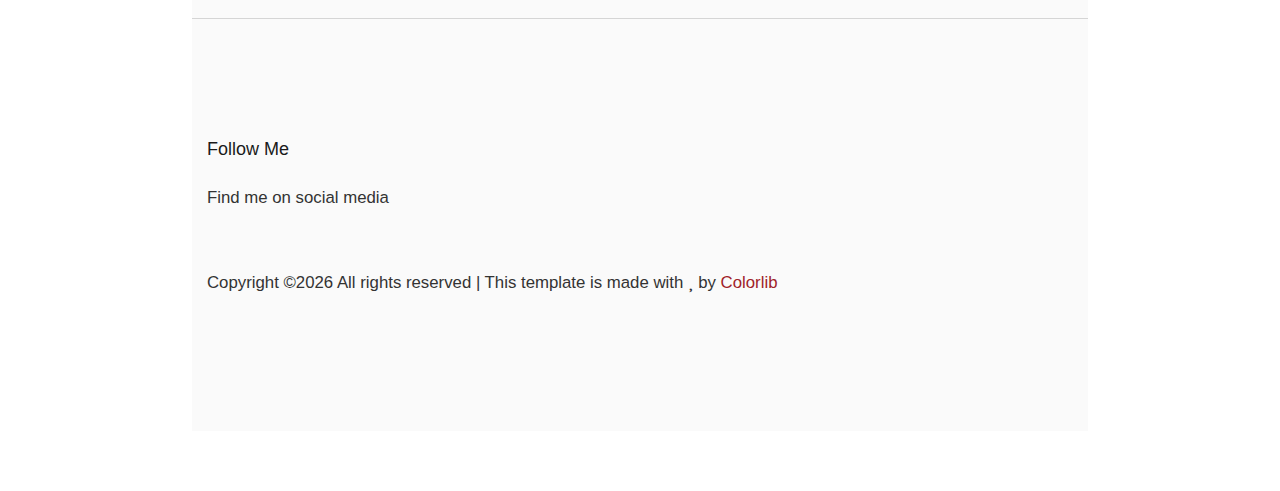
==== commit c238ad77: "commit 113" ====
--- a/personal/index.html
+++ b/personal/index.html
@@ -48,7 +48,7 @@
 			      </div>
 			      <nav id="nav-menu-container">
 			        <ul class="nav-menu">
-			          <li><a href="index.html">Home</a></li>
+			          <li><a href="index.html" style="color: #9d1e23;">Home</a></li>
 			          <li><a href="about.html">About</a></li>
 			          <li><a href="services.html">Services</a></li>
 						<li><a href="portfolio-new.html">Portfolio</a></li>		          
--- a/personal/css/main.css
+++ b/personal/css/main.css
@@ -2076,9 +2076,9 @@
 
 #header {
   position: fixed;
-  left: 0;
-  top: 0;
-  right: 0;
+  left: 0px;
+  top: 0px;
+  right: 0px;
   transition: all 0.5s;
   z-index: 997;
   background: #fafafa;
@@ -2086,7 +2086,7 @@
 
 #header.header-scrolled {
   transition: all 0.5s;
-  box-shadow: 0px 5px 30px 0px rgba(0, 0, 0, 0.1);*/
+  box-shadow: 0px 5px 30px 0px rgba(0, 0, 0, 0.1);
 }
 
 #header.header-scrolled .main-menu {
@@ -2100,20 +2100,11 @@
 }
 
 .nav-menu li:hover > a, .parent-active > .sf-with-ul {
-  color: #9d1e23!important;
+  color: #9d1e23;
 }
 
 .nav-menu li:active > a, .menu-active {
 	color: #9d1e23;
-}
-
-.menu-active li:active > a{
-	colour: #9d1e23;
-}
-
-#mobile-nav li:active > a, .menu-active {
-	background: none;
-	
 }
 
 /*--------------------------------------------------------------
@@ -2122,7 +2113,8 @@
 /* Nav Menu Essentials */
 .nav-menu, .nav-menu * {
   margin: 0;
-  padding: 0;
+  padding-bottom: 10px;
+  padding-right: 10px;
   list-style: none;
 }
 
@@ -2188,7 +2180,7 @@
   text-decoration: none;
   display: inline-block;
   color: #1a1a1a;
-  font-weight: 500;
+  font-weight: 700;
   font-size: 12px;
   text-transform: uppercase;
   outline: none;
@@ -2289,7 +2281,6 @@
   list-style-type: none;
   display: flex;
   flex-direction: column;
-  justify-content: space-around;
   flex-wrap: nowrap;
   width: 60%;
 	margin: 8%;
@@ -2321,8 +2312,14 @@
 
 #mobile-nav ul li a:hover {
   color: #ffffff;
-	background: #9d1e23;
-	box-shadow: 5px 5px 5px 0px #eaeaea;
+  background: #9d1e23;
+  box-shadow: 5px 5px 5px 0px #eaeaea;
+}
+
+#mobile-nav ul li a:active {
+  color: #ffffff;
+  background: #1a1a1a;
+  box-shadow: 5px 5px 5px 0px #eaeaea;
 }
 
 #mobile-nav ul li li {
@@ -2420,7 +2417,6 @@
   -o-transition: all 0.3s ease 0s;
   transition: all 0.3s ease 0s;
   cursor: pointer;
-  position: relative;
   border-radius: 47px;
   box-shadow: -7px -7px 10px #ffffff, 5px 5px 10px #ebebeb;  
 }
@@ -4652,4 +4648,5 @@
   }
   100% {
     opacity:1;
+}
 }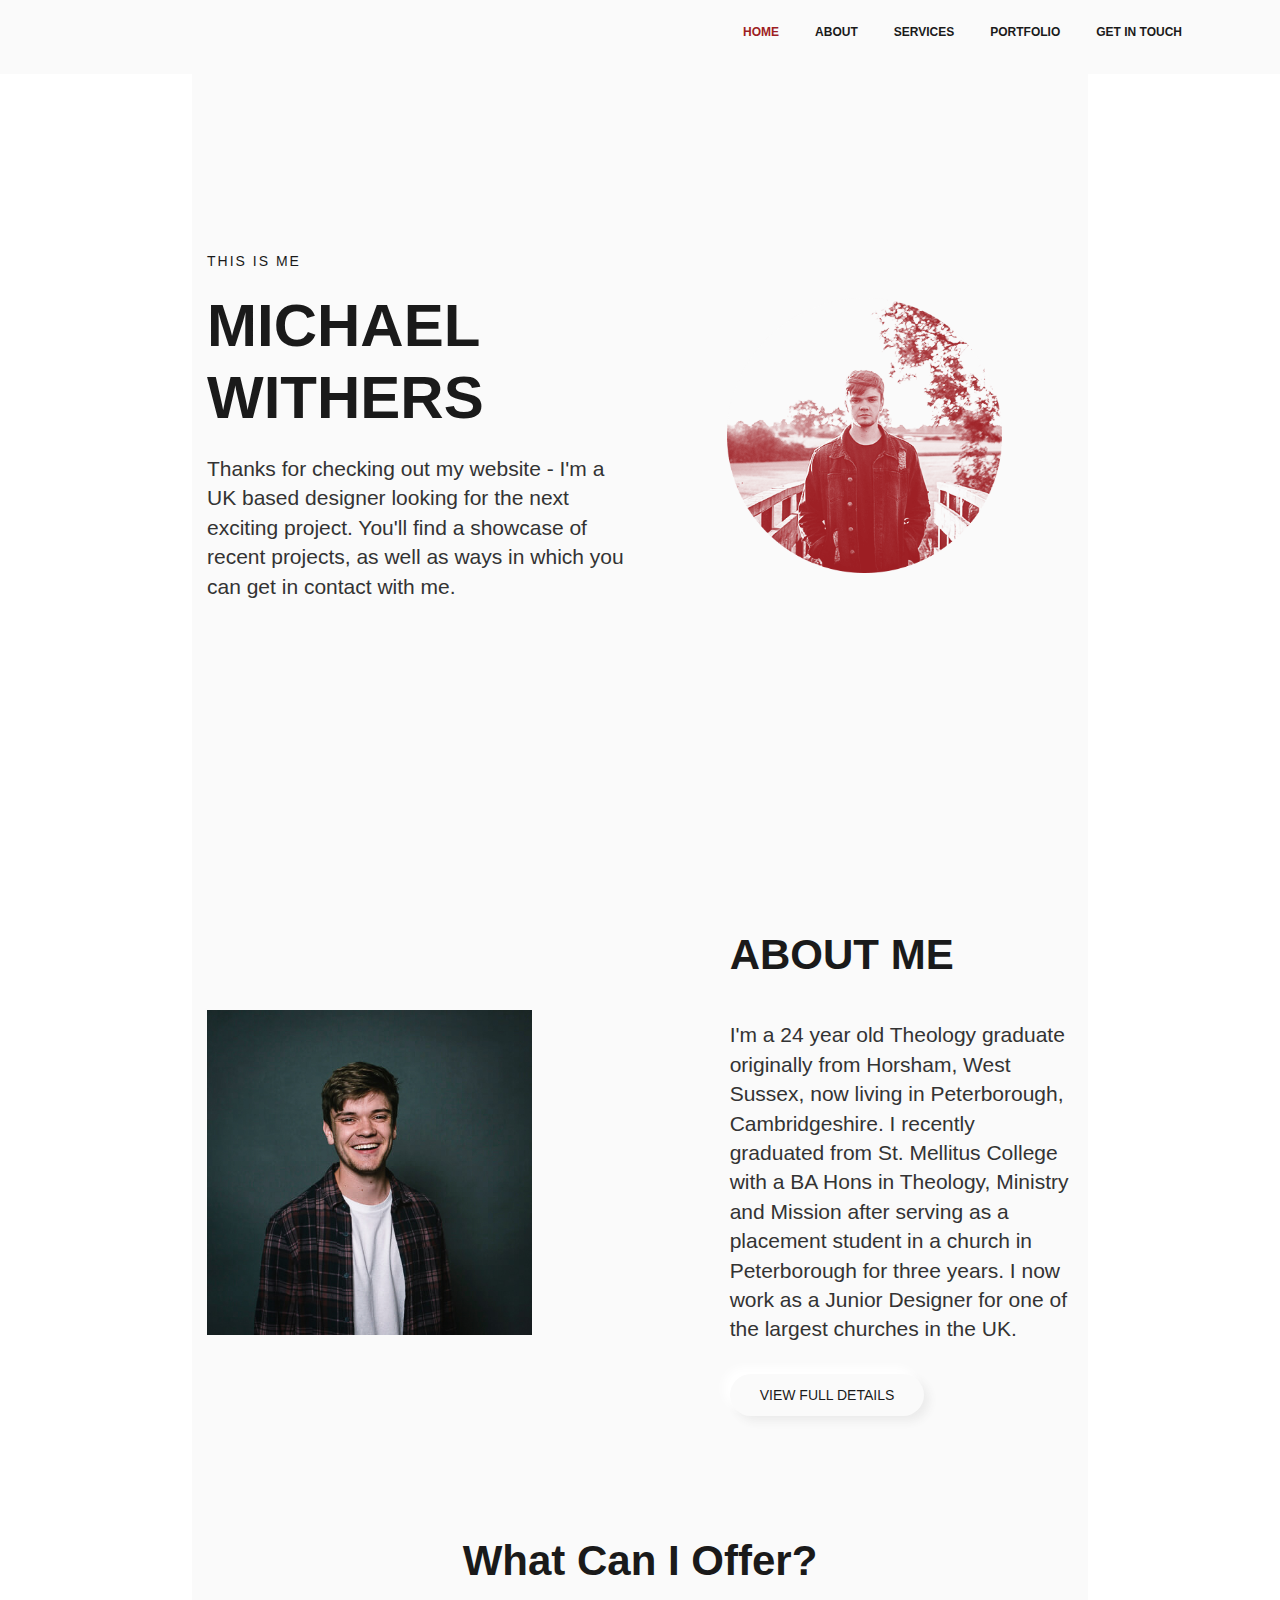
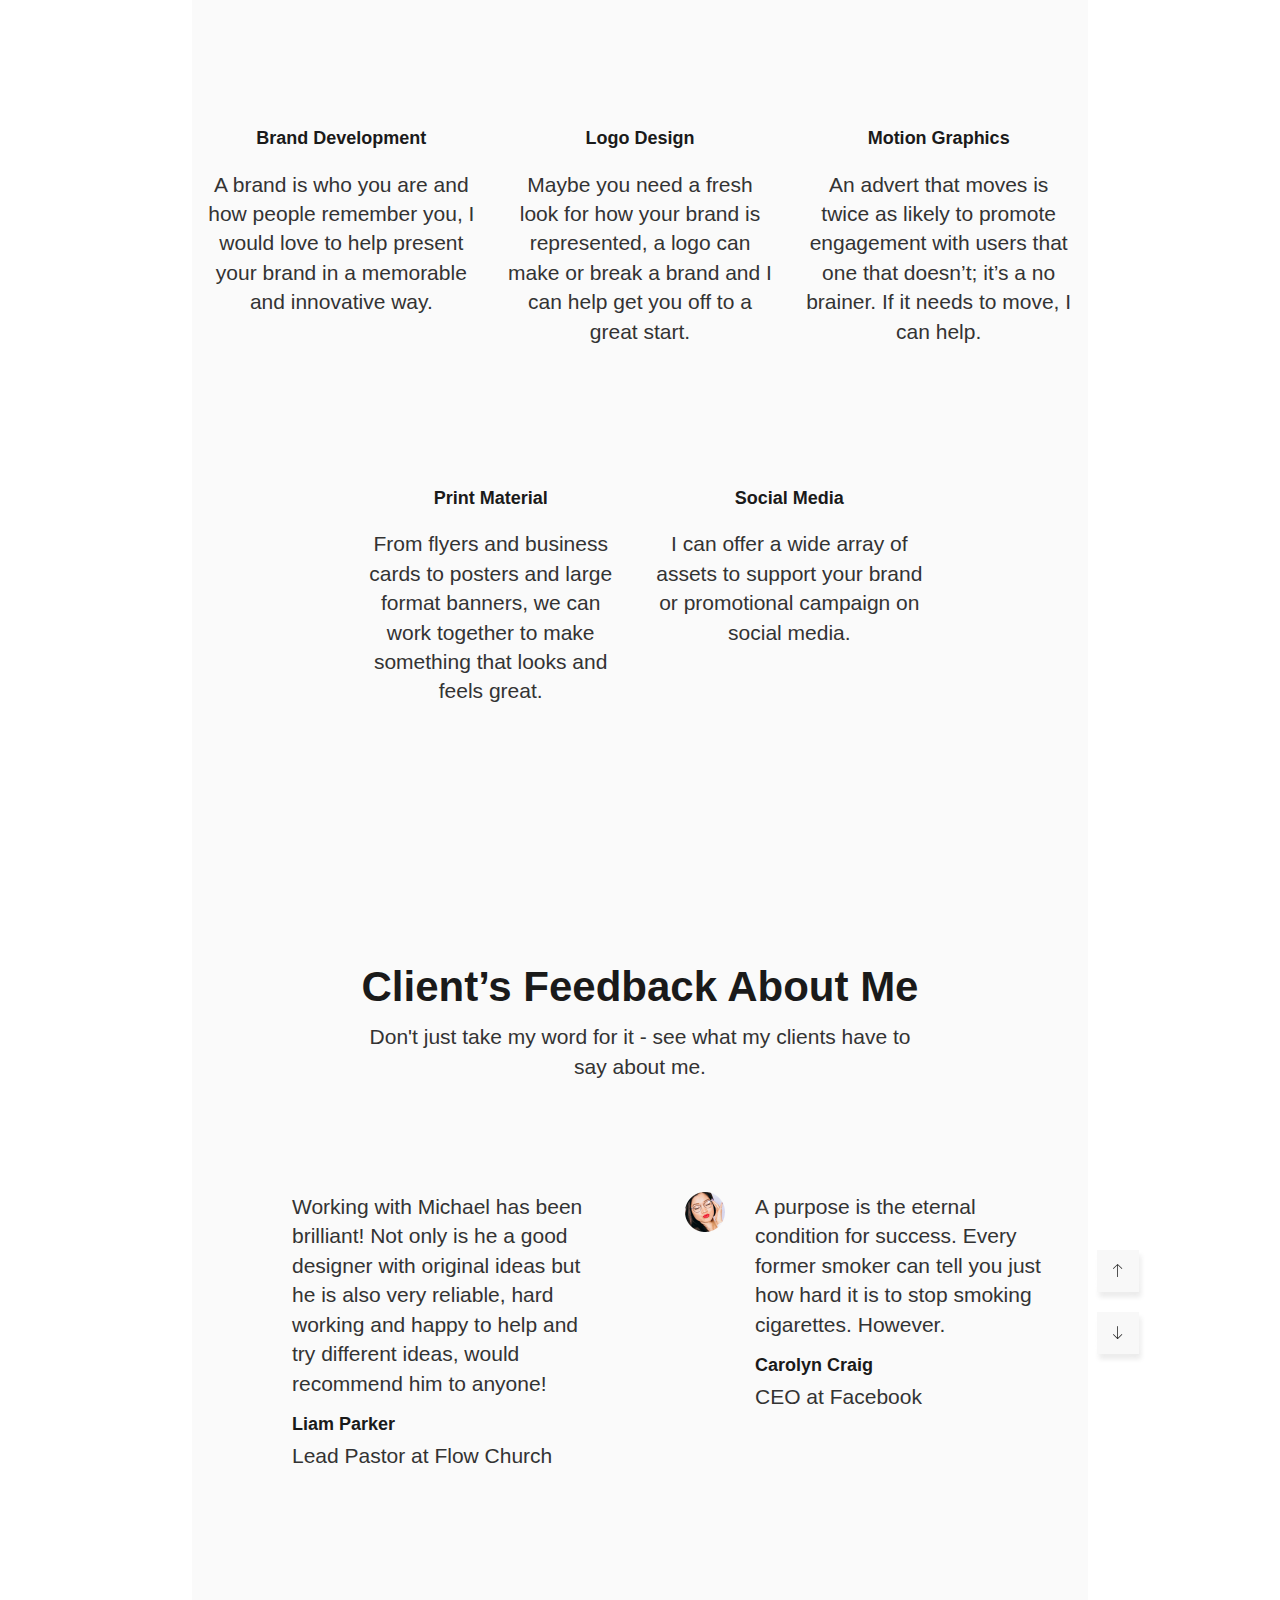
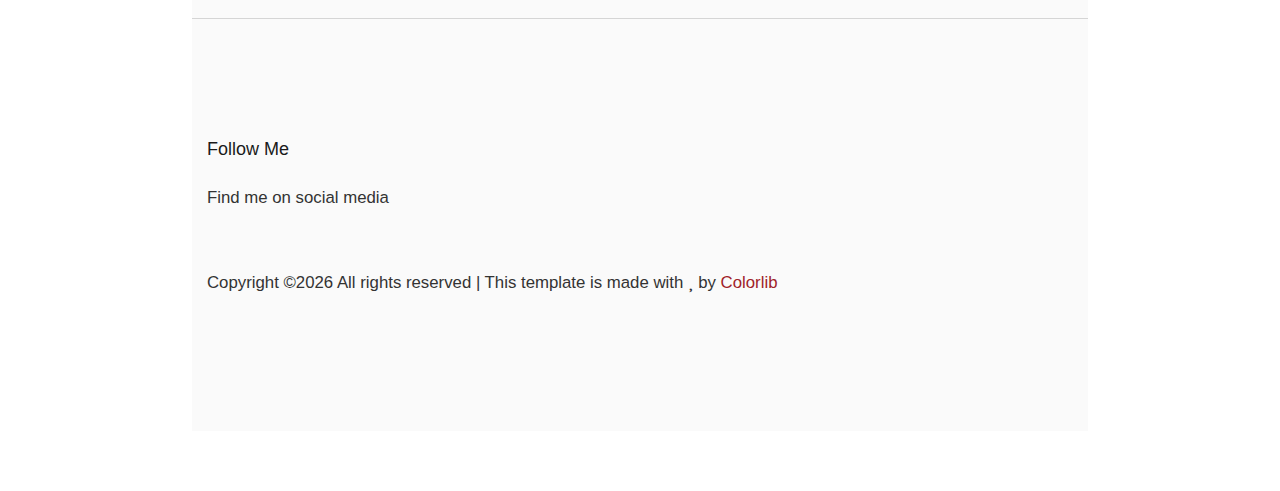
==== commit 16507f5e: "done 100" ====
--- a/personal/index.html
+++ b/personal/index.html
@@ -4,7 +4,7 @@
 		<!-- Mobile Specific Meta -->
 		<meta name="viewport" content="width=device-width, initial-scale=1, shrink-to-fit=no">
 		<!-- Favicon-->
-		<link rel="shortcut icon" href="img/favicon.png">
+		<link rel="shortcut icon" type="image/png" href="img/mwd-favicon.png">
 		<!-- Author Meta -->
 		<meta name="author" content="colorlib">
 		<!-- Meta Description -->
@@ -72,7 +72,7 @@
 							</p>
 						</div>
 						<div class="col-lg-6 col-md-6 banner-right dalign-self-end">
-							<img class="img-fluid" src="img/about/mw-red.png" alt="" width="275px">
+							<img class="img-fluid" src="img/about/mw-circle_400x.jpg" alt="" width="275px">
 						</div>
 					</div>
 				</div>
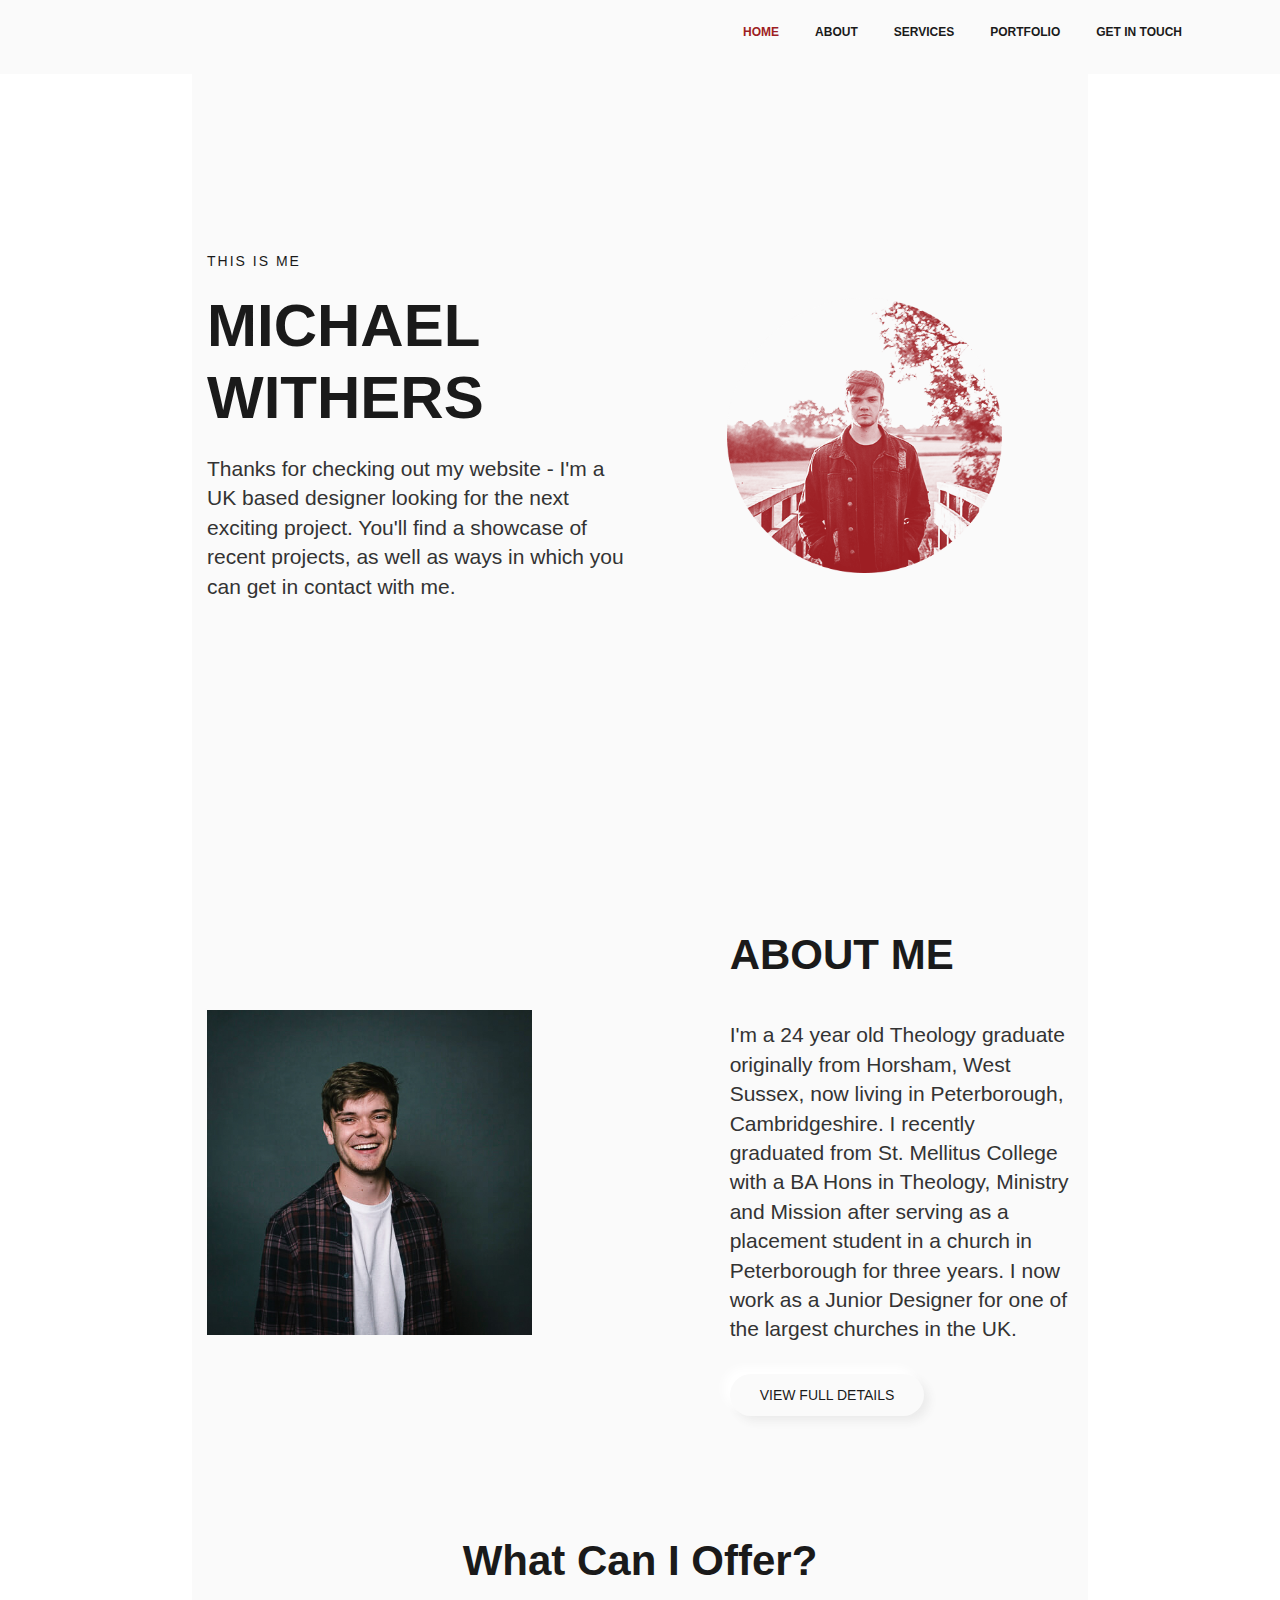
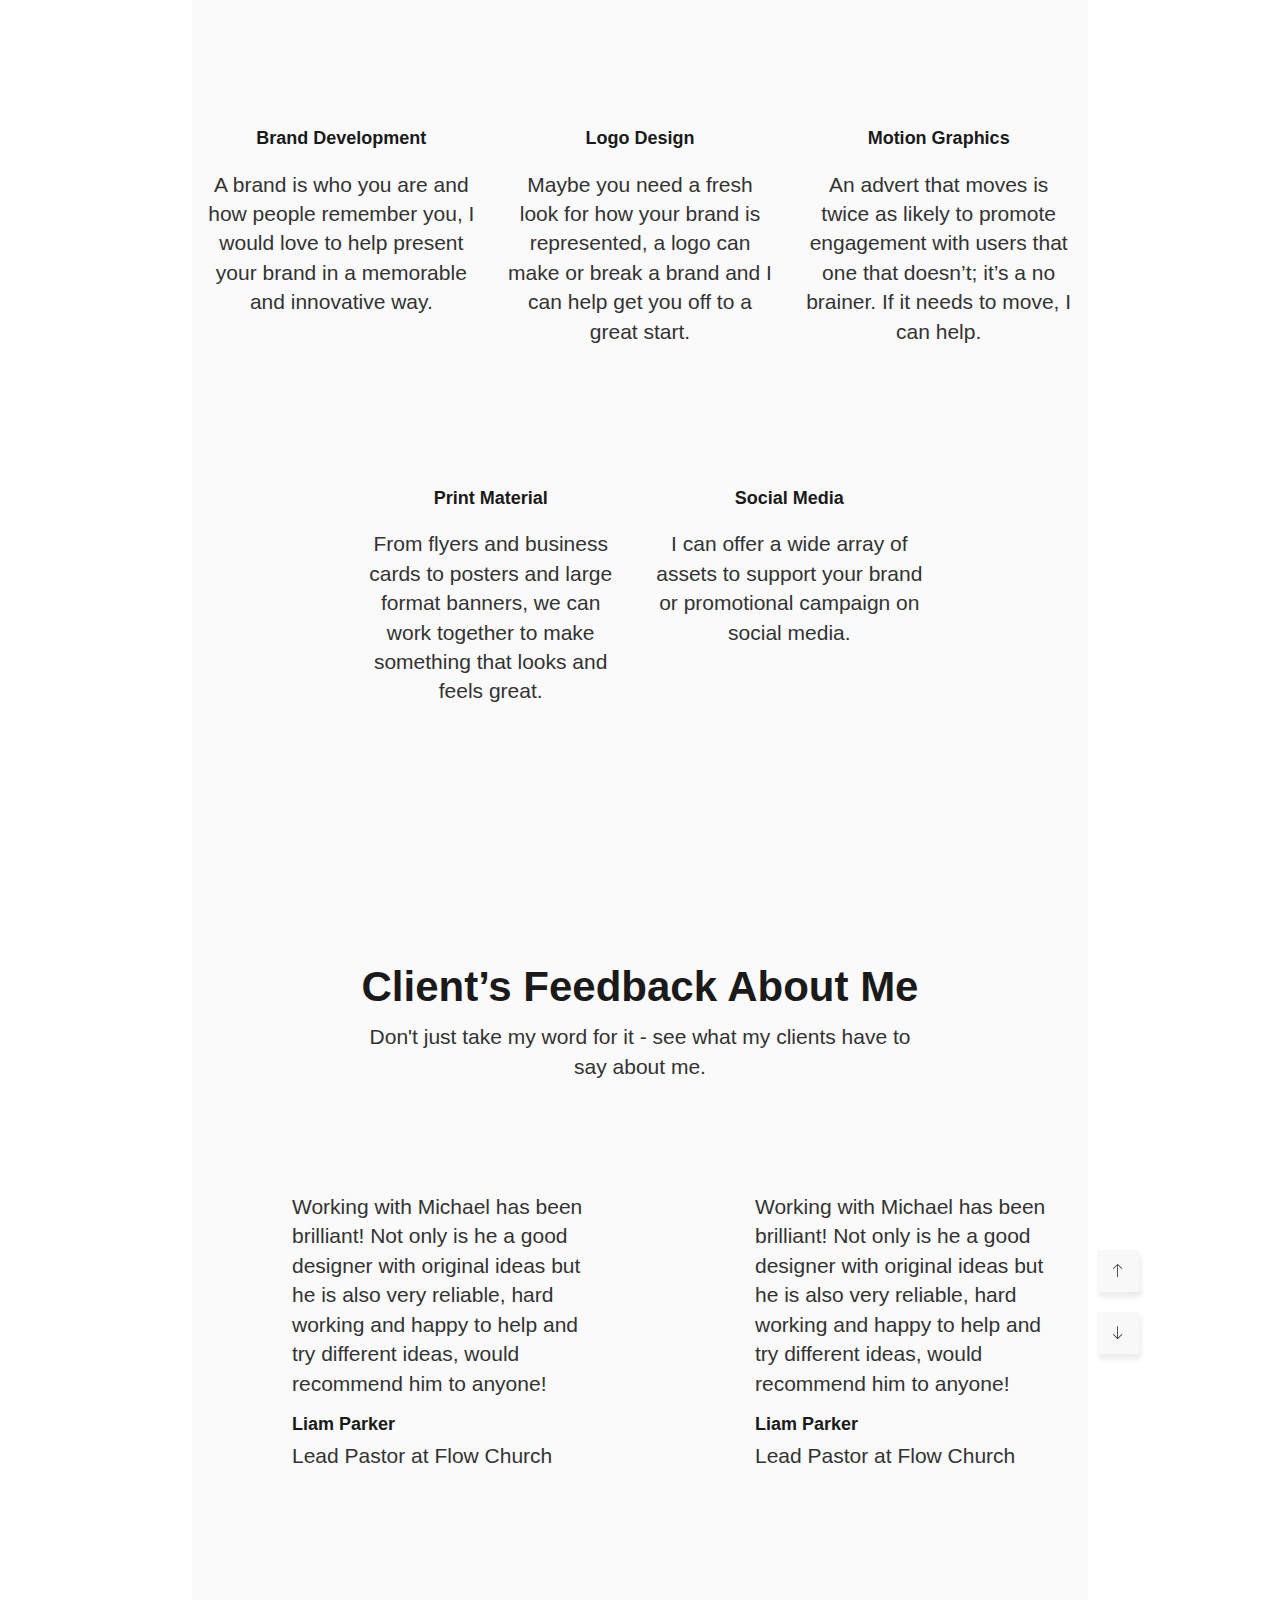
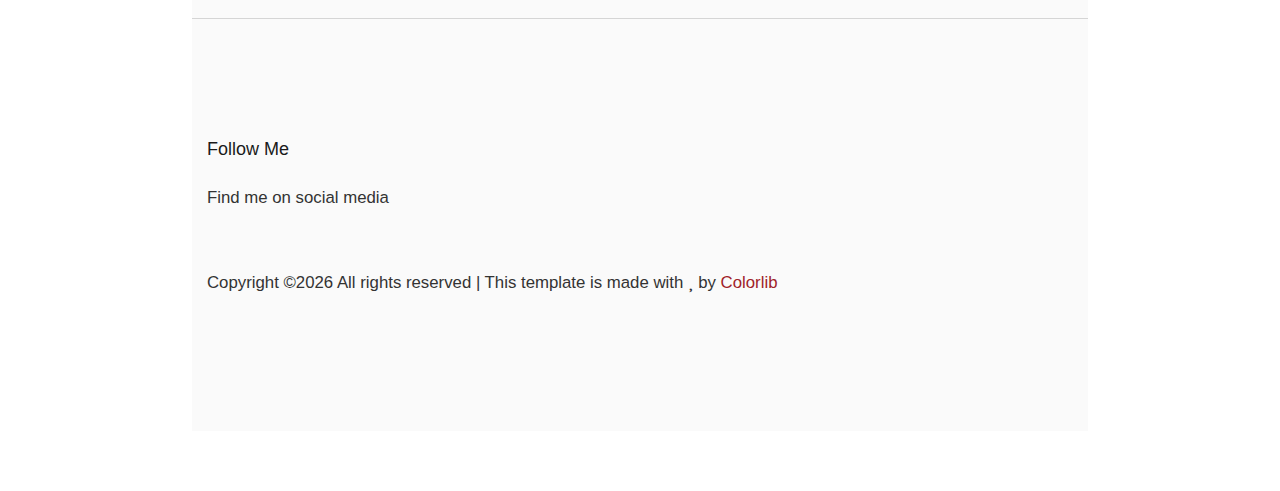
==== commit c799ca1e: "done 102" ====
--- a/personal/index.html
+++ b/personal/index.html
@@ -14,7 +14,7 @@
 		<!-- meta character set -->
 		<meta charset="UTF-8">
 		<!-- Site Title -->
-		<title>Personal</title>
+		<title>Michael Withers – Home</title>
 		
 
 		<link href="https://fonts.googleapis.com/css?family=Poppins:100,200,400,300,500,600,700" rel="stylesheet"> 
@@ -187,16 +187,16 @@
 		                    </div>
 		                    <div class="single-testimonial item d-flex flex-row">
 		                        <div class="thumb">
-		                            <img src="img/elements/user2.png" style="width:40px;" alt="">
+		                            <img src="img/about/flow-black.png" style="width:40px;" alt="">
 		                        </div>
 		                        <div class="desc">
 		                            <p>
-		                                A purpose is the eternal condition for success. Every former smoker can tell you just how hard it is to stop smoking cigarettes. However.
+		                                Working with Michael has been brilliant! Not only is he a good designer with original ideas but he is also very reliable, hard working and happy to help and try different ideas, would recommend him to anyone!
 		                            </p>
-		                            <h4>Carolyn Craig</h4>
-		                            <p>CEO at Facebook</p>
-		                        </div>
-		                    </div>
+		                            <h4>Liam Parker</h4>
+		                            <p>Lead Pastor at Flow Church</p>
+		                        </div>
+							</div>
 		                </div>
 		            </div>
 		        </div>
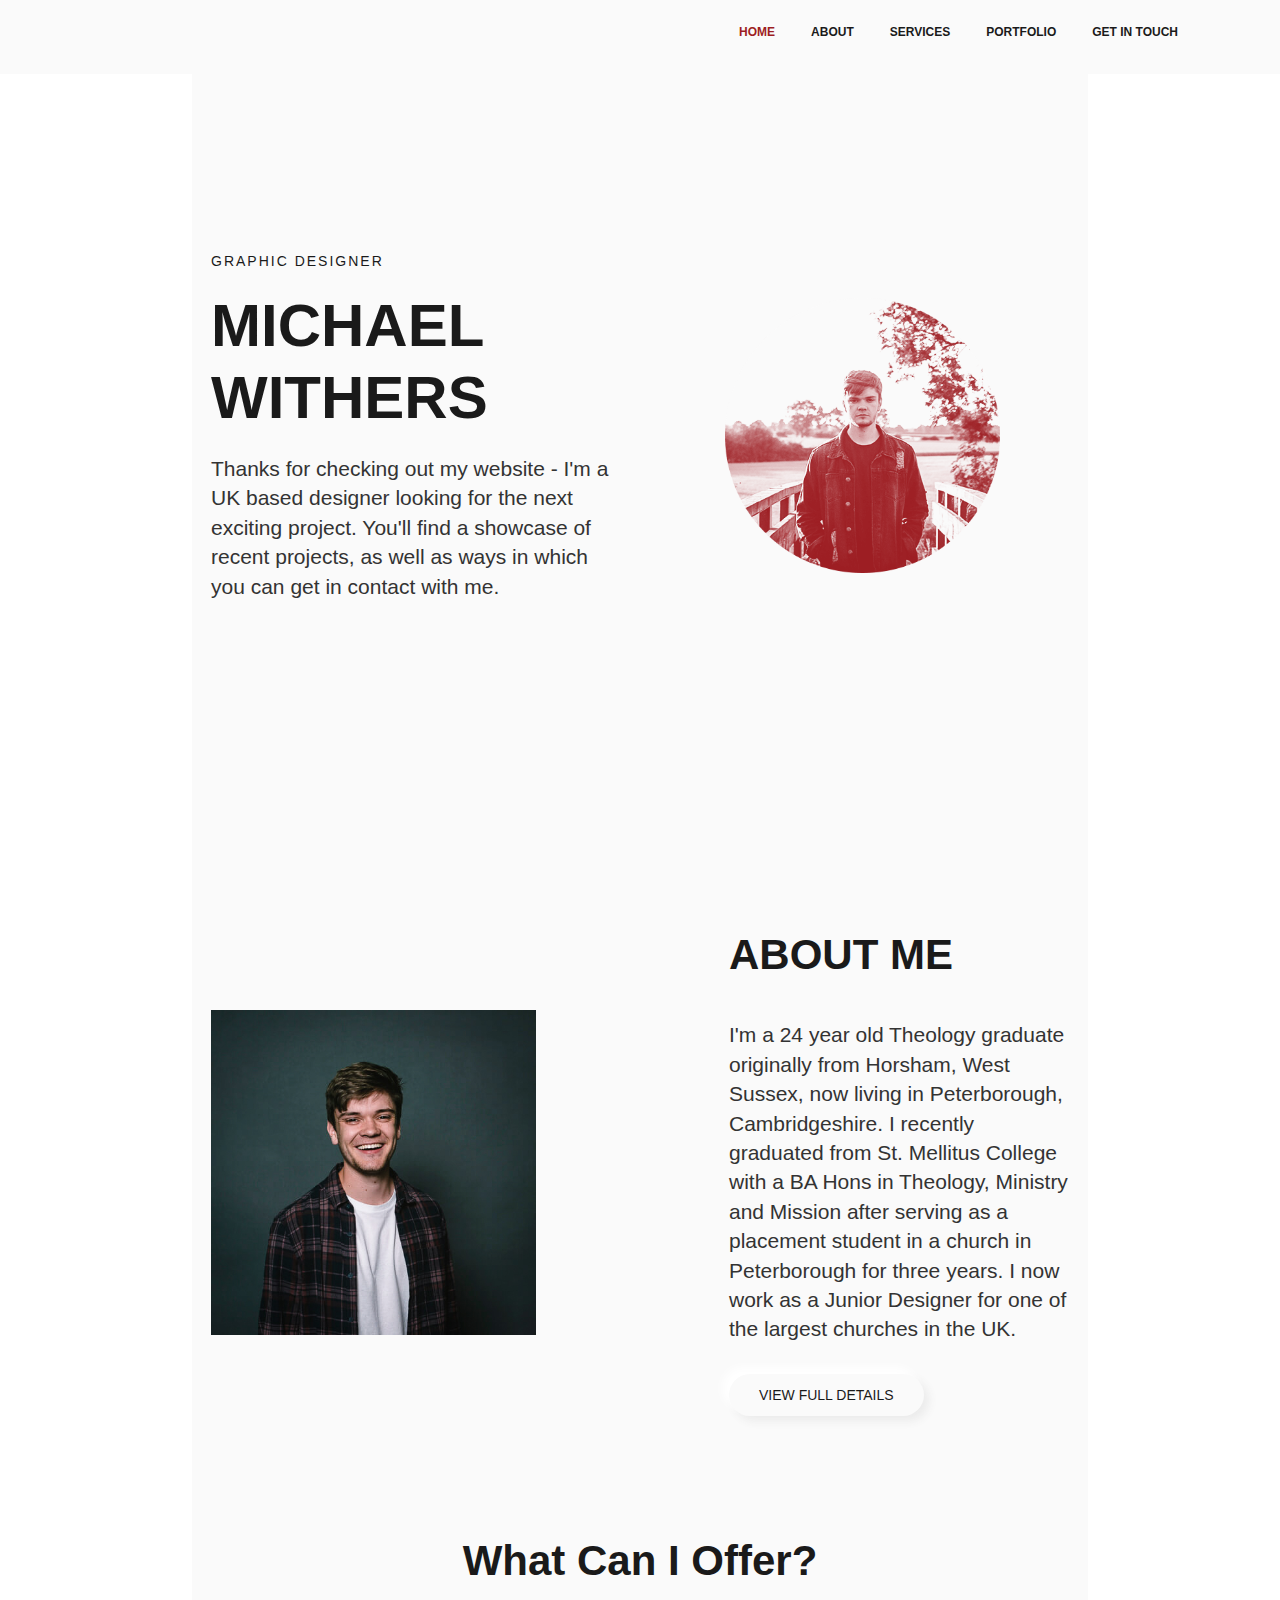
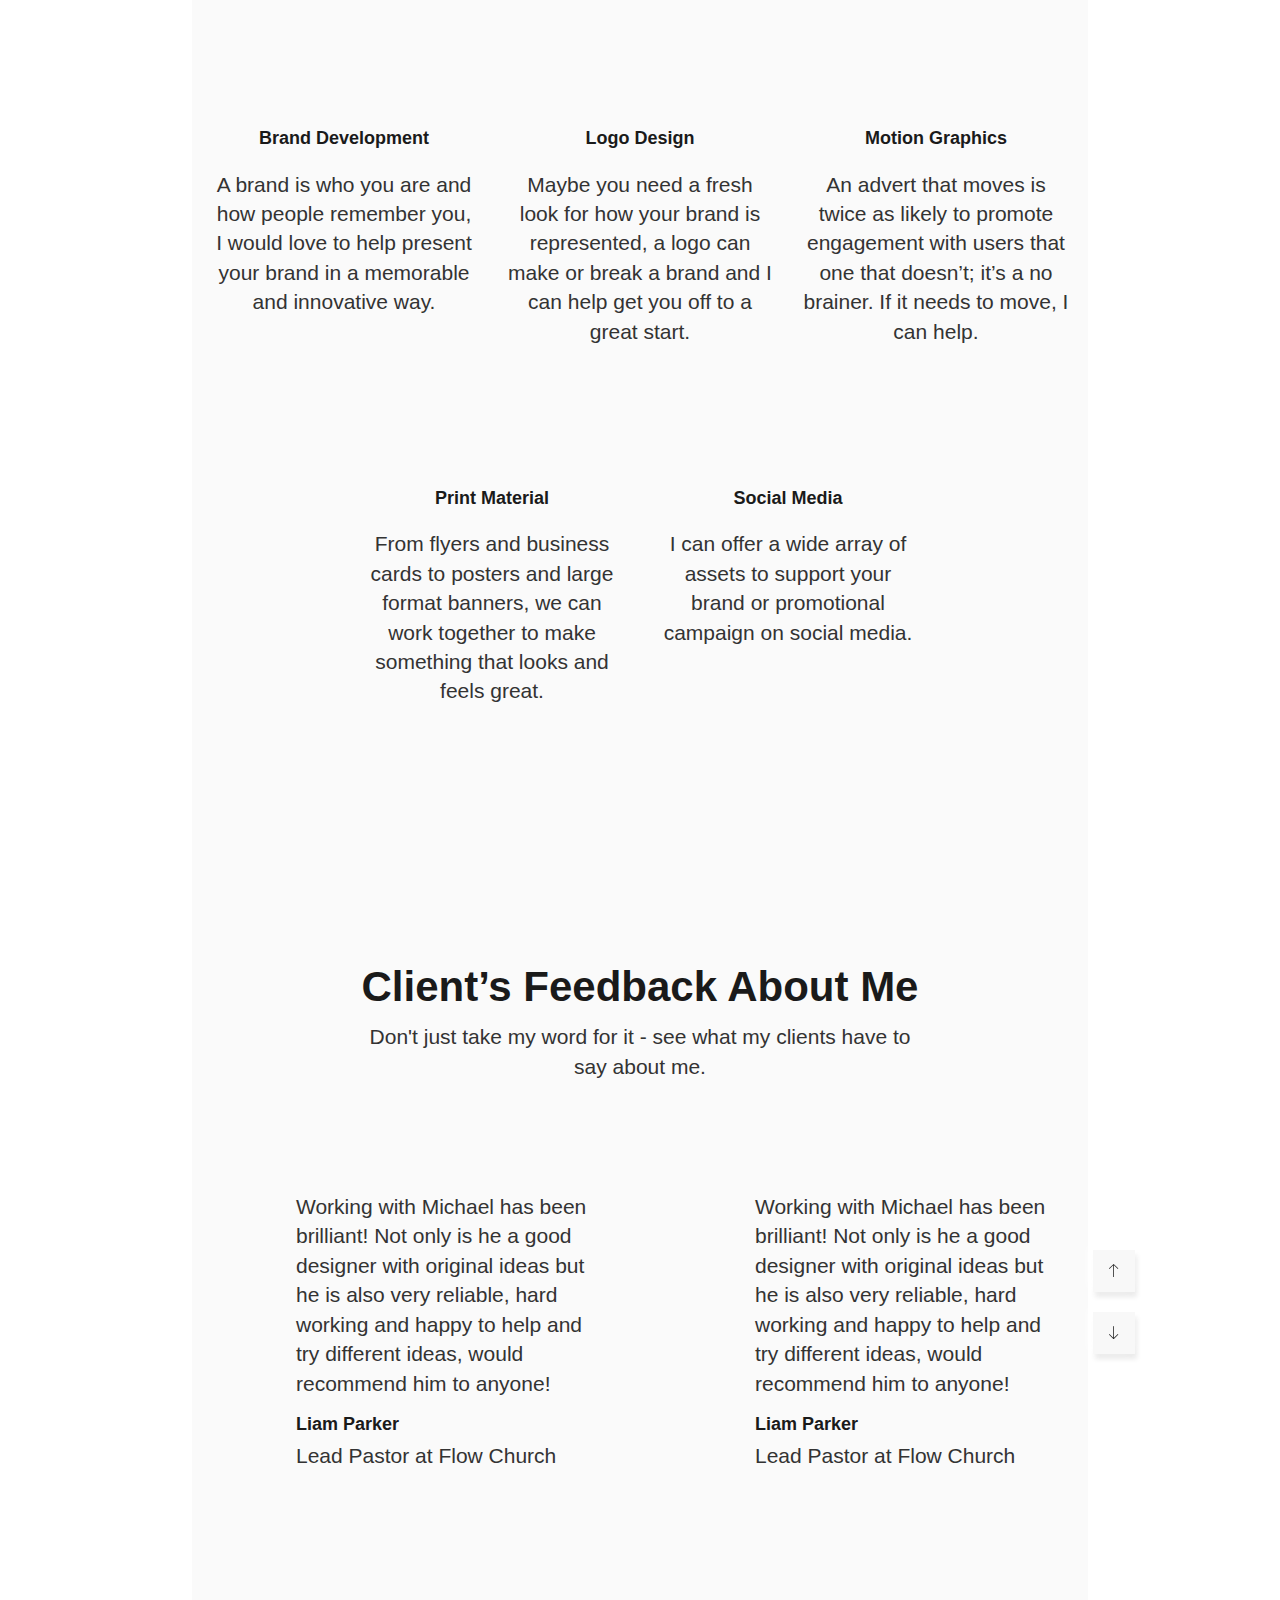
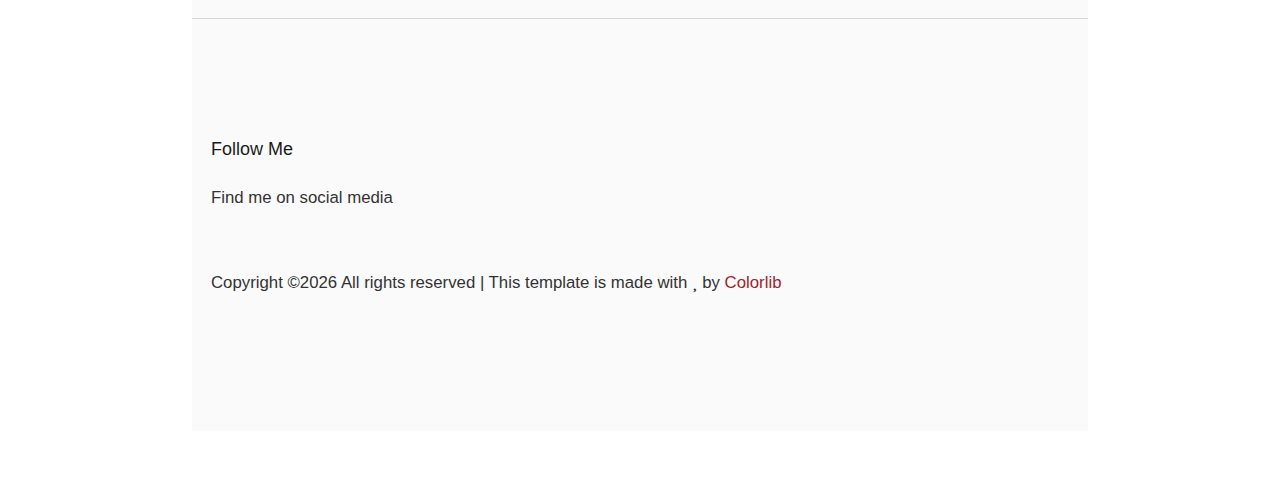
==== commit 6c55c409: "commmit - index h6" ====
--- a/personal/index.html
+++ b/personal/index.html
@@ -44,7 +44,7 @@
 		    <div class="container main-menu" >
 		    	<div class="row align-items-center justify-content-between d-flex">
 			      <div id="logo">
-			        <a href="index.html"><img src="img/Artboard 6@4x.png" alt="" title="MWlogo" style="width: 50px;" /></a>
+			        <a href="index.html"><img src="img/mw-logo.png" alt="" title="MWlogo" style="width: 50px;" /></a>
 			      </div>
 			      <nav id="nav-menu-container">
 			        <ul class="nav-menu">
@@ -65,8 +65,9 @@
 				<div class="container">
 					<div class="row fullscreen align-items-center justify-content-between">
 						<div class="col-lg-6 col-md-6 banner-left">
-							<h6>This is me</h6>
+							<h6>Graphic Designer</h6>
 							<h1>Michael Withers</h1>
+							
 							<p>
 								Thanks for checking out my website - I'm a UK based designer looking for the next exciting project. You'll find a showcase of recent projects, as well as ways in which you can get in contact with me.
 							</p>
--- a/personal/css/main.css
+++ b/personal/css/main.css
@@ -1345,19 +1345,23 @@
 }
 
 .single-gallery-image {
-  margin-top: 30px;
+  margin-top: 50px;
+  width: 100%;
+  height: 100%;
   background-repeat: no-repeat !important;
   background-position: center center !important;
   background-size: cover !important;
-  height: 200px;
   -webkit-transition: all 0.3s ease 0s;
   -moz-transition: all 0.3s ease 0s;
   -o-transition: all 0.3s ease 0s;
   transition: all 0.3s ease 0s;
+  border-radius: 15px;
 }
 
 .single-gallery-image:hover {
   opacity: .8;
+  transform: scale(1.1);
+  
 }
 
 .list-style {
@@ -2781,8 +2785,8 @@
   position: absolute;
   top: 50%;
   left: 50%;
+  -ms-transform: translate(-50%, -50%);
   transform: translate(-50%, -50%);
-  -ms-transform: translate(-50%, -50%);
   text-align: center;
 }
 
@@ -3203,8 +3207,8 @@
   position: absolute;
   left: 50%;
   top: 40%;
+  -webkit-transform: translateX(-50%);
   transform: translateX(-50%);
-  -webkit-transform: translateX(-50%);
   width: 2px;
   height: 2px;
   border: 5px solid #9d1e23;
@@ -4642,11 +4646,131 @@
   }
 }
 
-@-ms-keyframes fadeIn {
-  0% {
-    opacity:0;
-  }
-  100% {
-    opacity:1;
-}
-}+.img-gal {
+	max-width: 100%;
+	height: auto;
+}
+
+.row {
+  display: -ms-flexbox; /* IE10 */
+  display: flex;
+  -ms-flex-wrap: wrap; /* IE10 */
+  flex-wrap: wrap;
+  padding: 0 4px;
+}
+
+/* Create four equal columns that sits next to each other */
+.column {
+  -ms-flex: 25%; /* IE10 */
+  flex: 25%;
+  max-width: 100%;
+  padding: 24px;
+}
+
+.column img {
+  vertical-align: middle;
+  width: 100%;
+  border-radius: 20px;
+	margin-bottom: 30px;
+}
+
+.column img:hover {
+	opacity: 0.8;
+	transition: 0.3s;
+	transition-timing-function: ease-in-out;
+	transition-delay: 0.0s;
+	overflow: hidden;
+}
+
+#wrapper {
+  background: #ccc;
+  overflow: hidden;
+  transition: height 300ms;
+  margin-top: 10px;
+  border-radius: 10px;
+  transition-timing-function: ease-in-out;
+  margin-left: 8px;
+  margin-right: 8px;
+}
+
+/* Responsive layout - makes a two column-layout instead of four columns */
+@media screen and (max-width: 800px) {
+  .column {
+    -ms-flex: 50%;
+    flex: 50%;
+    max-width: 50%;
+  }
+}
+
+/* Responsive layout - makes the two columns stack on top of each other instead of next to each other */
+@media screen and (max-width: 600px) {
+  .column {
+    -ms-flex: 100%;
+    flex: 100%;
+    max-width: 100%;
+  }
+}
+
+.CollapsibleImagePanelDemo_section2 {
+padding-top: 0;
+padding-bottom: 0;
+padding-left: 0;
+padding-right: 0;
+margin-left: 0;
+margin-right: 0;
+margin-top: 0;
+margin-bottom: 0;
+-webkit-border-horizontal-spacing: 0;
+-webkit-border-vertical-spacing: 0;
+}
+
+.collapsible {
+  cursor: pointer;
+  font-size: 15px;
+  margin: 0px;
+}
+
+.active, .collapsible:hover {
+}
+
+.content {
+  margin-top: 10px;
+  display: none;
+  overflow: hidden;
+  background-color: #f1f1f1;
+  border-radius: 10px;
+  color: #1d1d1d;
+}
+
+.collapse-open {
+	padding: 10px 15px 10px 15px;
+	color: #1d1d1d;
+}
+
+.collapse-button {
+	outline: none !important;
+}
+
+.collapse-open-button {
+  background: #ccc;
+  overflow: hidden;
+  transition: height 300ms;
+  margin-top: 10px;
+  border-radius: 10px;
+  transition-timing-function: ease-in-out;
+  margin-left: 8px;
+  margin-right: 8px;
+}
+
+.primary-btn-brief {
+	background: #9d1e23;
+	padding: 10px 20px;
+	border-radius: 100px;
+	color: #f8f8f8;
+	text-transform: uppercase;
+}
+
+.primary-btn-brief:hover {
+	background: #2d2d2d;
+	color: #f8f8f8;
+}
